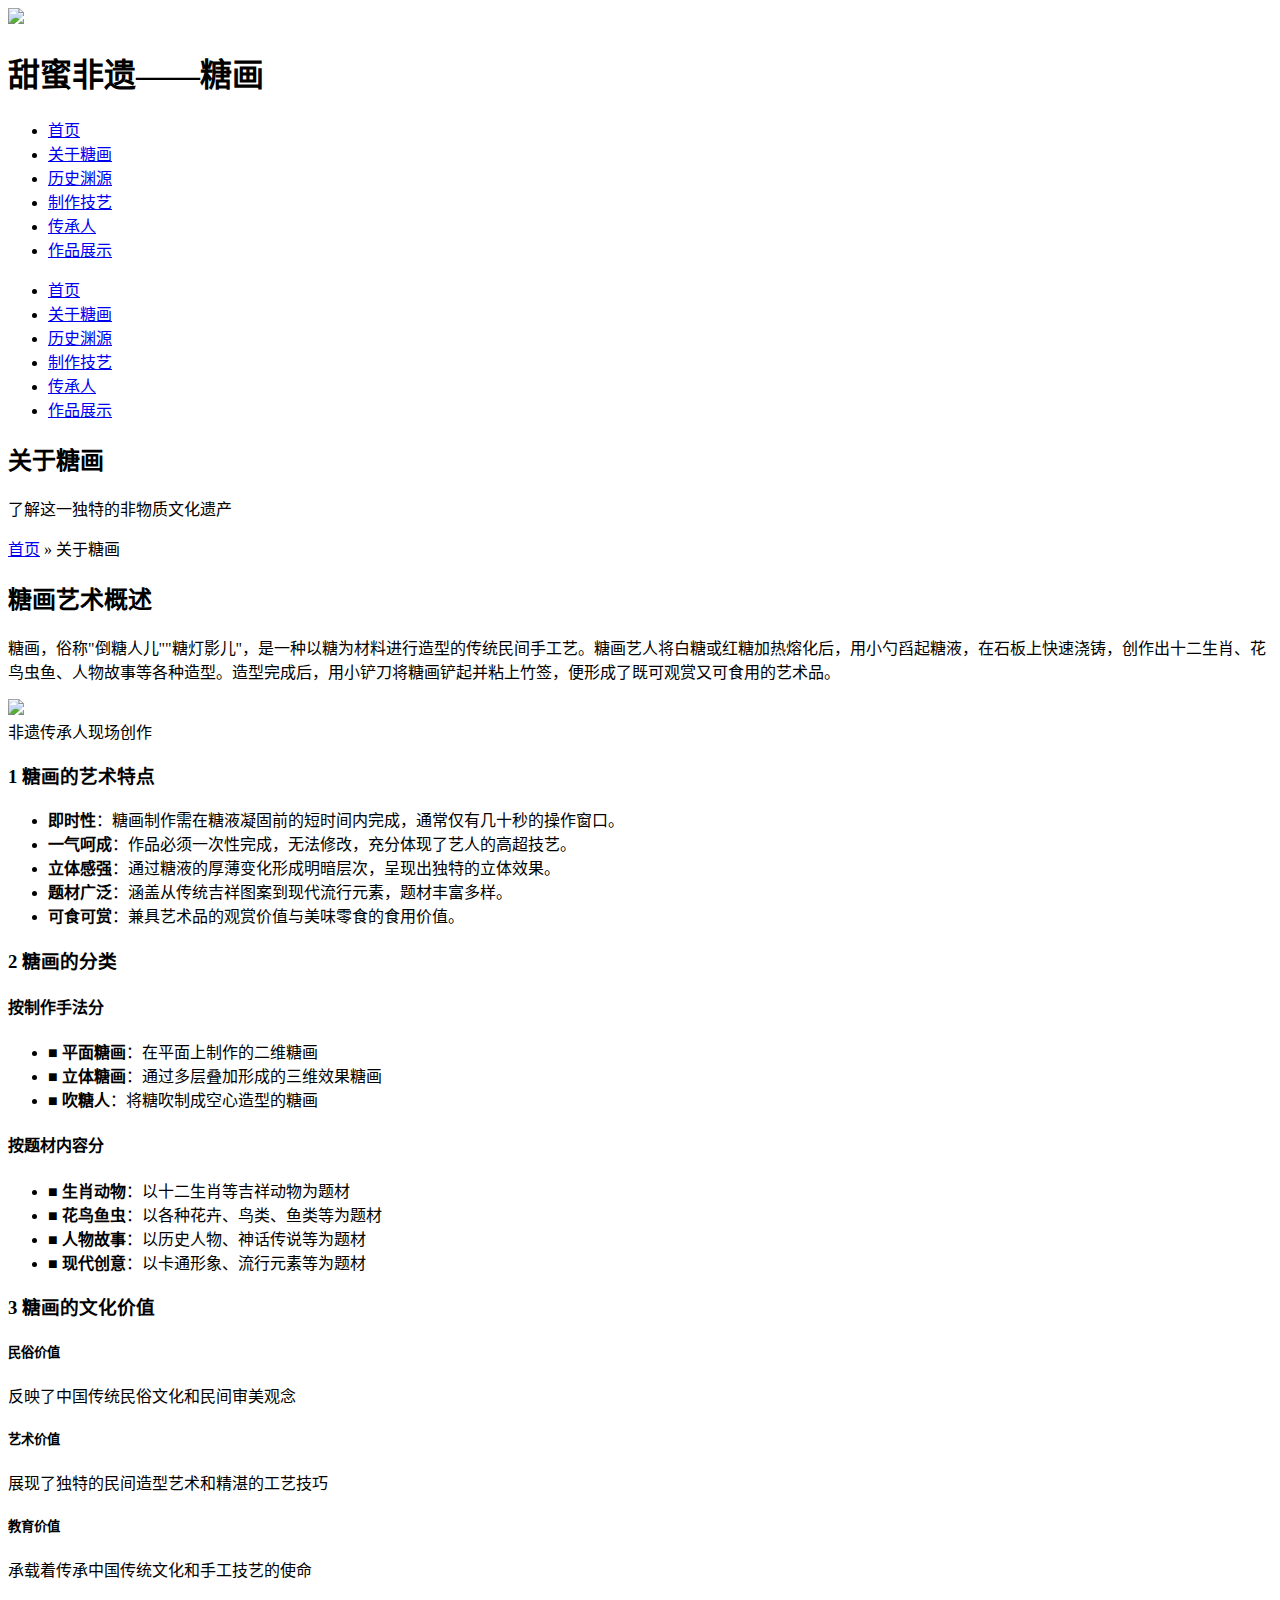
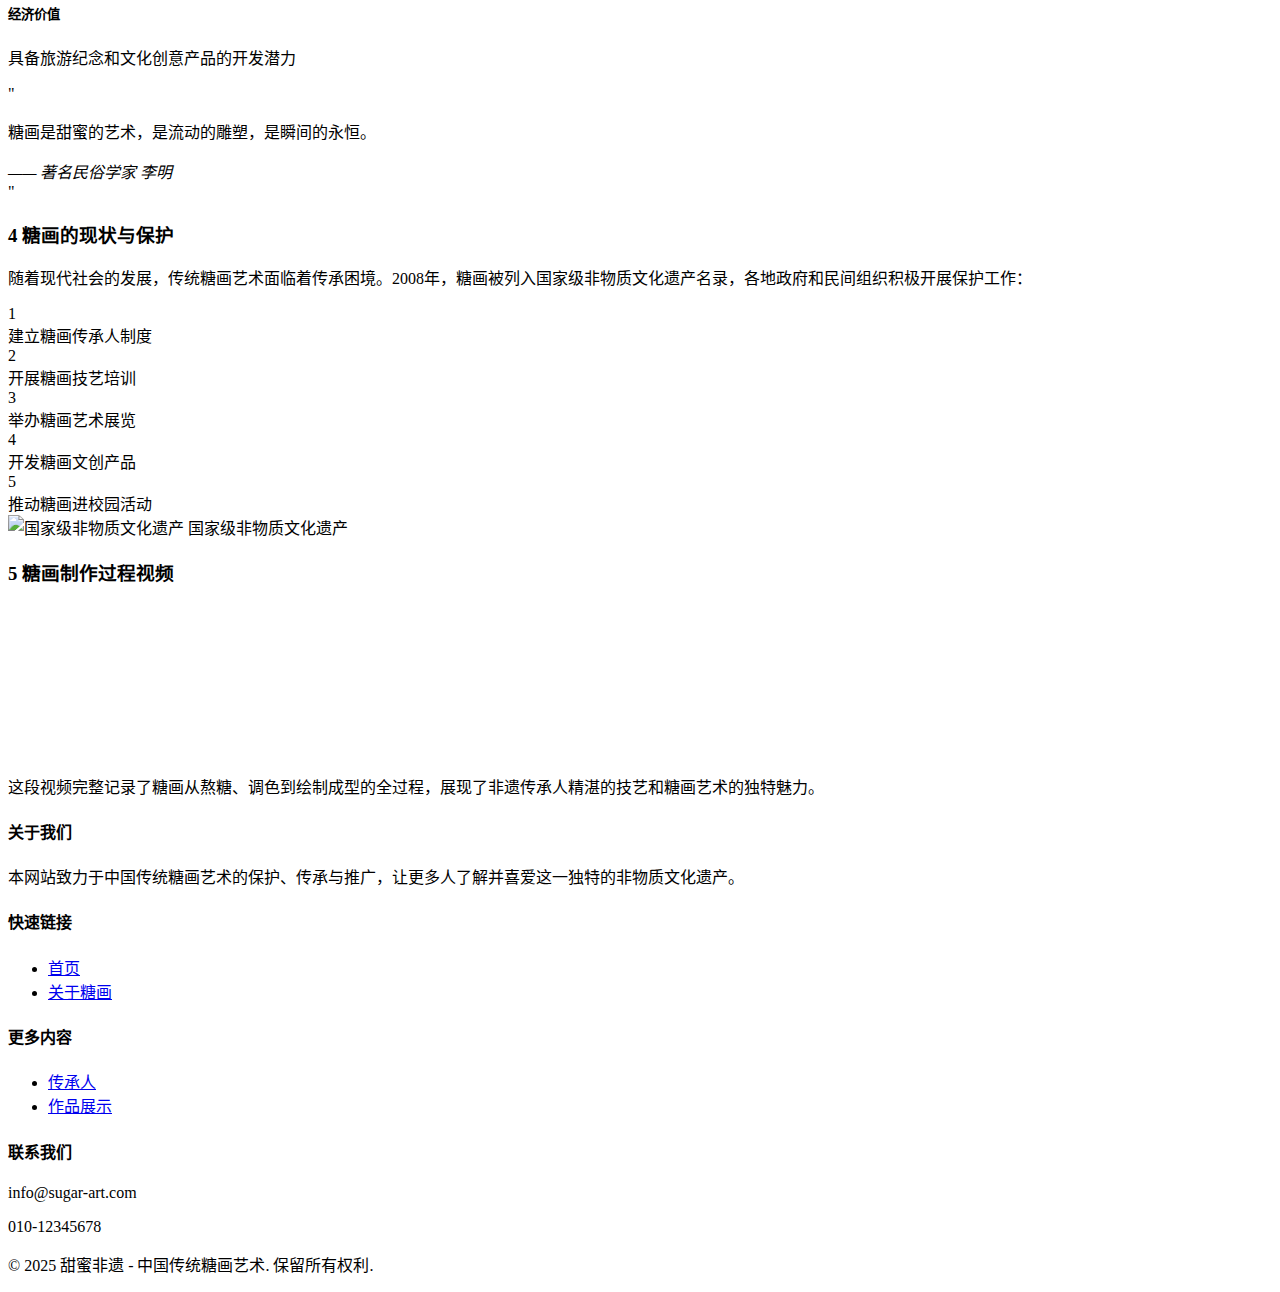
==== about.html @ 28de1452 "Add files via upload" ====
<!DOCTYPE html>
<html lang="zh-CN">
<head>
    <meta charset="UTF-8">
    <meta name="viewport" content="width=device-width, initial-scale=1.0">
    <title>关于糖画 - 甜蜜非遗——糖画</title>
    <link rel="stylesheet" href="styles main.css">
    <link rel="stylesheet" href="styles responsive.css">
</head>

<body>
    <header>
        <div class="container">
            <div class="logo">
                <img src="images/logo.jpg">
                <h1>甜蜜非遗——糖画</h1>
            </div>
            <nav>
                <ul>
                    <li><a href="index.html">首页</a></li>
                    <li class="active"><a href="about.html">关于糖画</a></li>
                    <li><a href="history.html">历史渊源</a></li>
                    <li><a href="techniques.html">制作技艺</a></li>
                    <li><a href="artists.html">传承人</a></li>
                    <li><a href="gallery.html">作品展示</a></li>
                </ul>
            </nav>
            <div class="mobile-menu-btn">
                <i class="fas fa-bars"></i>
            </div>
        </div>
    </header>

    <div class="mobile-menu">
        <ul>
            <li><a href="index.html">首页</a></li>
            <li class="active"><a href="about.html">关于糖画</a></li>
            <li><a href="history.html">历史渊源</a></li>
            <li><a href="techniques.html">制作技艺</a></li>
            <li><a href="artists.html">传承人</a></li>
            <li><a href="gallery.html">作品展示</a></li>
        </ul>
    </div>

    <section class="page-header about-header">
        <div class="container">
            <h2>关于糖画</h2>
            <p>了解这一独特的非物质文化遗产</p>
        </div>
    </section>

    <section class="breadcrumb">
        <div class="container">
            <a href="index.html">首页</a> &raquo; <span>关于糖画</span>
        </div>
    </section>

    <section class="main-content">
        <div class="container">
            <div class="content-full">
                <article> 
	<div class="sugar-art-intro">
	    <div class="traditional-header">
	        <h2 class="chinese-title">
	            <span class="title-icon"><i class="fas fa-brush"></i></span>
	            糖画艺术概述
	            <span class="title-decoration"></span>
	        </h2>
	        <div class="header-pattern"></div>
	    </div>
	    
	    <div class="art-content">
	        <div class="content-with-image">
	            <div class="text-content">
	                <p class="opening-paragraph">
	                    <span class="drop-cap">糖</span>画，俗称"倒糖人儿""糖灯影儿"，是一种以糖为材料进行造型的传统民间手工艺。糖画艺人将白糖或红糖加热熔化后，用小勺舀起糖液，在石板上快速浇铸，创作出十二生肖、花鸟虫鱼、人物故事等各种造型。造型完成后，用小铲刀将糖画铲起并粘上竹签，便形成了既可观赏又可食用的艺术品。
	                </p>
	            </div>
	            <div class="image-content">
	                <img src="images/sugar-artist.jpg" width=300px class="floating-image">
	                <div class="image-caption">非遗传承人现场创作</div>
	            </div>
	        </div>
	        
	        <div class="feature-section">
	            <div class="section-header">
	                <h3 class="section-title">
	                    <span class="number-circle">1</span>
	                    糖画的艺术特点
	                </h3>
	                <div class="section-divider"></div>
	            </div>
	            
	            <ul class="art-features">
	                <li class="feature-item">
	                    <div class="feature-icon"><i class="fas fa-hourglass-half"></i></div>
	                    <div class="feature-text">
	                        <strong>即时性</strong>：糖画制作需在糖液凝固前的短时间内完成，通常仅有几十秒的操作窗口。
	                    </div>
	                </li>
	                <li class="feature-item">
	                    <div class="feature-icon"><i class="fas fa-paint-brush"></i></div>
	                    <div class="feature-text">
	                        <strong>一气呵成</strong>：作品必须一次性完成，无法修改，充分体现了艺人的高超技艺。
	                    </div>
	                </li>
	                <li class="feature-item">
	                    <div class="feature-icon"><i class="fas fa-cube"></i></div>
	                    <div class="feature-text">
	                        <strong>立体感强</strong>：通过糖液的厚薄变化形成明暗层次，呈现出独特的立体效果。
	                    </div>
	                </li>
	                <li class="feature-item">
	                    <div class="feature-icon"><i class="fas fa-palette"></i></div>
	                    <div class="feature-text">
	                        <strong>题材广泛</strong>：涵盖从传统吉祥图案到现代流行元素，题材丰富多样。
	                    </div>
	                </li>
	                <li class="feature-item">
	                    <div class="feature-icon"><i class="fas fa-eye"></i><i class="fas fa-utensils"></i></div>
	                    <div class="feature-text">
	                        <strong>可食可赏</strong>：兼具艺术品的观赏价值与美味零食的食用价值。
	                    </div>
	                </li>
	            </ul>
	        </div>
	        
	        <div class="classification-section">
	            <div class="section-header">
	                <h3 class="section-title">
	                    <span class="number-circle">2</span>
	                    糖画的分类
	                </h3>
	                <div class="section-divider"></div>
	            </div>
	            
	            <div class="two-columns traditional-columns">
	                <div class="column with-border">
	                    <div class="column-header">
	                        <h4><i class="fas fa-hand-paper"></i> 按制作手法分</h4>
	                    </div>
	                    <ul class="styled-list">
	                        <li><span class="list-marker">■</span> <strong>平面糖画</strong>：在平面上制作的二维糖画</li>
	                        <li><span class="list-marker">■</span> <strong>立体糖画</strong>：通过多层叠加形成的三维效果糖画</li>
	                        <li><span class="list-marker">■</span> <strong>吹糖人</strong>：将糖吹制成空心造型的糖画</li>
	                    </ul>
	                </div>
	                <div class="column with-border">
	                    <div class="column-header">
	                        <h4><i class="fas fa-image"></i> 按题材内容分</h4>
	                    </div>
	                    <ul class="styled-list">
	                        <li><span class="list-marker">■</span> <strong>生肖动物</strong>：以十二生肖等吉祥动物为题材</li>
	                        <li><span class="list-marker">■</span> <strong>花鸟鱼虫</strong>：以各种花卉、鸟类、鱼类等为题材</li>
	                        <li><span class="list-marker">■</span> <strong>人物故事</strong>：以历史人物、神话传说等为题材</li>
	                        <li><span class="list-marker">■</span> <strong>现代创意</strong>：以卡通形象、流行元素等为题材</li>
	                    </ul>
	                </div>
	            </div>
	        </div>
	        
	        <div class="value-section">
	            <div class="section-header">
	                <h3 class="section-title">
	                    <span class="number-circle">3</span>
	                    糖画的文化价值
	                </h3>
	                <div class="section-divider"></div>
	            </div>
	            
	            <div class="value-cards">
	                <div class="value-card">
	                    <div class="card-header">
	                        <i class="fas fa-folkdance"></i>
	                        <h5>民俗价值</h5>
	                    </div>
	                    <p>反映了中国传统民俗文化和民间审美观念</p>
	                </div>
	                <div class="value-card">
	                    <div class="card-header">
	                        <i class="fas fa-award"></i>
	                        <h5>艺术价值</h5>
	                    </div>
	                    <p>展现了独特的民间造型艺术和精湛的工艺技巧</p>
	                </div>
	                <div class="value-card">
	                    <div class="card-header">
	                        <i class="fas fa-graduation-cap"></i>
	                        <h5>教育价值</h5>
	                    </div>
	                    <p>承载着传承中国传统文化和手工技艺的使命</p>
	                </div>
	                <div class="value-card">
	                    <div class="card-header">
	                        <i class="fas fa-coins"></i>
	                        <h5>经济价值</h5>
	                    </div>
	                    <p>具备旅游纪念和文化创意产品的开发潜力</p>
	                </div>
	            </div>
	        </div>
	        
	        <div class="traditional-quote">
	            <div class="quote-mark left">"</div>
	            <div class="quote-content">
	                <p>糖画是甜蜜的艺术，是流动的雕塑，是瞬间的永恒。</p>
	                <div class="quote-author">
	                    <cite>—— 著名民俗学家 李明</cite>
	                </div>
	            </div>
	            <div class="quote-mark right">"</div>
	        </div>
	        
	        <div class="protection-section">
	            <div class="section-header">
	                <h3 class="section-title">
	                    <span class="number-circle">4</span>
	                    糖画的现状与保护
	                </h3>
	                <div class="section-divider"></div>
	            </div>
	            
	            <div class="protection-content">
	                <p>随着现代社会的发展，传统糖画艺术面临着传承困境。2008年，糖画被列入国家级非物质文化遗产名录，各地政府和民间组织积极开展保护工作：</p>
	                
	                <div class="protection-steps">
	                    <div class="step">
	                        <div class="step-number">1</div>
	                        <div class="step-content">建立糖画传承人制度</div>
	                    </div>
	                    <div class="step">
	                        <div class="step-number">2</div>
	                        <div class="step-content">开展糖画技艺培训</div>
	                    </div>
	                    <div class="step">
	                        <div class="step-number">3</div>
	                        <div class="step-content">举办糖画艺术展览</div>
	                    </div>
	                    <div class="step">
	                        <div class="step-number">4</div>
	                        <div class="step-content">开发糖画文创产品</div>
	                    </div>
	                    <div class="step">
	                        <div class="step-number">5</div>
	                        <div class="step-content">推动糖画进校园活动</div>
	                    </div>
	                </div>
	                
	                <div class="heritage-badge">
	                    <img src="images/non-heritage-badge.JPG" alt="国家级非物质文化遗产" width="200px">
	                    <span>国家级非物质文化遗产</span>
	                </div>
	            </div>
	        </div>
			     
                            <div class="section-header">
                                <h3 class="section-title">
                               <span class="number-circle">5</span>
                                    糖画制作过程视频
                                </h3>
                                <div class="section-divider"></div>
                            </div>
                            
                              <div class="video-container">
                              <iframe src="https://www.bilibili.com/video/BV1k54y1L7o4?t=15.3" frameborder="0" allowfullscreen></iframe>
                              <p>这段视频完整记录了糖画从熬糖、调色到绘制成型的全过程，展现了非遗传承人精湛的技艺和糖画艺术的独特魅力。</p>
                             </div>       
               
 </article>
            </div>
        </div>
    </section>		
			
   <footer>
       <div class="container">
           <div class="footer-column">
               <h4>关于我们</h4>
               <p>本网站致力于中国传统糖画艺术的保护、传承与推广，让更多人了解并喜爱这一独特的非物质文化遗产。</p>
           </div>
           <div class="footer-column">
               <h4>快速链接</h4>
               <ul>
                   <li><a href="index.html">首页</a></li>
                   <li><a href="about.html">关于糖画</a></li>
               </ul>
           </div>
           <div class="footer-column">
               <h4>更多内容</h4>
               <ul>
                   <li><a href="artists.html">传承人</a></li>
                   <li><a href="gallery.html">作品展示</a></li>
               </ul>
           </div>
           <div class="footer-column">
               <h4>联系我们</h4>
               <p><i class="fas fa-envelope"></i> info@sugar-art.com</p>
               <p><i class="fas fa-phone"></i> 010-12345678</p>
           </div>
       </div>
       <div class="copyright">
           <p>&copy; 2025 甜蜜非遗 - 中国传统糖画艺术. 保留所有权利.</p>
       </div>
   </footer>
   
    <script src="js main.js"></script>
</body>
</html>
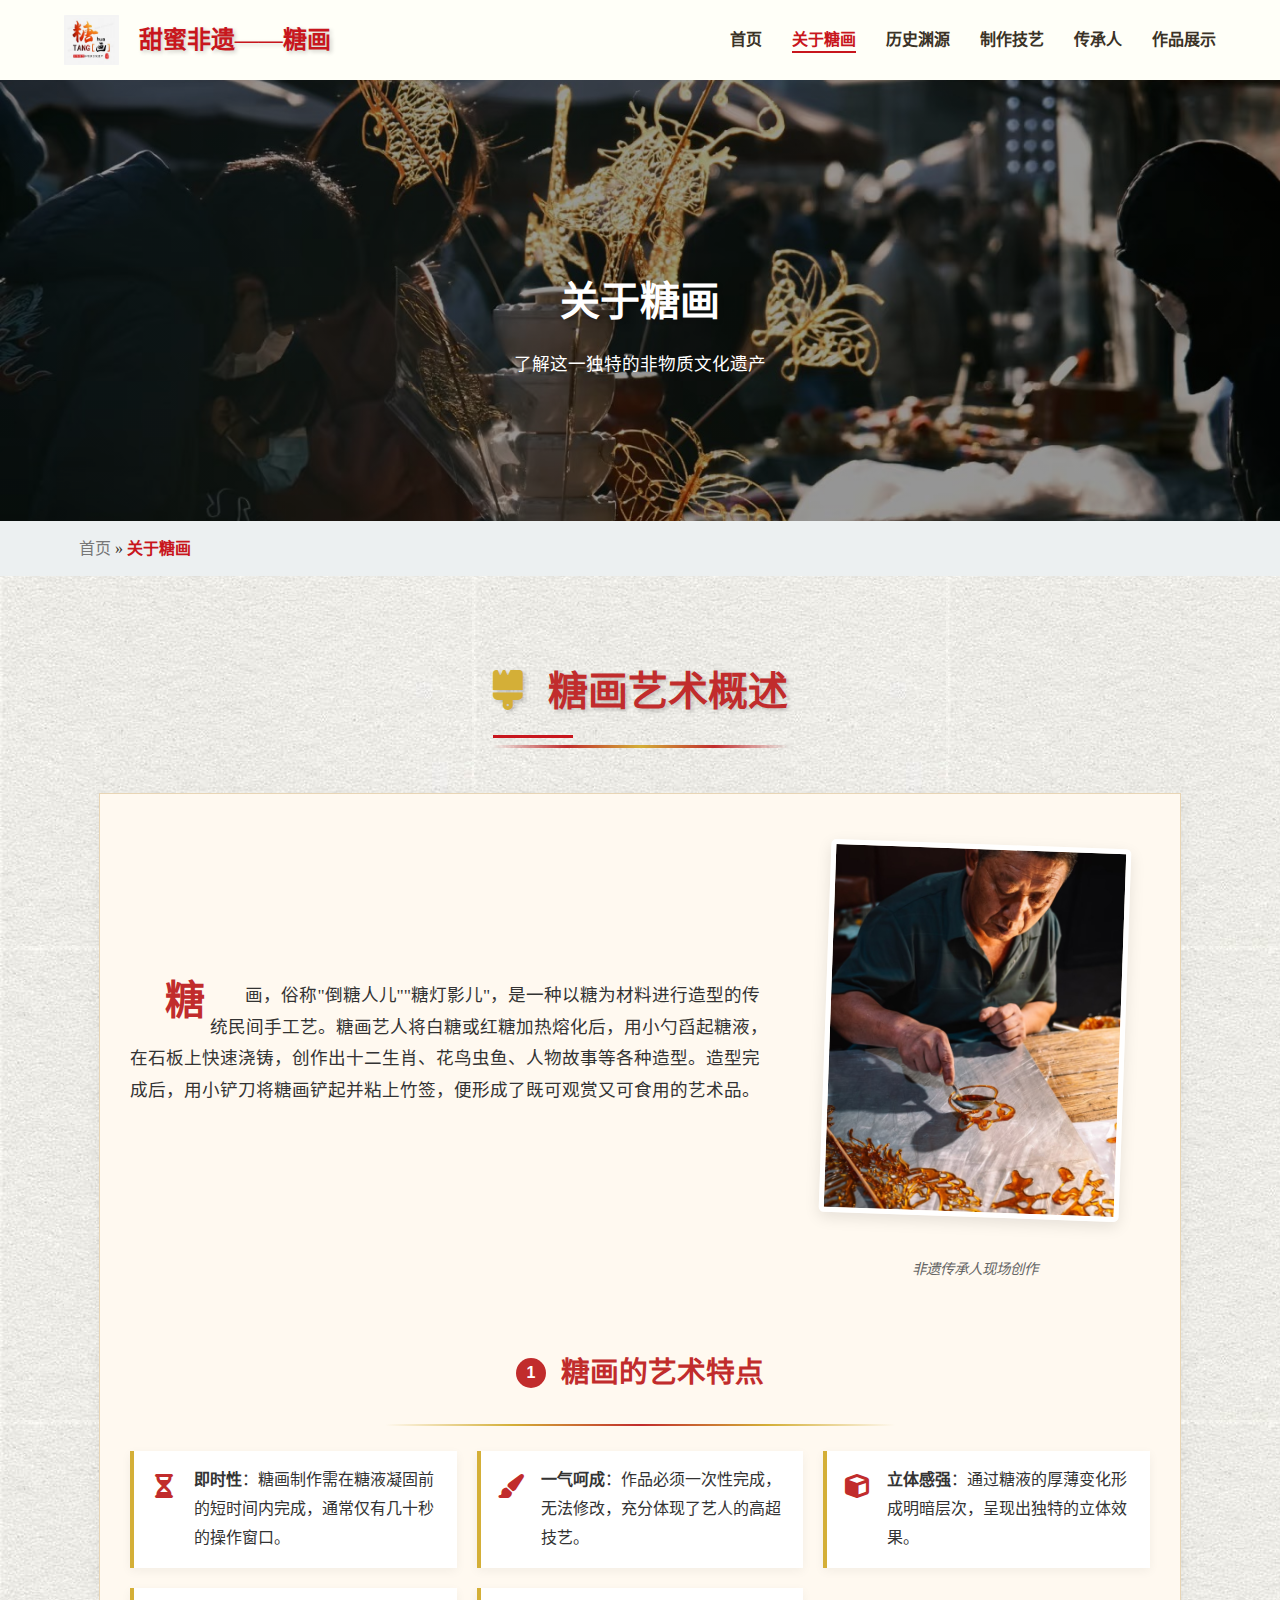
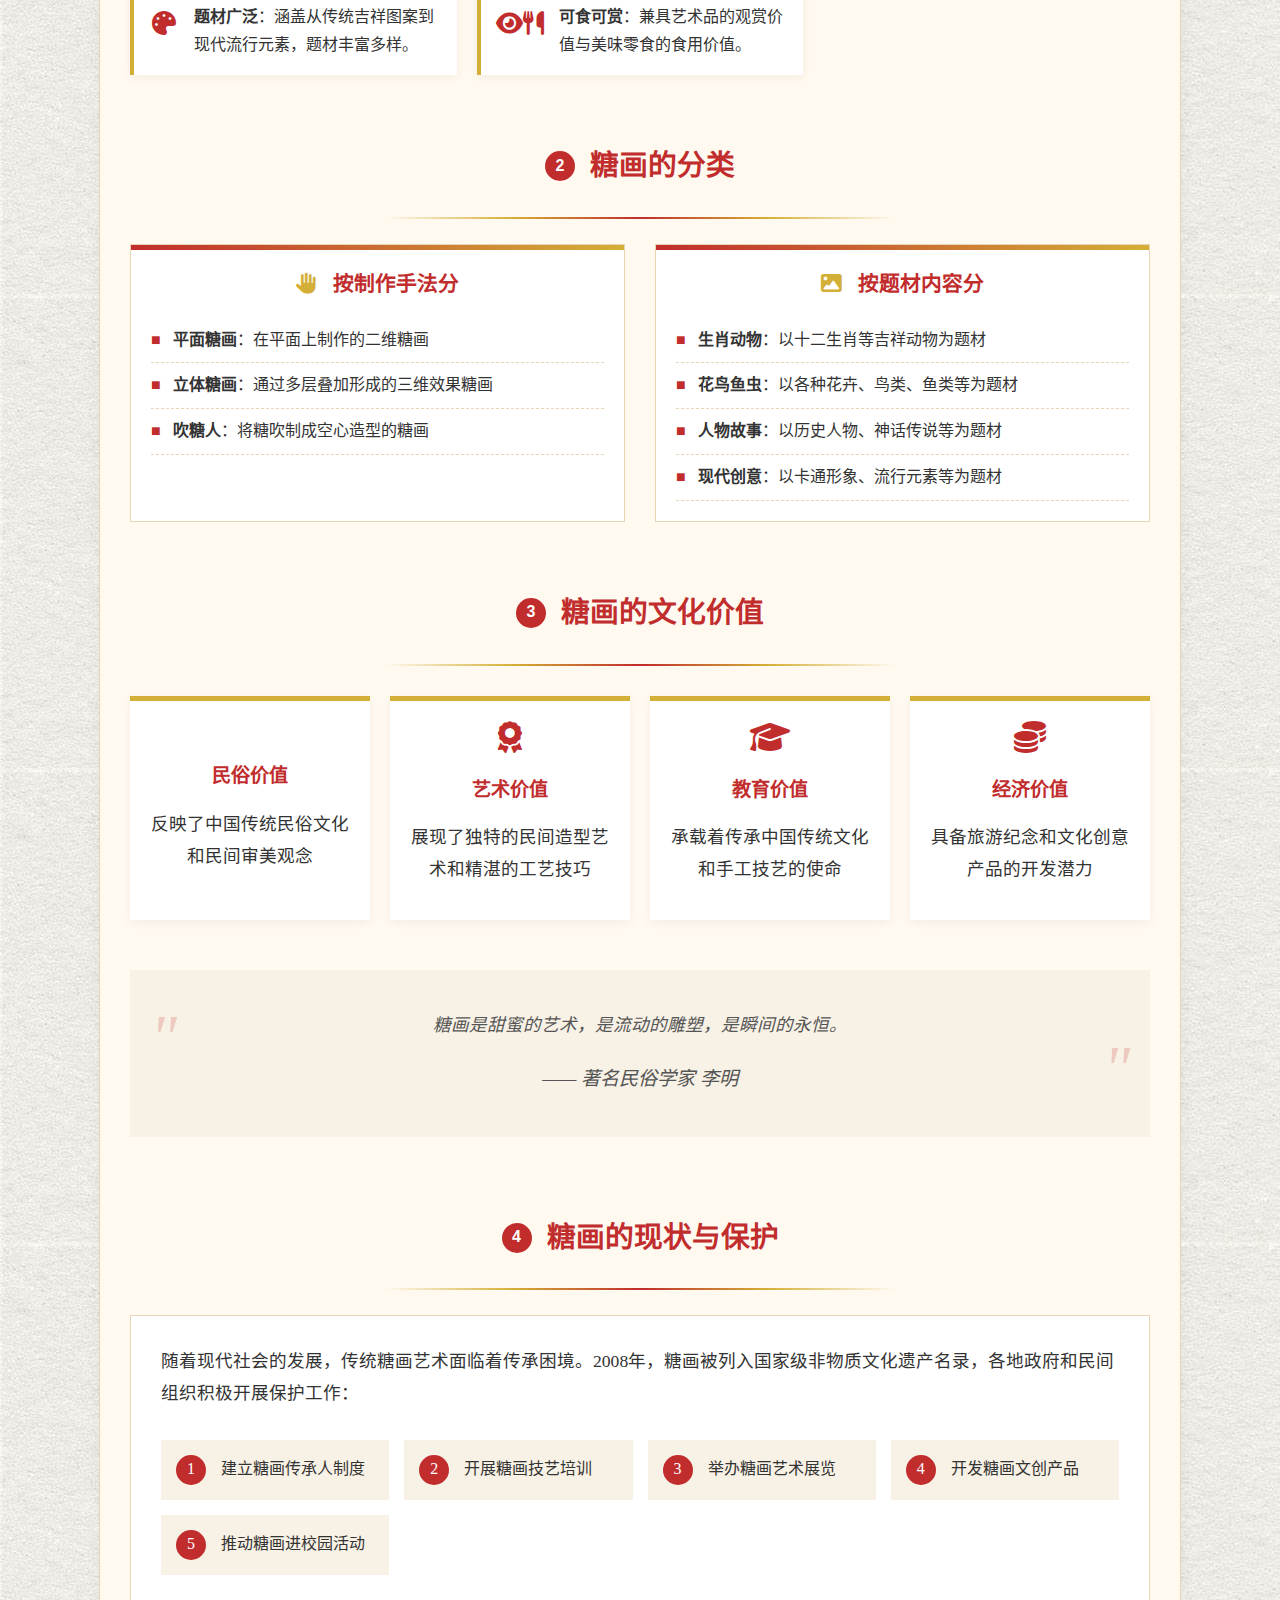
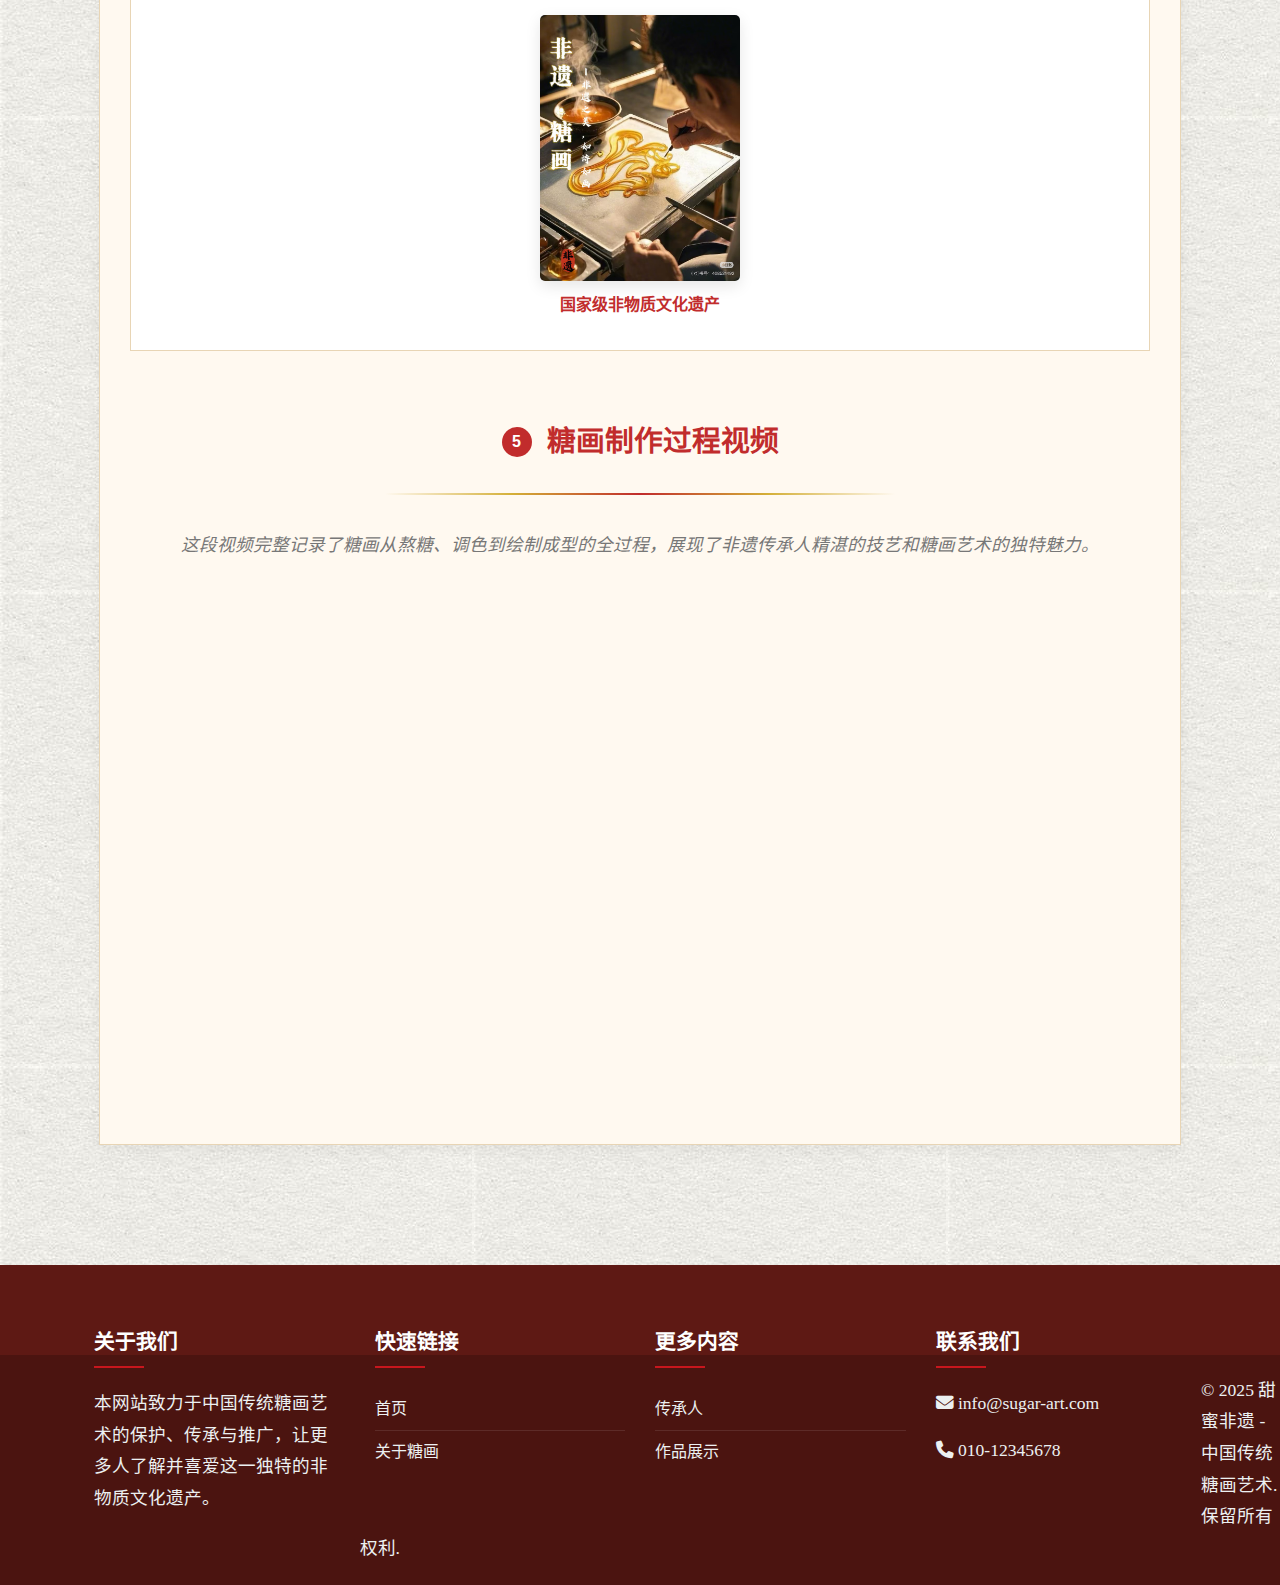
==== commit 64ac4e85: "Update about.html" ====
--- a/about.html
+++ b/about.html
@@ -1,63 +1,64 @@
-<!DOCTYPE html>
-<html lang="zh-CN">
-<head>
-    <meta charset="UTF-8">
-    <meta name="viewport" content="width=device-width, initial-scale=1.0">
-    <title>关于糖画 - 甜蜜非遗——糖画</title>
-    <link rel="stylesheet" href="styles main.css">
-    <link rel="stylesheet" href="styles responsive.css">
+<!DOCTYPE html>
+<html lang="zh-CN">
+<head>
+    <meta charset="UTF-8">
+    <meta name="viewport" content="width=device-width, initial-scale=1.0">
+    <title>关于糖画 - 甜蜜非遗——糖画</title>
+    <link rel="stylesheet" href="styles main.css">
+    <link rel="stylesheet" href="styles responsive.css">
+<link rel="stylesheet" href="https://cdnjs.cloudflare.com/ajax/libs/font-awesome/6.4.2/css/all.min.css">
 </head>
-
-<body>
-    <header>
-        <div class="container">
-            <div class="logo">
-                <img src="images/logo.jpg">
-                <h1>甜蜜非遗——糖画</h1>
-            </div>
-            <nav>
-                <ul>
-                    <li><a href="index.html">首页</a></li>
-                    <li class="active"><a href="about.html">关于糖画</a></li>
-                    <li><a href="history.html">历史渊源</a></li>
-                    <li><a href="techniques.html">制作技艺</a></li>
-                    <li><a href="artists.html">传承人</a></li>
-                    <li><a href="gallery.html">作品展示</a></li>
-                </ul>
-            </nav>
-            <div class="mobile-menu-btn">
-                <i class="fas fa-bars"></i>
-            </div>
-        </div>
-    </header>
-
-    <div class="mobile-menu">
-        <ul>
-            <li><a href="index.html">首页</a></li>
-            <li class="active"><a href="about.html">关于糖画</a></li>
-            <li><a href="history.html">历史渊源</a></li>
-            <li><a href="techniques.html">制作技艺</a></li>
-            <li><a href="artists.html">传承人</a></li>
-            <li><a href="gallery.html">作品展示</a></li>
-        </ul>
-    </div>
-
-    <section class="page-header about-header">
-        <div class="container">
-            <h2>关于糖画</h2>
-            <p>了解这一独特的非物质文化遗产</p>
-        </div>
-    </section>
-
-    <section class="breadcrumb">
-        <div class="container">
-            <a href="index.html">首页</a> &raquo; <span>关于糖画</span>
-        </div>
-    </section>
-
-    <section class="main-content">
-        <div class="container">
-            <div class="content-full">
+
+<body>
+    <header>
+        <div class="container">
+            <div class="logo">
+                <img src="images/logo.jpg">
+                <h1>甜蜜非遗——糖画</h1>
+            </div>
+            <nav>
+                <ul>
+                    <li><a href="index.html">首页</a></li>
+                    <li class="active"><a href="about.html">关于糖画</a></li>
+                    <li><a href="history.html">历史渊源</a></li>
+                    <li><a href="techniques.html">制作技艺</a></li>
+                    <li><a href="artists.html">传承人</a></li>
+                    <li><a href="gallery.html">作品展示</a></li>
+                </ul>
+            </nav>
+            <div class="mobile-menu-btn">
+                <i class="fas fa-bars"></i>
+            </div>
+        </div>
+    </header>
+
+    <div class="mobile-menu">
+        <ul>
+            <li><a href="index.html">首页</a></li>
+            <li class="active"><a href="about.html">关于糖画</a></li>
+            <li><a href="history.html">历史渊源</a></li>
+            <li><a href="techniques.html">制作技艺</a></li>
+            <li><a href="artists.html">传承人</a></li>
+            <li><a href="gallery.html">作品展示</a></li>
+        </ul>
+    </div>
+
+    <section class="page-header about-header">
+        <div class="container">
+            <h2>关于糖画</h2>
+            <p>了解这一独特的非物质文化遗产</p>
+        </div>
+    </section>
+
+    <section class="breadcrumb">
+        <div class="container">
+            <a href="index.html">首页</a> &raquo; <span>关于糖画</span>
+        </div>
+    </section>
+
+    <section class="main-content">
+        <div class="container">
+            <div class="content-full">
                 <article> 
 	<div class="sugar-art-intro">
 	    <div class="traditional-header">
@@ -264,13 +265,13 @@
                               <div class="video-container">
                               <iframe src="https://www.bilibili.com/video/BV1k54y1L7o4?t=15.3" frameborder="0" allowfullscreen></iframe>
                               <p>这段视频完整记录了糖画从熬糖、调色到绘制成型的全过程，展现了非遗传承人精湛的技艺和糖画艺术的独特魅力。</p>
-                             </div>       
-               
- </article>
-            </div>
-        </div>
+                             </div>       
+               
+ </article>
+            </div>
+        </div>
     </section>		
-			
+			
    <footer>
        <div class="container">
            <div class="footer-column">
@@ -301,7 +302,7 @@
            <p>&copy; 2025 甜蜜非遗 - 中国传统糖画艺术. 保留所有权利.</p>
        </div>
    </footer>
-   
-    <script src="js main.js"></script>
-</body>
-</html>+   
+    <script src="js main.js"></script>
+</body>
+</html>
--- a/styles main.css
+++ b/styles main.css
@@ -0,0 +1,2221 @@
+/* 全局样式 */
+:root {
+	--bg-color:#fffff8;
+    --primary-color: #c8161d;
+    --secondary-color: #f39c12;
+    --dark-color: #5e1914;
+    --light-color: #ecf0f1;
+    --text-color: #3a3226;
+    --text-light: #777;
+    --white: #fff;
+    --black: #000;
+    --shadow: 0 5px 15px rgba(0, 0, 0, 0.1);
+    --transition: all 0.3s ease;
+}
+
+	.slider {
+	            position: relative;
+	            width: 100%;
+	            height: 80vh;
+	            overflow: hidden;
+	        }
+	
+	.slider-container {
+	            display: flex;
+	            width: 100%; 
+	            height: 100%;
+	            transition: transform 1s ease;
+	        }
+	
+	.slider-item {
+			   flex:0 0 100%;
+	            height: 100%;
+	            background-size: cover;
+	            background-position: center;
+	        }
+	
+	.slider-nav {
+	            position: absolute;
+	            bottom: 20px;
+	            left: 50%;
+	            transform: translateX(-50%);
+	            display: flex;
+	        }
+	
+	.slider-nav button {
+	            width: 10px;
+	            height: 10px;
+	            border: none;
+	            border-radius: 50%;
+	            background-color: rgba(255, 255, 255, 0.5);
+	            margin: 0 5px;
+	            cursor: pointer;
+	        }
+	
+	.slider-nav button.active {
+	            background-color: #fff;
+	        }
+	
+	.hero-content {
+	            position: absolute;
+	            top: 50%;
+	            left: 50%;
+	            transform: translate(-50%, -50%);
+	            text-align: center;
+	            color: white;
+	            z-index: 1; /* 确保文字在图片之上 */
+	        }
+
+
+* {
+    margin: 0;
+    padding: 0;
+    box-sizing: border-box;
+}
+
+body {
+	background-color: var(--bg-color);
+	background-image: url('images/texture.jpg');
+    font-family: 'SimSun', serif; /* 使用宋体 */
+    line-height: 1.6;
+    color: var(--text-color);
+}
+h1, h2 {
+    font-family: 'ZCOOL KuaiLe', cursive; /* 书法字体 */
+    text-shadow: 2px 2px 4px rgba(0,0,0,0.2);
+}
+
+h3, h4 {
+    font-family: 'KaiTi', serif; /* 使用楷体 */
+}
+
+p {
+    line-height: 1.8;
+    text-justify: inter-character;
+    font-size: 1.1rem;
+}
+
+a {
+    text-decoration: none;
+    color: var(--text-color);
+    transition: var(--transition);
+}
+
+a:hover {
+    color: var(--primary-color);
+}
+
+img {
+    max-width: 100%;
+    height: auto;
+}
+
+ul {
+    list-style: none;
+}
+
+.container {
+    width: 90%;
+    max-width: 1200px;
+    margin: 0 auto;
+    padding: 0 15px;
+}
+
+
+
+.btn {
+	display: inline-block;
+    background: var(--primary-color);
+    color: white;
+    padding: 12px 24px;
+	margin-top: 10px;
+    border: 2px solid var(--dark-color);
+    border-radius: 0;
+    font-family: 'Ma Shan Zheng', cursive;
+    position: relative;
+    transform: rotate(-1deg);
+    box-shadow: 5px 5px 0 var(--dark-color);
+    transition: all 0.3s;
+}
+
+.btn:hover {
+	background-color: #c0392b;
+    color: var(--white);
+    transform: rotate(1deg) translateY(-3px);
+    box-shadow: 8px 8px 0 var(--dark-color);
+}
+
+.btn-small {
+    padding: 8px 15px;
+    font-size: 0.9rem;
+}
+
+.btn.outline {
+    background-color: transparent;
+    border: 2px solid var(--primary-color);
+    color: var(--primary-color);
+}
+
+.btn.outline:hover {
+    background-color: var(--primary-color);
+    color: var(--white);
+}
+
+/* 头部样式 */
+header {
+    background-color: var(--bg-color);
+    box-shadow: var(--primary-color);
+    position: fixed;
+    width: 100%;
+    top: 0;
+    z-index: 1000;
+}
+
+header .container {
+    display: flex;
+    justify-content: space-between;
+    align-items: center;
+    padding: 15px 0;
+}
+
+.logo {
+    display: flex;
+    align-items: center;
+}
+
+.logo img {
+    height: 50px;
+    margin-right: 20px;
+}
+
+.logo h1 {
+    font-size: 1.5rem;
+    color: var(--primary-color);
+}
+
+nav {
+    position: relative;
+}
+
+nav ul {
+    display: flex;
+}
+
+nav ul li {
+    margin-left: 30px;
+}
+nav ul li a {
+    font-weight: bold;
+    position: relative;
+}
+
+nav ul li a::after {
+    content: '';
+    position: absolute;
+    bottom: -5px;
+    left: 0;
+    width: 0;
+    height: 2px;
+    background-color: var(--primary-color);
+    transition: var(--transition);
+}
+
+nav ul li a:hover::after {
+    width: 100%;
+}
+
+nav ul li.active a {
+    color: var(--primary-color);
+}
+
+nav ul li.active a::after {
+    width: 100%;
+}
+
+.mobile-menu-btn {
+    display: none;
+    font-size: 1.5rem;
+    cursor: pointer;
+}
+
+.mobile-menu {
+    position: fixed;
+    top: 70px;
+    left: 0;
+    width: 100%;
+    background-color: var(--white);
+    box-shadow: var(--shadow);
+    padding: 20px;
+    transform: translateY(-150%);
+    transition: var(--transition);
+    z-index: 999;
+}
+
+.mobile-menu.active {
+    transform: translateY(0);
+}
+
+.mobile-menu ul li {
+    margin-bottom: 15px;
+}
+
+.mobile-menu ul li a {
+    font-weight: bold;
+    display: block;
+    padding: 10px;
+}
+
+.mobile-menu ul li.active a {
+    color: var(--primary-color);
+}
+
+/* 英雄区域 */
+.hero {
+    background: linear-gradient(rgba(0, 0, 0, 0.4), rgba(0, 0, 0, 0.4)), url('images/hero-bg.JPG') no-repeat center center/cover;
+    height: 80vh;
+    display: flex;
+    align-items: center;
+    text-align: center;
+    color: var(--white);
+    margin-top: 70px;
+}
+
+.hero-content {
+    width: 100%;
+    padding: 0 20px;
+}
+
+.hero h2 {
+    font-size: 3rem;
+    margin-bottom: 20px;
+    text-shadow: 2px 2px 5px rgba(0, 0, 0, 0.5);
+}
+
+.hero p {
+    font-size: 1.2rem;
+    margin-bottom: 30px;
+    max-width: 700px;
+    margin-left: auto;
+    margin-right: auto;
+}
+/* 特色区域 */
+.features {
+    padding: 60px 0;
+
+}
+
+.features .container {
+    display: flex;
+    justify-content: space-between;
+    flex-wrap: wrap;
+}
+
+.feature-box {
+    flex: 1;
+    min-width: 300px;
+    text-align: center;
+    padding: 30px 20px;
+    margin: 15px;
+    background-color: var(--white);
+    border-radius: 10px;
+    box-shadow: var(--shadow);
+    transition: var(--transition);
+}
+
+.feature-box:hover {
+    transform: translateY(-10px);
+}
+
+.feature-box i {
+    font-size: 3rem;
+    color: var(--primary-color);
+    margin-bottom: 20px;
+}
+
+.feature-box h3 {
+    font-size: 1.5rem;
+    margin-bottom: 15px;
+}
+
+/* 主要内容区域 */
+.main-content {
+    padding: 60px 0;
+}
+
+.content-left {
+    float: left;
+    width: 70%;
+    padding-right: 30px;
+}
+
+.sidebar {
+    float: right;
+    width: 30%;
+	margin-top: 70px;
+}
+
+.content-full {
+    width: 100%;
+}
+
+article {
+    margin-bottom: 40px;
+}
+
+article h2 {
+    font-size: 2rem;
+    margin-bottom: 20px;
+    color: var(--dark-color);
+    position: relative;
+    padding-bottom: 10px;
+}
+
+article h2::after {
+    content: '';
+    position: absolute;
+    bottom: 0;
+    left: 0;
+    width: 80px;
+    height: 3px;
+    background-color: var(--primary-color);
+}
+
+article h3 {
+    font-size: 1.5rem;
+    margin: 25px 0 15px;
+    color: var(--dark-color);
+}
+
+article p {
+    margin-bottom: 15px;
+}
+
+article img {
+    margin: 20px 0;
+    border-radius: 5px;
+    box-shadow: var(--shadow);
+}
+
+  .sugar-art-intro {
+        color: #333;
+        line-height: 1.8;
+        max-width: 1200px;
+        margin: 0 auto;
+        padding: 20px;
+    }
+    
+    /* 标题样式 */
+    .traditional-header {
+        text-align: center;
+        margin-bottom: 40px;
+        position: relative;
+    }
+    
+    .chinese-title {
+        color: #c12c2c;
+        font-size: 2.5rem;
+        margin-bottom: 15px;
+        display: inline-block;
+        position: relative;
+    }
+    
+    .title-icon {
+        color: #d4af37;
+        margin-right: 15px;
+    }
+    
+    .title-decoration {
+        position: absolute;
+        bottom: -10px;
+        left: 0;
+        width: 100%;
+        height: 3px;
+        background: linear-gradient(90deg, transparent, #c12c2c, #d4af37, #c12c2c, transparent);
+    }
+
+    
+    /* 内容样式 */
+    .art-content {
+        background-color: #fff9f0;
+        padding: 30px;
+        border: 1px solid #e8d5b5;
+        box-shadow: 0 5px 15px rgba(0,0,0,0.05);
+    }
+    
+    .content-with-image {
+        display: flex;
+        flex-wrap: wrap;
+        align-items: center;
+        margin-bottom: 40px;
+    }
+    
+    .text-content {
+        flex: 1;
+        min-width: 300px;
+        padding-right: 30px;
+    }
+    
+    .image-content {
+        flex: 0 0 350px;
+        text-align: center;
+    }
+    
+    .floating-image {
+        max-width: 100%;
+        border: 5px solid white;
+        box-shadow: 0 5px 15px rgba(0,0,0,0.1);
+        transform: rotate(2deg);
+        transition: transform 0.3s;
+    }
+    
+    .floating-image:hover {
+        transform: rotate(0) scale(1.02);
+    }
+    
+    .image-caption {
+        font-style: italic;
+        color: #666;
+        margin-top: 10px;
+        font-size: 0.9rem;
+    }
+    
+    .opening-paragraph {
+        font-size: 1.1rem;
+        text-indent: 2em;
+        margin-bottom: 20px;
+    }
+    
+    .drop-cap {
+        font-size: 2.5rem;
+        font-weight: bold;
+        color: #c12c2c;
+        float: left;
+        line-height: 0.8;
+        margin-right: 5px;
+        margin-top: 5px;
+    }
+    
+    /* 特色部分样式 */
+    .section-header {
+        margin: 40px 0 25px;
+        text-align: center;
+    }
+    
+    .section-title {
+        color: #c12c2c;
+        font-size: 1.8rem;
+        display: inline-flex;
+        align-items: center;
+    }
+    
+    .number-circle {
+        display: inline-flex;
+        align-items: center;
+        justify-content: center;
+        width: 30px;
+        height: 30px;
+        background-color: #c12c2c;
+        color: white;
+        border-radius: 50%;
+        margin-right: 15px;
+        font-size: 1rem;
+        font-family: Arial, sans-serif;
+    }
+    
+    .section-divider {
+        height: 2px;
+        background: linear-gradient(90deg, transparent, #d4af37, #c12c2c, #d4af37, transparent);
+        width: 50%;
+        margin: 10px auto;
+    }
+ 	
+    /* 艺术特点列表 */
+    .art-features {
+        list-style: none;
+        padding: 0;
+        display: grid;
+        grid-template-columns: repeat(auto-fit, minmax(300px, 1fr));
+        gap: 20px;
+    }
+    
+    .feature-item {
+        display: flex;
+        background-color: white;
+        padding: 15px;
+        border-left: 4px solid #d4af37;
+        box-shadow: 0 3px 10px rgba(0,0,0,0.05);
+    }
+    
+    .feature-icon {
+        color: #c12c2c;
+        font-size: 1.5rem;
+        margin-right: 15px;
+        min-width: 30px;
+        text-align: center;
+    }
+    
+    .feature-text {
+        flex: 1;
+    }
+    
+    /* 双栏分类 */
+    .traditional-columns {
+        display: flex;
+        flex-wrap: wrap;
+        gap: 30px;
+        margin: 30px 0;
+    }
+    
+    .column {
+        flex: 1;
+        min-width: 300px;
+    }
+    
+    .with-border {
+        border: 1px solid #e8d5b5;
+        padding: 20px;
+        background-color: white;
+        position: relative;
+    }
+    
+    .with-border:before {
+        content: "";
+        position: absolute;
+        top: 0;
+        left: 0;
+        right: 0;
+        height: 5px;
+        background: linear-gradient(90deg, #c12c2c, #d4af37);
+    }
+    
+    .column-header {
+        margin-bottom: 15px;
+        text-align: center;
+    }
+    
+    .column-header h4 {
+        font-size: 1.3rem;
+        color: #c12c2c;
+        margin: 0;
+    }
+    
+    .column-header i {
+        margin-right: 10px;
+        color: #d4af37;
+    }
+    
+    .styled-list {
+        list-style: none;
+        padding: 0;
+    }
+    
+    .styled-list li {
+        padding: 8px 0;
+        border-bottom: 1px dashed #e8d5b5;
+    }
+    
+    .list-marker {
+        color: #c12c2c;
+        margin-right: 8px;
+    }
+    
+    /* 文化价值卡片 */
+    .value-cards {
+        display: grid;
+        grid-template-columns: repeat(auto-fit, minmax(200px, 1fr));
+        gap: 20px;
+        margin: 30px 0;
+    }
+    
+    .value-card {
+        background-color: white;
+        padding: 20px;
+        text-align: center;
+        border-top: 5px solid #d4af37;
+        box-shadow: 0 3px 10px rgba(0,0,0,0.05);
+        transition: transform 0.3s;
+    }
+    
+    .value-card:hover {
+        transform: translateY(-5px);
+    }
+    
+    .card-header {
+        margin-bottom: 15px;
+    }
+    
+    .card-header i {
+        font-size: 2rem;
+        color: #c12c2c;
+        margin-bottom: 10px;
+    }
+    
+    .card-header h5 {
+        font-size: 1.2rem;
+        color: #c12c2c;
+        margin: 10px 0 0;
+    }
+    
+    /* 传统引用 */
+    .traditional-quote {
+        background-color: #f8f1e5;
+        padding: 40px;
+        margin: 50px 0;
+        position: relative;
+        text-align: center;
+        font-style: italic;
+        font-size: 1.2rem;
+        color: #555;
+    }
+    
+    .quote-mark {
+        position: absolute;
+        font-size: 4rem;
+        color: rgba(193, 44, 44, 0.2);
+        font-family: serif;
+    }
+    
+    .quote-mark.left {
+        top: 10px;
+        left: 20px;
+    }
+    
+    .quote-mark.right {
+        bottom: 10px;
+        right: 20px;
+    }
+    
+    .quote-content {
+        position: relative;
+        z-index: 1;
+        max-width: 800px;
+        margin: 0 auto;
+    }
+    
+    .quote-author {
+        margin-top: 20px;
+        font-style: normal;
+        display: flex;
+        align-items: center;
+        justify-content: center;
+    }
+    
+    .seal {
+        width: 30px;
+        height: 30px;
+        background-color: #c12c2c;
+        color: white;
+        border-radius: 50%;
+        display: inline-flex;
+        align-items: center;
+        justify-content: center;
+        margin-right: 10px;
+        font-size: 0.8rem;
+        font-family: "STXingkai", cursive;
+    }
+    
+    /* 保护措施部分 */
+    .protection-content {
+        background-color: white;
+        padding: 30px;
+        border: 1px solid #e8d5b5;
+    }
+    
+    .protection-steps {
+        display: grid;
+        grid-template-columns: repeat(auto-fit, minmax(180px, 1fr));
+        gap: 15px;
+        margin: 30px 0;
+    }
+    
+    .step {
+        display: flex;
+        align-items: center;
+        background-color: #f8f1e5;
+        padding: 15px;
+    }
+    
+    .step-number {
+        background-color: #c12c2c;
+        color: white;
+        width: 30px;
+        height: 30px;
+        border-radius: 50%;
+        display: flex;
+        align-items: center;
+        justify-content: center;
+        margin-right: 15px;
+        flex-shrink: 0;
+    }
+    
+    .step-content {
+        flex: 1;
+    }
+    
+    .heritage-badge {
+        text-align: center;
+        margin-top: 40px;
+    }
+    
+    .heritage-badge img {
+        display: block;
+        margin: 0 auto 10px;
+    }
+    
+    .heritage-badge span {
+        display: block;
+        color: #c12c2c;
+        font-weight: bold;
+    }
+
+.float-left {
+    float: left;
+    margin-right: 20px;
+    margin-bottom: 20px;
+}
+
+.float-right {
+    float: right;
+    margin-left: 20px;
+    margin-bottom: 20px;
+}
+
+.read-more {
+    display: inline-block;
+    color: var(--primary-color);
+    font-weight: bold;
+    margin-top: 10px;
+}
+/* 侧边栏 */
+.sidebar-widget {
+	width: 400px;
+    background-color: #fff;
+    padding: 20px;
+    border-radius: 5px;
+    margin-bottom: 20px;
+    box-shadow: var(--shadow);
+	margin-left: 90px;
+}
+
+.sidebar-widget h3 {
+    font-size: 1.3rem;
+    margin-bottom: 15px;
+    color: var(--dark-color);
+    border-bottom: 2px solid var(--primary-color);
+    padding-bottom: 10px;
+}
+
+.sidebar-widget ul li {
+    padding: 10px 0;
+    border-bottom: 1px solid #ddd;
+}
+
+.sidebar-widget ul li:last-child {
+    border-bottom: none;
+}
+
+.sidebar-widget img {
+    margin-bottom: 15px;
+    border-radius: 5px;
+}
+
+/* 画廊预览 */
+
+.gallery-item .frame {
+    border: 5px solid var(--secondary-color);
+    padding: 10px;
+    background-color: var(--white);
+    box-shadow: 0 0 10px rgba(0, 0, 0, 0.3);
+}
+
+.gallery-preview {
+    padding: 60px 0;
+    background-color: #fff9f0;
+    text-align: center;
+}
+
+.gallery-preview h2 {
+    font-size: 2rem;
+    margin-bottom: 30px;
+    color: var(--dark-color);
+	text-align: left;
+	display: 1px; 
+	padding-bottom: 8px;
+	border-bottom: 3px solid var(--primary-color);
+}
+
+.gallery-grid {
+    display: grid;
+    grid-template-columns: repeat(auto-fit, minmax(250px, 1fr));
+    gap: 20px;
+    margin-bottom: 30px;
+}
+
+.gallery-item {
+    position: relative;
+    overflow: hidden;
+    border-radius: 5px;
+    box-shadow: var(--shadow);
+    transition: var(--transition);
+}
+
+.gallery-item:hover {
+    transform: translateY(-5px);
+    box-shadow: 0 10px 20px rgba(0, 0, 0, 0.2);
+}
+
+.gallery-item img {
+    width: 100%;
+    height: 200px;
+    object-fit: cover;
+    transition: var(--transition);
+}
+
+.gallery-item:hover img {
+    transform: scale(1.1);
+}
+
+.gallery-item p {
+    position: absolute;
+    bottom: 0;
+    left: 0;
+    width: 100%;
+    background-color: rgba(0, 0, 0, 0.7);
+    color: var(--white);
+    padding: 10px;
+    margin: 0;
+    transform: translateY(100%);
+    transition: var(--transition);
+}
+
+.gallery-item:hover p {
+    transform: translateY(0);
+}
+
+/* 页脚 */
+footer {
+    background-color: var(--dark-color);
+    color: var(--light-color);
+    padding: 60px 0 0;
+}
+
+.footer-column {
+    float: left;
+    width: 25%;
+    padding: 0 15px;
+    margin-bottom: 30px;
+}
+
+.footer-column h4 {
+    font-size: 1.3rem;
+    margin-bottom: 20px;
+    color: var(--white);
+    position: relative;
+    padding-bottom: 10px;
+}
+
+.footer-column h4::after {
+    content: '';
+    position: absolute;
+    bottom: 0;
+    left: 0;
+    width: 50px;
+    height: 2px;
+    background-color: var(--primary-color);
+}
+
+.footer-column p {
+    margin-bottom: 15px;
+}
+.footer-column ul li {
+    padding: 8px 0;
+    border-bottom: 1px solid rgba(255, 255, 255, 0.1);
+}
+
+.footer-column ul li:last-child {
+    border-bottom: none;
+}
+
+.footer-column ul li a {
+    color: var(--light-color);
+    transition: var(--transition);
+}
+
+.footer-column ul li a:hover {
+    color: var(--primary-color);
+    padding-left: 5px;
+}
+
+
+.copyright {
+    text-align: left;
+    padding: 20px 0;
+    background-color: rgba(0, 0, 0, 0.2);
+    margin-top: 30px;
+}
+
+/* 页面标题 */
+.page-header {
+    padding: 200px 0 140px;
+    text-align: center;
+    color: var(--white);
+    margin-top: 70px;
+}
+
+.page-header-all {
+ background: linear-gradient(rgba(0, 0, 0, 0.4), rgba(0, 0, 0, 0.4)), url('images/page-header-bg.JPG') no-repeat center center/cover;
+ }
+ 
+.about-header {
+    background: linear-gradient(rgba(0, 0, 0, 0.4), rgba(0, 0, 0, 0.4)), url('images/about-header.JPG') no-repeat center center/cover;
+}
+
+.history-header {
+    background: linear-gradient(rgba(0, 0, 0, 0.4), rgba(0, 0, 0, 0.4)), url('images/history-header.JPG') no-repeat center center/cover;
+}
+
+.technique-header {
+    background: linear-gradient(rgba(0, 0, 0, 0.4), rgba(0, 0, 0, 0.4)), url('images/technique-header.JPG') no-repeat center center/cover;
+}
+
+.artists-header {
+    background: linear-gradient(rgba(0, 0, 0, 0.4), rgba(0, 0, 0, 0.4)), url('images/artists-header.JPG') no-repeat center center/cover;
+}
+
+.gallery-header {
+    background: linear-gradient(rgba(0, 0, 0, 0.4), rgba(0, 0, 0, 0.4)), url('images/gallery-header.JPG') no-repeat center center/cover;
+}
+
+.page-header h2 {
+    font-size: 2.5rem;
+    margin-bottom: 15px;
+}
+
+/* 面包屑导航 */
+.breadcrumb {
+    padding: 15px 0;
+    background-color: var(--light-color);
+}
+
+.breadcrumb a {
+    color: var(--text-light);
+}
+
+.breadcrumb span {
+    color: var(--primary-color);
+    font-weight: bold;
+}
+
+/* 两列布局 */
+.two-columns {
+    display: flex;
+    justify-content: space-between;
+    margin: 20px 0;
+}
+
+.column {
+    width: 48%;
+}
+
+/* 引用样式 */
+.quote {
+    background-color:#fff;
+    padding: 20px;
+    border-left: 5px solid var(--primary-color);
+    margin: 20px 0;
+    font-style: italic;
+}
+
+.quote cite {
+    display: block;
+    margin-top: 10px;
+    font-weight: bold;
+    font-style: normal;
+    text-align: right;
+}
+
+/* 视频容器 */
+.video-container {
+    position: relative;
+    padding-bottom: 56.25%; /* 16:9 */
+    height: 0;
+    overflow: hidden;
+    margin: 20px 0;
+}
+
+.video-container iframe {
+    position: absolute;
+    margin-top: 10px;
+    left: 0;
+    width: 100%;
+    height: 100%;
+    border: none;
+}
+
+.video-container p {
+    text-align: center;
+    margin-top:10px;
+	font-style: italic;
+	color: var(--text-light);
+}
+/* 时间线 */
+.timeline {
+    position: relative;
+    max-width: 800px;
+    margin: 30px auto;
+    padding-left: 50px;
+}
+
+.timeline::before {
+    content: '';
+    position: absolute;
+    top: 0;
+    left: 20px;
+    height: 100%;
+    width: 2px;
+    background-color: var(--primary-color);
+}
+
+.timeline-item {
+    position: relative;
+    margin-bottom: 30px;
+}
+
+.timeline-year {
+    position: absolute;
+    left: -55px;
+    top: -4px;
+    width: 55px;
+    height: 55px;
+    background-color: var(--primary-color);
+    color: var(--white);
+    border-radius: 50%;
+    display: flex;
+    align-items: center;
+    justify-content: center;
+	text-align: center;
+    font-weight: bold;
+    box-shadow: var(--shadow);
+}
+
+.timeline-content {
+    background-color:#fff;
+    padding: 20px;
+    border-radius: 5px;
+    box-shadow: var(--shadow);
+}
+
+.timeline-content h4 {
+    margin-bottom: 10px;
+    color: var(--dark-color);
+}
+
+/* 表格样式 */
+table {
+    width: 100%;
+    border-collapse: collapse;
+    margin: 20px 0;
+}
+
+th, td {
+    padding: 12px 15px;
+    text-align: left;
+    border-bottom: 1px solid #ddd;
+}
+
+th {
+    background-color: var(--primary-color);
+    color: var(--white);
+}
+
+tr:nth-child(even) {
+    background-color: #f2f2f2;
+}
+
+tr:hover {
+    background-color: #f5f5f5;
+}
+
+/* 画廊筛选 */
+.gallery-filter {
+    margin: 20px 0;
+    text-align: center;
+}
+
+.filter-btn {
+    background-color: transparent;
+    border: 2px solid var(--primary-color);
+    color: var(--primary-color);
+    padding: 8px 15px;
+    margin: 0 5px;
+    border-radius: 5px;
+    cursor: pointer;
+    transition: var(--transition);
+    font-weight: bold;
+}
+
+.filter-btn.active, .filter-btn:hover {
+    background-color: var(--primary-color);
+    color: var(--white);
+}
+
+/* 画廊容器 */
+.gallery-container {
+    display: grid;
+    grid-template-columns: repeat(auto-fill, minmax(250px, 1fr));
+    gap: 20px;
+    margin: 30px 0;
+}
+
+.gallery-item {
+    position: relative;
+    overflow: hidden;
+    border-radius: 5px;
+    box-shadow: var(--shadow);
+    transition: var(--transition);
+    cursor: pointer;
+}
+
+.gallery-item img {
+    width: 100%;
+    height: 200px;
+    object-fit: cover;
+    transition: var(--transition);
+}
+
+.gallery-overlay {
+    position: absolute;
+    bottom: 0;
+    left: 0;
+    width: 100%;
+    padding: 15px;
+    background-color: rgba(0, 0, 0, 0.7);
+    color: var(--white);
+    transform: translateY(100%);
+    transition: var(--transition);
+}
+
+.gallery-item:hover .gallery-overlay {
+    transform: translateY(0);
+}
+
+.gallery-overlay h3 {
+    margin-bottom: 5px;
+}
+/* 艺术家资料 */
+.artist-profile {
+    display: flex;
+    margin: 30px 0;
+    align-items: center;
+    background-color: #fff;
+    padding: 20px;
+    border-radius: 5px;
+    box-shadow: var(--shadow);
+}
+
+.artist-profile img {
+    width: 150px;
+    height: 150px;
+    object-fit: cover;
+    border-radius: 50%;
+    margin-right: 30px;
+    border: 5px solid var(--white);
+    box-shadow: var(--shadow);
+}
+
+.artist-info h4 {
+    font-size: 1.5rem;
+    margin-bottom: 10px;
+    color: var(--dark-color);
+}
+
+.artist-info .title {
+    font-weight: bold;
+    color: var(--primary-color);
+    margin-bottom: 15px;
+}
+
+.artist-info p {
+    margin-bottom: 10px;
+}
+
+.artist-info p strong {
+    color: var(--dark-color);
+}
+
+/* 艺术家网格 */
+.artist-grid {
+    display: grid;
+    grid-template-columns: repeat(auto-fill, minmax(200px, 1fr));
+    gap: 35px;
+    margin: 30px 0;
+}
+
+.artist-card {
+    background-color: #fff;
+    padding: 20px;
+    border-radius: 5px;
+    text-align: center;
+    box-shadow: var(--shadow);
+    transition: var(--transition);
+}
+
+.artist-card:hover {
+    transform: translateY(-5px);
+    box-shadow: 0 10px 20px rgba(0, 0, 0, 0.2);
+}
+
+.artist-card img {
+    width: 100%;
+    height: 150px;
+    object-fit: cover;
+    border-radius: 50%;
+    margin-bottom: 15px;
+    border: 5px solid var(--white);
+}
+
+/* 访谈样式 */
+.interview {
+    margin: 30px 0;
+}
+
+.interview-question {
+    background-color: #fff;
+    padding: 20px;
+    margin-bottom: 15px;
+    border-radius: 5px;
+    box-shadow: var(--shadow);
+}
+
+.interview-question h4 {
+    color: var(--dark-color);
+    margin-bottom: 10px;
+}
+
+/* 工作坊类型 */
+.workshop-types {
+    margin: 30px 0;
+}
+
+.type-grid {
+    display: grid;
+    grid-template-columns: repeat(auto-fill, minmax(300px, 1fr));
+    gap: 20px;
+    margin: 20px 0;
+}
+
+.type-card {
+    background-color:#fff;
+    padding: 25px;
+    border-radius: 5px;
+    box-shadow: var(--shadow);
+    text-align: center;
+    transition: var(--transition);
+}
+
+.type-card:hover {
+    transform: translateY(-5px);
+    box-shadow: 0 10px 20px rgba(0, 0, 0, 0.2);
+}
+
+.type-card i {
+    font-size: 2.5rem;
+    color: var(--primary-color);
+    margin-bottom: 15px;
+}
+
+.type-card h4 {
+    font-size: 1.3rem;
+    margin-bottom: 15px;
+    color: var(--dark-color);
+}
+
+.type-card ul {
+    text-align: left;
+    margin-top: 15px;
+}
+
+.type-card ul li {
+    padding: 8px 0;
+    border-bottom: 1px solid rgba(0, 0, 0, 0.1);
+}
+
+.type-card ul li:last-child {
+    border-bottom: none;
+}
+/* 标签页 */
+.content-tabs {
+    display: flex;
+    border-bottom: 2px solid var(--light-color);
+    margin-bottom: 20px;
+}
+
+.tab-btn {
+    background-color: transparent;
+    border: none;
+    padding: 10px 20px;
+    cursor: pointer;
+    font-weight: bold;
+    color: var(--text-light);
+    position: relative;
+    transition: var(--transition);
+}
+
+.tab-btn.active {
+    color: var(--primary-color);
+}
+
+.tab-btn::after {
+    content: '';
+    position: absolute;
+    bottom: -2px;
+    left: 0;
+    width: 0;
+    height: 2px;
+    background-color: var(--primary-color);
+    transition: var(--transition);
+}
+
+.tab-btn.active::after {
+    width: 100%;
+}
+
+.tab-content {
+    display: none;
+}
+
+.tab-content.active {
+    display: block;
+}
+
+/* 时间表表格 */
+.schedule-table {
+    overflow-x: auto;
+    margin: 30px 0;
+}
+
+.schedule-table table {
+    min-width: 800px;
+}
+
+.schedule-table th {
+    white-space: nowrap;
+}
+
+/* 学员评价 */
+.testimonial-grid {
+    display: grid;
+    grid-template-columns: repeat(auto-fill, minmax(300px, 1fr));
+    gap: 20px;
+    margin: 30px 0;
+}
+
+.testimonial-card {
+    background-color:#fff;
+    padding: 20px;
+    border-radius: 5px;
+    box-shadow: var(--shadow);
+}
+
+.testimonial-text {
+    font-style: italic;
+    margin-bottom: 15px;
+    position: relative;
+    padding-left: 20px;
+}
+
+.testimonial-text::before {
+    content: '"';
+    position: absolute;
+    left: 0;
+    top: 0;
+    font-size: 2rem;
+    color: var(--primary-color);
+    line-height: 1;
+}
+
+.testimonial-author {
+    display: flex;
+    align-items: center;
+}
+
+.testimonial-author img {
+    width: 50px;
+    height: 50px;
+    border-radius: 50%;
+    margin-right: 15px;
+    object-fit: cover;
+}
+
+/* 活动卡片 */
+.event-list {
+    margin: 30px 0;
+}
+
+.event-card {
+    display: flex;
+    background-color:#fff;
+    margin-bottom: 20px;
+    border-radius: 5px;
+    overflow: hidden;
+    box-shadow: var(--shadow);
+    transition: var(--transition);
+}
+
+.event-card:hover {
+    transform: translateY(-5px);
+    box-shadow: 0 10px 20px rgba(0, 0, 0, 0.2);
+}
+
+.event-image {
+    position: relative;
+    width: 250px;
+    flex-shrink: 0;
+}
+
+.event-image img {
+    width: 100%;
+    height: 100%;
+    object-fit: cover;
+}
+.event-date {
+    position: absolute;
+    top: 20px;
+    left: 20px;
+    background-color: var(--primary-color);
+    color: var(--white);
+    padding: 10px;
+    text-align: center;
+    border-radius: 5px;
+}
+
+.event-date .day {
+    font-size: 1.5rem;
+    font-weight: bold;
+    display: block;
+    line-height: 1;
+}
+
+.event-date .month {
+    font-size: 0.9rem;
+    display: block;
+}
+
+.event-details {
+    padding: 20px;
+    flex-grow: 1;
+}
+
+.event-details h3 {
+    font-size: 1.3rem;
+    margin-bottom: 10px;
+    color: var(--dark-color);
+}
+
+.event-meta {
+    display: flex;
+    margin-bottom: 15px;
+    color: var(--text-light);
+}
+
+.event-meta span {
+    margin-right: 20px;
+}
+
+.event-meta i {
+    margin-right: 5px;
+    color: var(--primary-color);
+}
+
+/* 视频网格 */
+.video-grid {
+    display: grid;
+    grid-template-columns: repeat(auto-fill, minmax(250px, 1fr));
+    gap: 20px;
+    margin: 30px 0;
+}
+
+.video-item {
+    background-color: #fff;
+    border-radius: 5px;
+    overflow: hidden;
+    box-shadow: var(--shadow);
+    transition: var(--transition);
+}
+
+.video-item:hover {
+    transform: translateY(-5px);
+    box-shadow: 0 10px 20px rgba(0, 0, 0, 0.2);
+}
+
+.video-thumbnail {
+    position: relative;
+}
+
+.video-thumbnail img {
+    width: 100%;
+    height: 150px;
+    object-fit: cover;
+}
+
+.play-icon {
+    position: absolute;
+    top: 50%;
+    left: 50%;
+    transform: translate(-50%, -50%);
+    width: 50px;
+    height: 50px;
+    background-color: rgba(255, 255, 255, 0.8);
+    border-radius: 50%;
+    display: flex;
+    align-items: center;
+    justify-content: center;
+    color: var(--primary-color);
+    font-size: 1.5rem;
+}
+
+.video-item h4 {
+    padding: 15px;
+    font-size: 1.1rem;
+    color: var(--dark-color);
+}
+
+.video-item p {
+    padding: 0 15px 15px;
+    color: var(--text-light);
+}
+
+.duration {
+    display: block;
+    padding: 0 15px 15px;
+    color: var(--text-light);
+    font-size: 0.9rem;
+}
+
+.duration i {
+    margin-right: 5px;
+    color: var(--primary-color);
+}
+
+/* 书籍网格 */
+.book-grid {
+    display: grid;
+    grid-template-columns: repeat(auto-fill, minmax(200px, 1fr));
+    gap: 20px;
+    margin: 30px 0;
+}
+.book-item {
+    background-color:#fff;
+    padding: 15px;
+    border-radius: 5px;
+    box-shadow: var(--shadow);
+    text-align: center;
+    transition: var(--transition);
+	
+}
+
+.book-item:hover {
+    transform: translateY(-5px);
+    box-shadow: 0 10px 20px rgba(0, 0, 0, 0.2);
+}
+
+.book-item img {
+    width: 100%;
+    height: 200px;
+    object-fit: cover;
+    margin-bottom: 15px;
+    box-shadow: 0 5px 15px rgba(0, 0, 0, 0.1);
+}
+
+.book-item h4 {
+    font-size: 1.1rem;
+    margin-bottom: 10px;
+    color: var(--dark-color);
+}
+
+/* 课程卡片 */
+.course-grid {
+    display: grid;
+    grid-template-columns: repeat(auto-fill, minmax(300px, 1fr));
+    gap: 20px;
+    margin: 30px 0;
+}
+
+.course-card {
+    display: flex;
+    background-color:#fff;
+    border-radius: 5px;
+    overflow: hidden;
+    box-shadow: var(--shadow);
+    transition: var(--transition);
+}
+
+.course-card:hover {
+    transform: translateY(-5px);
+    box-shadow: 0 10px 20px rgba(0, 0, 0, 0.2);
+}
+
+.course-card img {
+    width: 120px;
+    height: 100%;
+    object-fit: cover;
+    flex-shrink: 0;
+}
+
+.course-info {
+    padding: 15px;
+    flex-grow: 1;
+}
+
+.course-info h4 {
+    font-size: 1.2rem;
+    margin-bottom: 10px;
+    color: var(--dark-color);
+}
+
+.instructor {
+    font-size: 0.9rem;
+    color: var(--text-light);
+    margin-bottom: 10px;
+}
+
+.description {
+    font-size: 0.9rem;
+    margin-bottom: 15px;
+}
+
+.course-meta {
+    display: flex;
+    margin-bottom: 15px;
+    font-size: 0.9rem;
+    color: var(--text-light);
+}
+
+.course-meta span {
+    margin-right: 15px;
+}
+
+.course-meta i {
+    margin-right: 5px;
+    color: var(--primary-color);
+}
+
+/* 研究项目 */
+.research-list {
+    margin: 30px 0;
+}
+
+.research-item {
+    background-color:#fff;
+    padding: 20px;
+    margin-bottom: 20px;
+    border-radius: 5px;
+    box-shadow: var(--shadow);
+}
+
+.research-item h4 {
+    font-size: 1.2rem;
+    margin-bottom: 5px;
+    color: var(--dark-color);
+}
+
+.author {
+    font-size: 0.9rem;
+    color: var(--text-light);
+    margin-bottom: 10px;
+}
+
+.abstract {
+    font-size: 0.9rem;
+    margin-bottom: 15px;
+}
+/* 产品网格 */
+.product-grid {
+    display: grid;
+    grid-template-columns: repeat(auto-fill, minmax(250px, 1fr));
+    gap: 20px;
+    margin: 30px 0;
+}
+
+.product-card {
+    background-color: var(--white);
+    border-radius: 5px;
+    overflow: hidden;
+    box-shadow: var(--shadow);
+    transition: var(--transition);
+}
+
+.product-card:hover {
+    transform: translateY(-5px);
+    box-shadow: 0 10px 20px rgba(0, 0, 0, 0.2);
+}
+
+.product-image {
+    position: relative;
+    height: 200px;
+    overflow: hidden;
+}
+
+.product-image img {
+    width: 100%;
+    height: 100%;
+    object-fit: cover;
+    transition: var(--transition);
+}
+
+.product-card:hover .product-image img {
+    transform: scale(1.1);
+}
+
+.product-badge {
+    position: absolute;
+    top: 10px;
+    right: 10px;
+    background-color: var(--primary-color);
+    color: var(--white);
+    padding: 5px 10px;
+    border-radius: 3px;
+    font-size: 0.8rem;
+    font-weight: bold;
+}
+
+.product-info {
+    padding: 15px;
+}
+
+.product-info h3 {
+    font-size: 1.1rem;
+    margin-bottom: 10px;
+    color: var(--dark-color);
+}
+
+.product-desc {
+    font-size: 0.9rem;
+    color: var(--text-light);
+    margin-bottom: 15px;
+}
+
+.product-price {
+    margin-bottom: 15px;
+}
+
+.current-price {
+    font-size: 1.2rem;
+    font-weight: bold;
+    color: var(--primary-color);
+}
+
+.original-price {
+    font-size: 0.9rem;
+    color: var(--text-light);
+    text-decoration: line-through;
+    margin-left: 10px;
+}
+
+.product-actions {
+    display: flex;
+    justify-content: space-between;
+}
+
+.add-to-cart {
+    background-color: var(--primary-color);
+    color: var(--white);
+    border: none;
+    padding: 8px 15px;
+    border-radius: 5px;
+    cursor: pointer;
+    transition: var(--transition);
+    font-weight: bold;
+}
+
+.add-to-cart:hover {
+    background-color: #c0392b;
+}
+/*特色系列 */
+.collection-grid {
+    display: grid;
+    grid-template-columns: repeat(auto-fill, minmax(300px, 1fr));
+    gap: 20px;
+    margin: 30px 0;
+}
+
+.collection-item {
+    position: relative;
+    height: 200px;
+    border-radius: 5px;
+    overflow: hidden;
+}
+
+.collection-item img {
+    width: 100%;
+    height: 100%;
+    object-fit: cover;
+    transition: var(--transition);
+}
+
+.collection-item:hover img {
+    transform: scale(1.1);
+}
+
+.collection-overlay {
+    position: absolute;
+    top: 0;
+    left: 0;
+    width: 100%;
+    height: 100%;
+    background-color: rgba(0, 0, 0, 0.5);
+    display: flex;
+    flex-direction: column;
+    align-items: center;
+    justify-content: center;
+    color: var(--white);
+    opacity: 0;
+    transition: var(--transition);
+}
+
+.collection-item:hover .collection-overlay {
+    opacity: 1;
+}
+
+.collection-overlay h4 {
+    font-size: 1.3rem;
+    margin-bottom: 15px;
+}
+
+/* 购物信息 */
+.shopping-info {
+    display: grid;
+	grid-template-columns: repeat(3, 1fr);
+    /* grid-template-columns: repeat(auto-fill, minmax(200px, 1fr)); */
+    gap: 20px;
+    margin: 30px 0;
+	place-items: center;
+}
+
+.info-card {
+    background-color: #fff;
+    padding: 20px;
+    border-radius: 5px;
+    text-align: center;
+    box-shadow: var(--shadow);
+	position:relative;
+
+}
+
+.info-card i {
+    font-size: 2rem;
+    color: var(--primary-color);
+    margin-bottom: 15px;
+}
+
+.info-card h4 {
+    font-size: 1.1rem;
+    margin-bottom: 10px;
+    color: var(--dark-color);
+}
+
+/* 联系方法 */
+.contact-methods {
+    display: grid;
+    grid-template-columns: repeat(auto-fill, minmax(300px, 1fr));
+    gap: 20px;
+    margin: 30px 0;
+}
+
+.method-card {
+    background-color:#fff;
+    padding: 30px;
+    border-radius: 5px;
+    text-align: center;
+    box-shadow: var(--shadow);
+    transition: var(--transition);
+}
+
+.method-card:hover {
+    transform: translateY(-5px);
+    box-shadow: 0 10px 20px rgba(0, 0, 0, 0.2);
+}
+
+.method-card i {
+    font-size: 2.5rem;
+    color: var(--primary-color);
+    margin-bottom: 20px;
+}
+
+.method-card h3 {
+    font-size: 1.3rem;
+    margin-bottom: 15px;
+    color: var(--dark-color);
+}
+
+.method-card p {
+    margin-bottom: 20px;
+}
+/* 联系表单 */
+.contact-form {
+    margin: 30px 0;
+}
+
+.form-group {
+    margin-bottom: 20px;
+}
+
+.form-group label {
+    display: block;
+    margin-bottom: 8px;
+    font-weight: bold;
+}
+
+.form-group input,
+.form-group select,
+.form-group textarea {
+    width: 100%;
+    padding: 12px;
+    border: 1px solid #ddd;
+    border-radius: 5px;
+    font-family: inherit;
+    transition: var(--transition);
+}
+
+.form-group input:focus,
+.form-group select:focus,
+.form-group textarea:focus {
+    border-color: var(--primary-color);
+    outline: none;
+    box-shadow: 0 0 0 3px rgba(231, 76, 60, 0.2);
+}
+
+.form-group textarea {
+    resize: vertical;
+    min-height: 100px;
+}
+
+/* 常见问题 */
+.faq-item {
+    margin-bottom: 15px;
+    border: 1px solid #ddd;
+    border-radius: 5px;
+    overflow: hidden;
+}
+
+.faq-question {
+    width: 100%;
+    padding: 15px 20px;
+    background-color: var(--light-color);
+    border: none;
+    text-align: left;
+    font-weight: bold;
+    display: flex;
+    justify-content: space-between;
+    align-items: center;
+    cursor: pointer;
+    transition: var(--transition);
+}
+
+.faq-question:hover {
+    background-color: #e0e0e0;
+}
+
+.faq-question i {
+    transition: var(--transition);
+}
+
+.faq-answer {
+    padding: 0 20px;
+    max-height: 0;
+    overflow: hidden;
+    transition: var(--transition);
+}
+
+.faq-answer.active {
+    padding: 20px;
+    max-height: 500px;
+}
+
+/* 合作伙伴 */
+.partner-logos {
+    display: flex;
+    flex-wrap: wrap;
+    justify-content: center;
+    gap: 30px;
+    margin: 30px 0;
+}
+
+.partner-logos img {
+    height: 60px;
+    width: auto;
+    object-fit: contain;
+    filter: grayscale(100%);
+    opacity: 0.7;
+    transition: var(--transition);
+}
+
+.partner-logos img:hover {
+    filter: grayscale(0);
+    opacity: 1;
+}
+
+.partner-cta {
+    text-align: center;
+    margin: 40px 0;
+}
+
+.partner-cta p {
+    margin-bottom: 20px;
+}
+
+/* 清除浮动 */
+.clearfix::after {
+    content: '';
+    display: table;
+    clear: both;
+}
+/* 响应式设计 */
+@media (max-width: 992px) {
+    .content-left {
+        width: 100%;
+        padding-right: 0;
+    }
+    
+    .sidebar {
+        width: 100%;
+        margin-top: 40px;
+    }
+    
+    .footer-column {
+        width: 50%;
+    }
+}
+
+@media (max-width: 768px) {
+    nav ul {
+        display: none;
+    }
+    
+    .mobile-menu-btn {
+        display: block;
+    }
+    
+    .hero h2 {
+        font-size: 2.5rem;
+    }
+    
+    .feature-box {
+        min-width: 100%;
+        margin: 15px 0;
+    }
+    
+    .decoration-element {
+        position: absolute;
+        bottom: 10px;
+        right: 10px;
+        opacity: 0.6;
+    }
+    
+    .decoration-element img {
+        width: 50px;
+        height: 50px;
+    }
+    .two-columns {
+        flex-direction: column;
+    }
+    
+    .column {
+        width: 100%;
+        margin-bottom: 20px;
+    }
+    
+    .artist-profile {
+        flex-direction: column;
+        text-align: center;
+    }
+    
+    .artist-profile img {
+        margin-right: 0;
+        margin-bottom: 20px;
+    }
+    
+    .footer-column {
+        width: 100%;
+    }
+    
+    .event-card {
+        flex-direction: column;
+    }
+    
+    .event-image {
+        width: 100%;
+        height: 200px;
+    }
+    
+    .course-card {
+        flex-direction: column;
+    }
+    
+    .course-card img {
+        width: 100%;
+        height: 150px;
+    }
+}
+ @media (max-width: 768px) {
+        .content-with-image {
+            flex-direction: column;
+        }
+        
+        .text-content {
+            padding-right: 0;
+            margin-bottom: 20px;
+        }
+        
+        .chinese-title {
+            font-size: 2rem;
+        }
+        
+        .art-features, .value-cards {
+            grid-template-columns: 1fr;
+        }
+        
+        .traditional-quote {
+            padding: 30px 20px;
+        }
+    }
+@media (max-width: 576px) {
+    .hero h2 {
+        font-size: 2rem;
+    }
+    
+    .hero p {
+        font-size: 1rem;
+    }
+    
+    .page-header h2 {
+        font-size: 2rem;
+    }
+    
+    .filter-btn {
+        margin: 5px;
+        padding: 5px 10px;
+        font-size: 0.9rem;
+    }
+    
+    .contact-methods {
+        grid-template-columns: 1fr;
+    }
+    
+    .product-actions {
+        flex-direction: column;
+    }
+    
+    .product-actions .btn-small {
+        margin-bottom: 10px;
+        width: 100%;
+    }
+    
+    .partner-logos {
+        gap: 15px;
+    }
+    
+    .partner-logos img {
+        height: 40px;
+    }
+}
--- a/styles responsive.css
+++ b/styles responsive.css
@@ -0,0 +1,168 @@
+/* 响应式设计补充样式 */
+@media (max-width: 1200px) {
+    .container {
+        width: 95%;
+    }
+    
+    .gallery-grid {
+        grid-template-columns: repeat(auto-fill, minmax(220px, 1fr));
+    }
+}
+
+@media (max-width: 992px) {
+    .content-left {
+        width: 100%;
+        padding-right: 0;
+    }
+    
+    .sidebar {
+        width: 100%;
+        margin-top: 40px;
+    }
+    
+    .footer-column {
+        width: 50%;
+    }
+    
+    .artist-profile {
+        flex-direction: column;
+        text-align: center;
+    }
+    
+    .artist-profile img {
+        margin-right: 0;
+        margin-bottom: 20px;
+    }
+}
+
+@media (max-width: 768px) {
+    nav ul {
+        display: none;
+    }
+    
+    .mobile-menu-btn {
+        display: block;
+    }
+    
+    .hero {
+        height: 60vh;
+    }
+    
+    .hero h2 {
+        font-size: 2.5rem;
+    }
+    
+    .feature-box {
+        min-width: 100%;
+        margin: 15px 0;
+    }
+    
+    .two-columns {
+        flex-direction: column;
+    }
+    
+    .column {
+        width: 100%;
+        margin-bottom: 20px;
+    }
+    
+    .event-card {
+        flex-direction: column;
+    }
+    
+    .event-image {
+        width: 100%;
+        height: 200px;
+    }
+    
+    .course-card {
+        flex-direction: column;
+    }
+    
+    .course-card img {
+        width: 100%;
+        height: 150px;
+    }
+    
+    .footer-column {
+        width: 100%;
+    }
+}
+
+@media (max-width: 576px) {
+    .hero {
+        height: 50vh;
+        margin-top: 60px;
+    }
+    
+    .hero h2 {
+        font-size: 2rem;
+    }
+    
+    .hero p {
+        font-size: 1rem;
+    }
+    
+    .page-header h2 {
+        font-size: 2rem;
+    }
+    
+    .filter-btn {
+        margin: 5px;
+        padding: 5px 10px;
+        font-size: 0.9rem;
+    }
+    
+    .contact-methods {
+        grid-template-columns: 1fr;
+    }
+    
+    .product-actions {
+        flex-direction: column;
+    }
+    
+    .product-actions .btn-small {
+        margin-bottom: 10px;
+        width: 100%;
+    }
+    
+    .partner-logos {
+        gap: 15px;
+    }
+    
+    .partner-logos img {
+        height: 40px;
+    }
+    
+    .logo h1 {
+        font-size: 1.2rem;
+    }
+    
+    .mobile-menu {
+        top: 60px;
+    }
+}
+
+@media (max-width: 400px) {
+    .hero h2 {
+        font-size: 1.8rem;
+    }
+    
+    .btn {
+        padding: 8px 15px;
+        font-size: 0.9rem;
+    }
+    
+    .gallery-grid {
+        grid-template-columns: 1fr;
+    }
+    
+    .event-meta {
+        flex-direction: column;
+    }
+    
+    .event-meta span {
+        margin-right: 0;
+        margin-bottom: 5px;
+    }
+}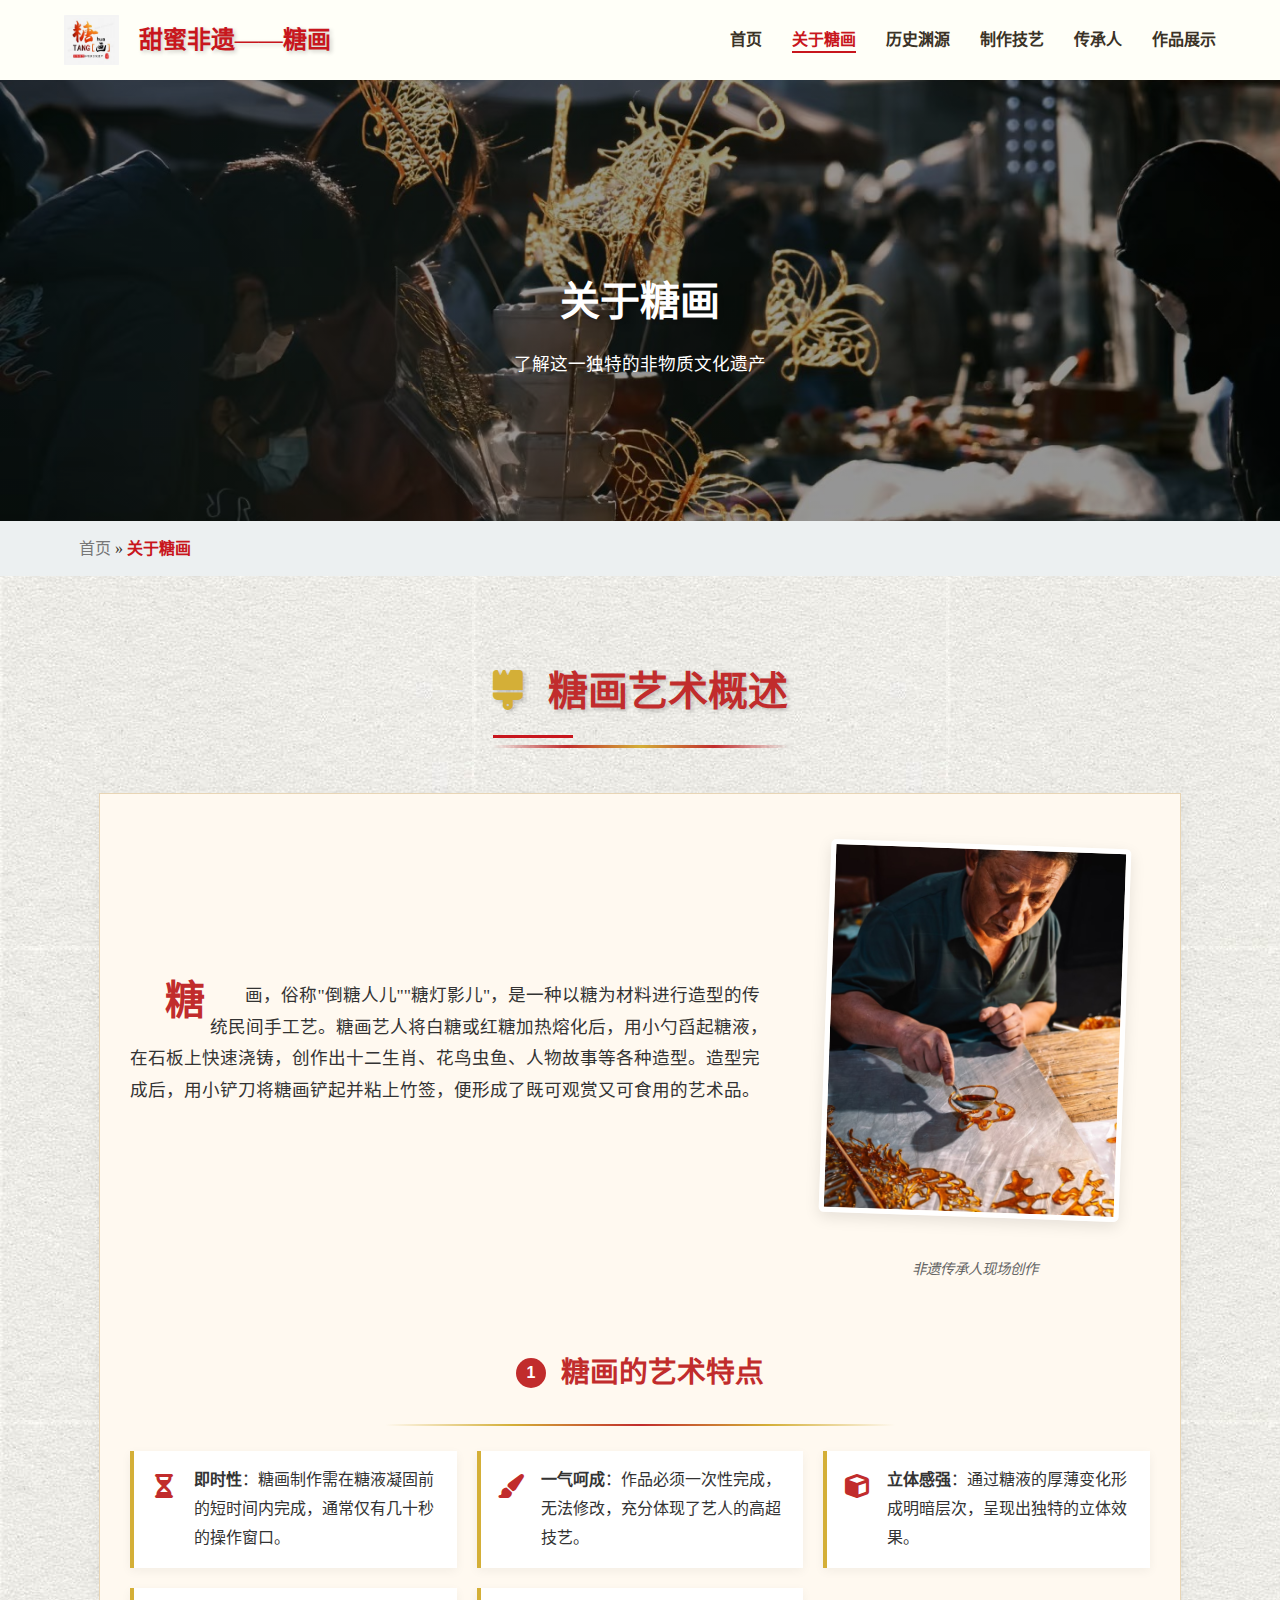
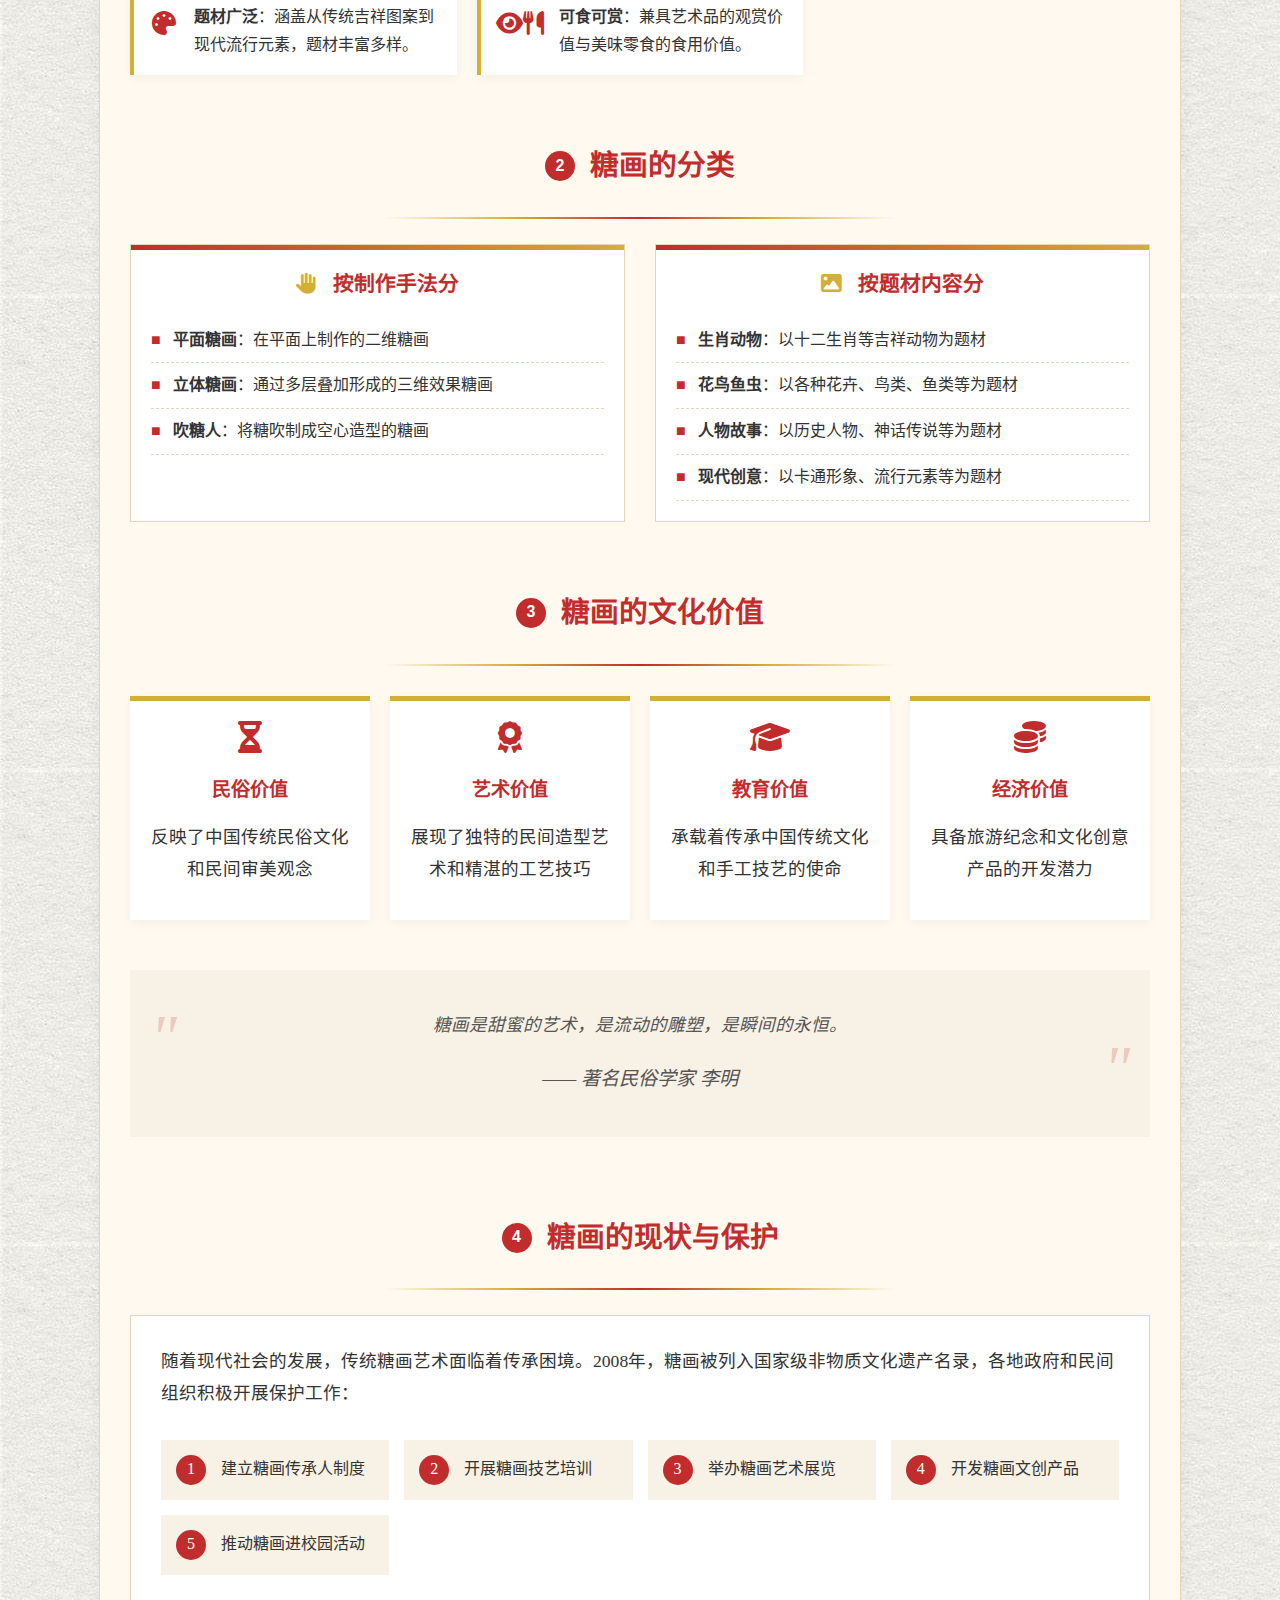
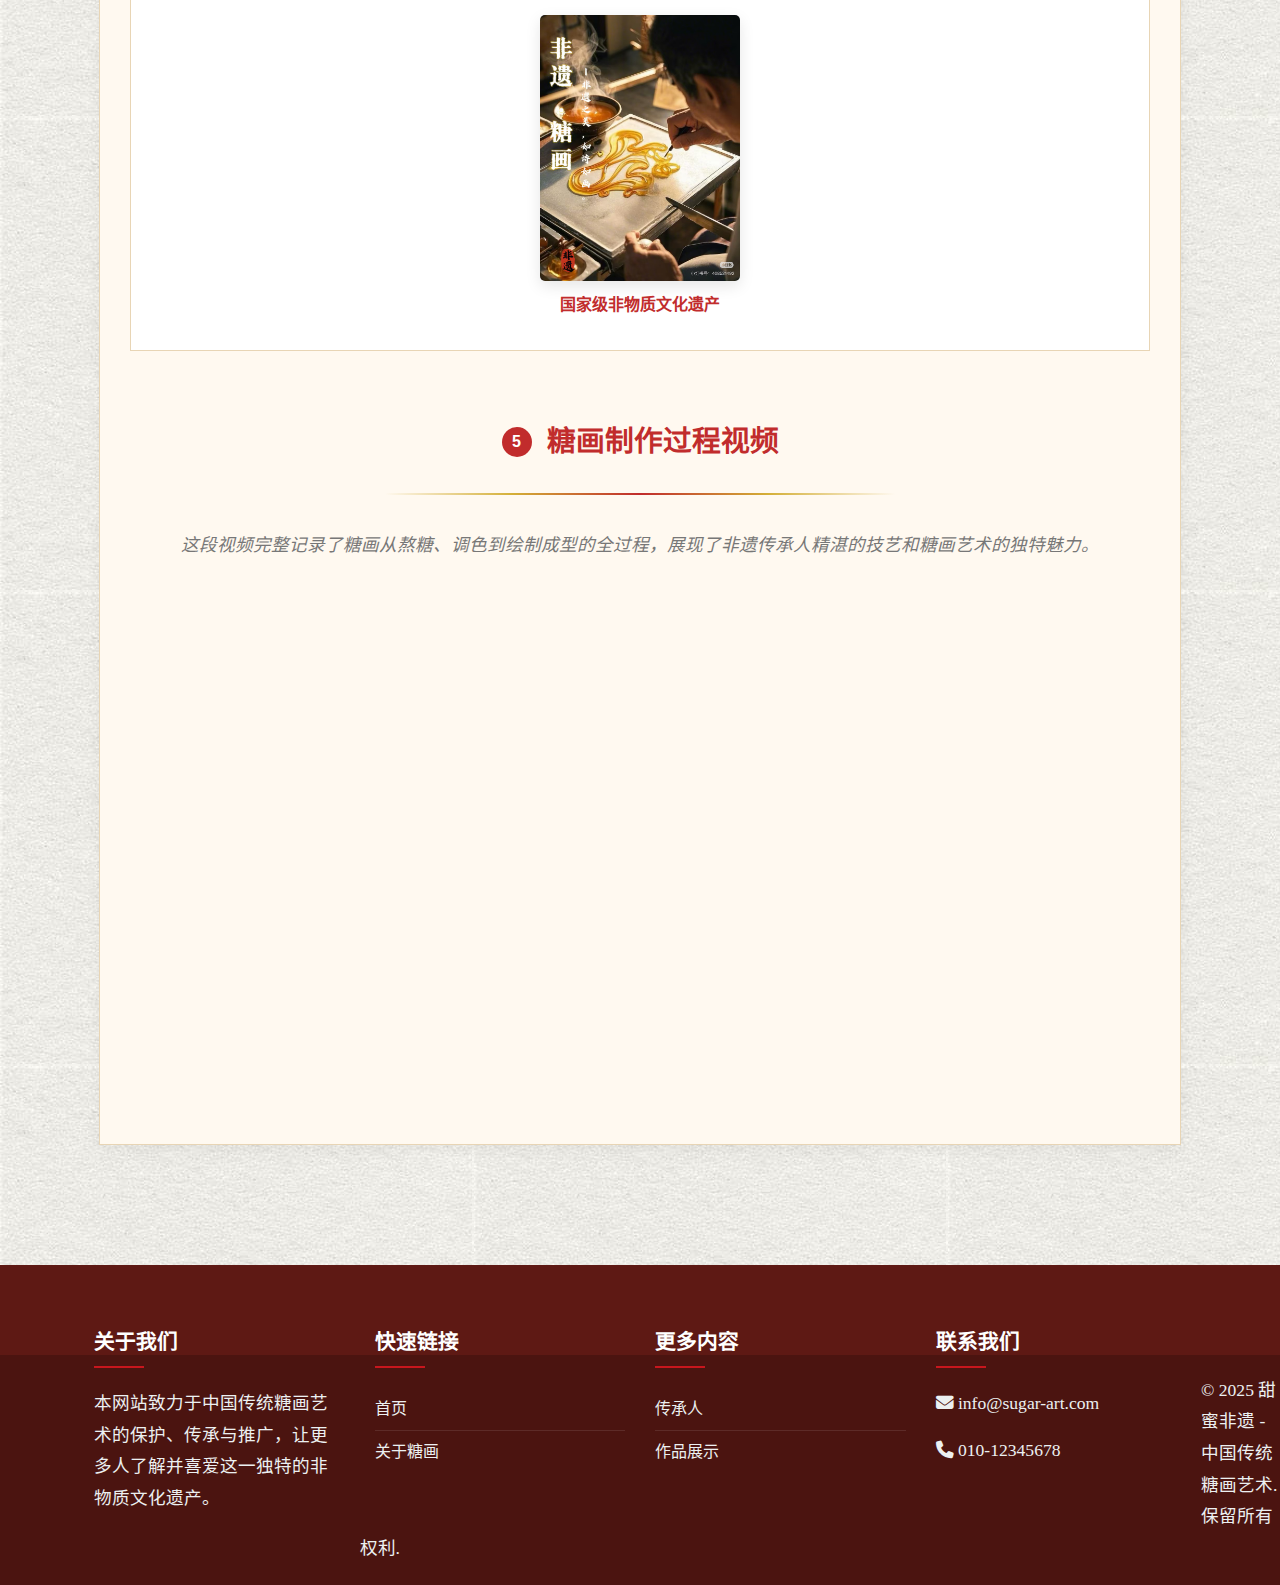
==== commit 26e4e16c: "Update about.html" ====
--- a/about.html
+++ b/about.html
@@ -172,7 +172,7 @@
 	            <div class="value-cards">
 	                <div class="value-card">
 	                    <div class="card-header">
-	                        <i class="fas fa-folkdance"></i>
+	                        <i class="fas fa-hourglass-half"></i>
 	                        <h5>民俗价值</h5>
 	                    </div>
 	                    <p>反映了中国传统民俗文化和民间审美观念</p>
--- a/styles main.css
+++ b/styles main.css
@@ -1,17 +1,17 @@
-/* 全局样式 */
+/* 全局样式 */
 :root {
-	--bg-color:#fffff8;
-    --primary-color: #c8161d;
-    --secondary-color: #f39c12;
-    --dark-color: #5e1914;
-    --light-color: #ecf0f1;
-    --text-color: #3a3226;
-    --text-light: #777;
-    --white: #fff;
-    --black: #000;
-    --shadow: 0 5px 15px rgba(0, 0, 0, 0.1);
-    --transition: all 0.3s ease;
-}
+	--bg-color:#fffff8;
+    --primary-color: #c8161d;
+    --secondary-color: #f39c12;
+    --dark-color: #5e1914;
+    --light-color: #ecf0f1;
+    --text-color: #3a3226;
+    --text-light: #777;
+    --white: #fff;
+    --black: #000;
+    --shadow: 0 5px 15px rgba(0, 0, 0, 0.1);
+    --transition: all 0.3s ease;
+}
 
 	.slider {
 	            position: relative;
@@ -66,2043 +66,2043 @@
 	            z-index: 1; /* 确保文字在图片之上 */
 	        }
 
-
-* {
-    margin: 0;
-    padding: 0;
-    box-sizing: border-box;
-}
-
+
+* {
+    margin: 0;
+    padding: 0;
+    box-sizing: border-box;
+}
+
 body {
 	background-color: var(--bg-color);
-	background-image: url('images/texture.jpg');
-    font-family: 'SimSun', serif; /* 使用宋体 */
-    line-height: 1.6;
-    color: var(--text-color);
-}
+	background-image: url('images/texture.jpg');
+    font-family: 'SimSun', serif; /* 使用宋体 */
+    line-height: 1.6;
+    color: var(--text-color);
+}
 h1, h2 {
     font-family: 'ZCOOL KuaiLe', cursive; /* 书法字体 */
     text-shadow: 2px 2px 4px rgba(0,0,0,0.2);
 }
 
-h3, h4 {
-    font-family: 'KaiTi', serif; /* 使用楷体 */
-}
-
-p {
-    line-height: 1.8;
-    text-justify: inter-character;
-    font-size: 1.1rem;
-}
-
-a {
-    text-decoration: none;
-    color: var(--text-color);
-    transition: var(--transition);
-}
-
-a:hover {
-    color: var(--primary-color);
-}
-
-img {
-    max-width: 100%;
-    height: auto;
-}
-
-ul {
-    list-style: none;
-}
-
-.container {
-    width: 90%;
-    max-width: 1200px;
-    margin: 0 auto;
-    padding: 0 15px;
-}
-
-
+h3, h4 {
+    font-family: 'KaiTi', serif; /* 使用楷体 */
+}
+
+p {
+    line-height: 1.8;
+    text-justify: inter-character;
+    font-size: 1.1rem;
+}
+
+a {
+    text-decoration: none;
+    color: var(--text-color);
+    transition: var(--transition);
+}
+
+a:hover {
+    color: var(--primary-color);
+}
+
+img {
+    max-width: 100%;
+    height: auto;
+}
+
+ul {
+    list-style: none;
+}
+
+.container {
+    width: 90%;
+    max-width: 1200px;
+    margin: 0 auto;
+    padding: 0 15px;
+}
+
+
 
 .btn {
-	display: inline-block;
-    background: var(--primary-color);
-    color: white;
+	display: inline-block;
+    background: var(--primary-color);
+    color: white;
     padding: 12px 24px;
-	margin-top: 10px;
-    border: 2px solid var(--dark-color);
-    border-radius: 0;
-    font-family: 'Ma Shan Zheng', cursive;
-    position: relative;
-    transform: rotate(-1deg);
-    box-shadow: 5px 5px 0 var(--dark-color);
-    transition: all 0.3s;
-}
-
+	margin-top: 10px;
+    border: 2px solid var(--dark-color);
+    border-radius: 0;
+    font-family: 'Ma Shan Zheng', cursive;
+    position: relative;
+    transform: rotate(-1deg);
+    box-shadow: 5px 5px 0 var(--dark-color);
+    transition: all 0.3s;
+}
+
 .btn:hover {
 	background-color: #c0392b;
-    color: var(--white);
-    transform: rotate(1deg) translateY(-3px);
-    box-shadow: 8px 8px 0 var(--dark-color);
-}
-
-.btn-small {
-    padding: 8px 15px;
-    font-size: 0.9rem;
-}
-
-.btn.outline {
-    background-color: transparent;
-    border: 2px solid var(--primary-color);
-    color: var(--primary-color);
-}
-
-.btn.outline:hover {
-    background-color: var(--primary-color);
-    color: var(--white);
-}
-
-/* 头部样式 */
-header {
-    background-color: var(--bg-color);
-    box-shadow: var(--primary-color);
-    position: fixed;
-    width: 100%;
-    top: 0;
-    z-index: 1000;
-}
-
-header .container {
-    display: flex;
-    justify-content: space-between;
-    align-items: center;
-    padding: 15px 0;
-}
-
-.logo {
-    display: flex;
-    align-items: center;
-}
-
-.logo img {
-    height: 50px;
-    margin-right: 20px;
-}
-
-.logo h1 {
-    font-size: 1.5rem;
-    color: var(--primary-color);
-}
-
-nav {
-    position: relative;
-}
-
-nav ul {
-    display: flex;
-}
-
-nav ul li {
-    margin-left: 30px;
-}
-nav ul li a {
-    font-weight: bold;
-    position: relative;
-}
-
-nav ul li a::after {
-    content: '';
-    position: absolute;
-    bottom: -5px;
-    left: 0;
-    width: 0;
-    height: 2px;
-    background-color: var(--primary-color);
-    transition: var(--transition);
-}
-
-nav ul li a:hover::after {
-    width: 100%;
-}
-
-nav ul li.active a {
-    color: var(--primary-color);
-}
-
-nav ul li.active a::after {
-    width: 100%;
-}
-
-.mobile-menu-btn {
-    display: none;
-    font-size: 1.5rem;
-    cursor: pointer;
-}
-
-.mobile-menu {
-    position: fixed;
-    top: 70px;
-    left: 0;
-    width: 100%;
-    background-color: var(--white);
-    box-shadow: var(--shadow);
-    padding: 20px;
-    transform: translateY(-150%);
-    transition: var(--transition);
-    z-index: 999;
-}
-
-.mobile-menu.active {
-    transform: translateY(0);
-}
-
-.mobile-menu ul li {
-    margin-bottom: 15px;
-}
-
-.mobile-menu ul li a {
-    font-weight: bold;
-    display: block;
-    padding: 10px;
-}
-
-.mobile-menu ul li.active a {
-    color: var(--primary-color);
-}
-
-/* 英雄区域 */
-.hero {
-    background: linear-gradient(rgba(0, 0, 0, 0.4), rgba(0, 0, 0, 0.4)), url('images/hero-bg.JPG') no-repeat center center/cover;
-    height: 80vh;
-    display: flex;
-    align-items: center;
-    text-align: center;
-    color: var(--white);
-    margin-top: 70px;
-}
-
-.hero-content {
-    width: 100%;
-    padding: 0 20px;
-}
-
-.hero h2 {
-    font-size: 3rem;
-    margin-bottom: 20px;
-    text-shadow: 2px 2px 5px rgba(0, 0, 0, 0.5);
-}
-
-.hero p {
-    font-size: 1.2rem;
-    margin-bottom: 30px;
-    max-width: 700px;
-    margin-left: auto;
-    margin-right: auto;
-}
-/* 特色区域 */
-.features {
-    padding: 60px 0;
-
-}
-
-.features .container {
-    display: flex;
-    justify-content: space-between;
-    flex-wrap: wrap;
-}
-
-.feature-box {
-    flex: 1;
-    min-width: 300px;
-    text-align: center;
-    padding: 30px 20px;
-    margin: 15px;
-    background-color: var(--white);
-    border-radius: 10px;
-    box-shadow: var(--shadow);
-    transition: var(--transition);
-}
-
-.feature-box:hover {
-    transform: translateY(-10px);
-}
-
-.feature-box i {
-    font-size: 3rem;
-    color: var(--primary-color);
-    margin-bottom: 20px;
-}
-
-.feature-box h3 {
-    font-size: 1.5rem;
-    margin-bottom: 15px;
-}
-
-/* 主要内容区域 */
-.main-content {
-    padding: 60px 0;
-}
-
-.content-left {
-    float: left;
-    width: 70%;
-    padding-right: 30px;
-}
-
-.sidebar {
-    float: right;
+    color: var(--white);
+    transform: rotate(1deg) translateY(-3px);
+    box-shadow: 8px 8px 0 var(--dark-color);
+}
+
+.btn-small {
+    padding: 8px 15px;
+    font-size: 0.9rem;
+}
+
+.btn.outline {
+    background-color: transparent;
+    border: 2px solid var(--primary-color);
+    color: var(--primary-color);
+}
+
+.btn.outline:hover {
+    background-color: var(--primary-color);
+    color: var(--white);
+}
+
+/* 头部样式 */
+header {
+    background-color: var(--bg-color);
+    box-shadow: var(--primary-color);
+    position: fixed;
+    width: 100%;
+    top: 0;
+    z-index: 1000;
+}
+
+header .container {
+    display: flex;
+    justify-content: space-between;
+    align-items: center;
+    padding: 15px 0;
+}
+
+.logo {
+    display: flex;
+    align-items: center;
+}
+
+.logo img {
+    height: 50px;
+    margin-right: 20px;
+}
+
+.logo h1 {
+    font-size: 1.5rem;
+    color: var(--primary-color);
+}
+
+nav {
+    position: relative;
+}
+
+nav ul {
+    display: flex;
+}
+
+nav ul li {
+    margin-left: 30px;
+}
+nav ul li a {
+    font-weight: bold;
+    position: relative;
+}
+
+nav ul li a::after {
+    content: '';
+    position: absolute;
+    bottom: -5px;
+    left: 0;
+    width: 0;
+    height: 2px;
+    background-color: var(--primary-color);
+    transition: var(--transition);
+}
+
+nav ul li a:hover::after {
+    width: 100%;
+}
+
+nav ul li.active a {
+    color: var(--primary-color);
+}
+
+nav ul li.active a::after {
+    width: 100%;
+}
+
+.mobile-menu-btn {
+    display: none;
+    font-size: 1.5rem;
+    cursor: pointer;
+}
+
+.mobile-menu {
+    position: fixed;
+    top: 70px;
+    left: 0;
+    width: 100%;
+    background-color: var(--white);
+    box-shadow: var(--shadow);
+    padding: 20px;
+    transform: translateY(-150%);
+    transition: var(--transition);
+    z-index: 999;
+}
+
+.mobile-menu.active {
+    transform: translateY(0);
+}
+
+.mobile-menu ul li {
+    margin-bottom: 15px;
+}
+
+.mobile-menu ul li a {
+    font-weight: bold;
+    display: block;
+    padding: 10px;
+}
+
+.mobile-menu ul li.active a {
+    color: var(--primary-color);
+}
+
+/* 英雄区域 */
+.hero {
+    background: linear-gradient(rgba(0, 0, 0, 0.4), rgba(0, 0, 0, 0.4)), url('images/hero-bg.JPG') no-repeat center center/cover;
+    height: 80vh;
+    display: flex;
+    align-items: center;
+    text-align: center;
+    color: var(--white);
+    margin-top: 70px;
+}
+
+.hero-content {
+    width: 100%;
+    padding: 0 20px;
+}
+
+.hero h2 {
+    font-size: 3rem;
+    margin-bottom: 20px;
+    text-shadow: 2px 2px 5px rgba(0, 0, 0, 0.5);
+}
+
+.hero p {
+    font-size: 1.2rem;
+    margin-bottom: 30px;
+    max-width: 700px;
+    margin-left: auto;
+    margin-right: auto;
+}
+/* 特色区域 */
+.features {
+    padding: 60px 0;
+
+}
+
+.features .container {
+    display: flex;
+    justify-content: space-between;
+    flex-wrap: wrap;
+}
+
+.feature-box {
+    flex: 1;
+    min-width: 300px;
+    text-align: center;
+    padding: 30px 20px;
+    margin: 15px;
+    background-color: var(--white);
+    border-radius: 10px;
+    box-shadow: var(--shadow);
+    transition: var(--transition);
+}
+
+.feature-box:hover {
+    transform: translateY(-10px);
+}
+
+.feature-box i {
+    font-size: 3rem;
+    color: var(--primary-color);
+    margin-bottom: 20px;
+}
+
+.feature-box h3 {
+    font-size: 1.5rem;
+    margin-bottom: 15px;
+}
+
+/* 主要内容区域 */
+.main-content {
+    padding: 60px 0;
+}
+
+.content-left {
+    float: left;
+    width: 70%;
+    padding-right: 30px;
+}
+
+.sidebar {
+    float: right;
     width: 30%;
-	margin-top: 70px;
-}
-
-.content-full {
-    width: 100%;
-}
-
-article {
-    margin-bottom: 40px;
-}
-
-article h2 {
-    font-size: 2rem;
-    margin-bottom: 20px;
-    color: var(--dark-color);
-    position: relative;
-    padding-bottom: 10px;
-}
-
-article h2::after {
-    content: '';
-    position: absolute;
-    bottom: 0;
-    left: 0;
-    width: 80px;
-    height: 3px;
-    background-color: var(--primary-color);
-}
-
-article h3 {
-    font-size: 1.5rem;
-    margin: 25px 0 15px;
-    color: var(--dark-color);
-}
-
-article p {
-    margin-bottom: 15px;
-}
-
-article img {
-    margin: 20px 0;
-    border-radius: 5px;
-    box-shadow: var(--shadow);
-}
-
-  .sugar-art-intro {
-        color: #333;
-        line-height: 1.8;
-        max-width: 1200px;
-        margin: 0 auto;
-        padding: 20px;
-    }
-    
-    /* 标题样式 */
-    .traditional-header {
-        text-align: center;
-        margin-bottom: 40px;
-        position: relative;
-    }
-    
-    .chinese-title {
-        color: #c12c2c;
-        font-size: 2.5rem;
-        margin-bottom: 15px;
-        display: inline-block;
-        position: relative;
-    }
-    
-    .title-icon {
-        color: #d4af37;
-        margin-right: 15px;
-    }
-    
-    .title-decoration {
-        position: absolute;
-        bottom: -10px;
-        left: 0;
-        width: 100%;
-        height: 3px;
-        background: linear-gradient(90deg, transparent, #c12c2c, #d4af37, #c12c2c, transparent);
-    }
-
-    
-    /* 内容样式 */
-    .art-content {
-        background-color: #fff9f0;
-        padding: 30px;
-        border: 1px solid #e8d5b5;
-        box-shadow: 0 5px 15px rgba(0,0,0,0.05);
-    }
-    
-    .content-with-image {
-        display: flex;
-        flex-wrap: wrap;
-        align-items: center;
-        margin-bottom: 40px;
-    }
-    
-    .text-content {
-        flex: 1;
-        min-width: 300px;
-        padding-right: 30px;
-    }
-    
-    .image-content {
-        flex: 0 0 350px;
-        text-align: center;
-    }
-    
-    .floating-image {
-        max-width: 100%;
-        border: 5px solid white;
-        box-shadow: 0 5px 15px rgba(0,0,0,0.1);
-        transform: rotate(2deg);
-        transition: transform 0.3s;
-    }
-    
-    .floating-image:hover {
-        transform: rotate(0) scale(1.02);
-    }
-    
-    .image-caption {
-        font-style: italic;
-        color: #666;
-        margin-top: 10px;
-        font-size: 0.9rem;
-    }
-    
-    .opening-paragraph {
-        font-size: 1.1rem;
-        text-indent: 2em;
-        margin-bottom: 20px;
-    }
-    
-    .drop-cap {
-        font-size: 2.5rem;
-        font-weight: bold;
-        color: #c12c2c;
-        float: left;
-        line-height: 0.8;
-        margin-right: 5px;
-        margin-top: 5px;
-    }
-    
-    /* 特色部分样式 */
-    .section-header {
-        margin: 40px 0 25px;
-        text-align: center;
-    }
-    
-    .section-title {
-        color: #c12c2c;
-        font-size: 1.8rem;
-        display: inline-flex;
-        align-items: center;
-    }
-    
-    .number-circle {
-        display: inline-flex;
-        align-items: center;
-        justify-content: center;
-        width: 30px;
-        height: 30px;
-        background-color: #c12c2c;
-        color: white;
-        border-radius: 50%;
-        margin-right: 15px;
-        font-size: 1rem;
-        font-family: Arial, sans-serif;
-    }
-    
-    .section-divider {
-        height: 2px;
-        background: linear-gradient(90deg, transparent, #d4af37, #c12c2c, #d4af37, transparent);
-        width: 50%;
-        margin: 10px auto;
-    }
- 	
-    /* 艺术特点列表 */
-    .art-features {
-        list-style: none;
-        padding: 0;
-        display: grid;
-        grid-template-columns: repeat(auto-fit, minmax(300px, 1fr));
-        gap: 20px;
-    }
-    
-    .feature-item {
-        display: flex;
-        background-color: white;
-        padding: 15px;
-        border-left: 4px solid #d4af37;
-        box-shadow: 0 3px 10px rgba(0,0,0,0.05);
-    }
-    
-    .feature-icon {
-        color: #c12c2c;
-        font-size: 1.5rem;
-        margin-right: 15px;
-        min-width: 30px;
-        text-align: center;
-    }
-    
-    .feature-text {
-        flex: 1;
-    }
-    
-    /* 双栏分类 */
-    .traditional-columns {
-        display: flex;
-        flex-wrap: wrap;
-        gap: 30px;
-        margin: 30px 0;
-    }
-    
-    .column {
-        flex: 1;
-        min-width: 300px;
-    }
-    
-    .with-border {
-        border: 1px solid #e8d5b5;
-        padding: 20px;
-        background-color: white;
-        position: relative;
-    }
-    
-    .with-border:before {
-        content: "";
-        position: absolute;
-        top: 0;
-        left: 0;
-        right: 0;
-        height: 5px;
-        background: linear-gradient(90deg, #c12c2c, #d4af37);
-    }
-    
-    .column-header {
-        margin-bottom: 15px;
-        text-align: center;
-    }
-    
-    .column-header h4 {
-        font-size: 1.3rem;
-        color: #c12c2c;
-        margin: 0;
-    }
-    
-    .column-header i {
-        margin-right: 10px;
-        color: #d4af37;
-    }
-    
-    .styled-list {
-        list-style: none;
-        padding: 0;
-    }
-    
-    .styled-list li {
-        padding: 8px 0;
-        border-bottom: 1px dashed #e8d5b5;
-    }
-    
-    .list-marker {
-        color: #c12c2c;
-        margin-right: 8px;
-    }
-    
-    /* 文化价值卡片 */
-    .value-cards {
-        display: grid;
-        grid-template-columns: repeat(auto-fit, minmax(200px, 1fr));
-        gap: 20px;
-        margin: 30px 0;
-    }
-    
-    .value-card {
-        background-color: white;
-        padding: 20px;
-        text-align: center;
-        border-top: 5px solid #d4af37;
-        box-shadow: 0 3px 10px rgba(0,0,0,0.05);
-        transition: transform 0.3s;
-    }
-    
-    .value-card:hover {
-        transform: translateY(-5px);
-    }
-    
-    .card-header {
-        margin-bottom: 15px;
-    }
-    
-    .card-header i {
-        font-size: 2rem;
-        color: #c12c2c;
-        margin-bottom: 10px;
-    }
-    
-    .card-header h5 {
-        font-size: 1.2rem;
-        color: #c12c2c;
-        margin: 10px 0 0;
-    }
-    
-    /* 传统引用 */
-    .traditional-quote {
-        background-color: #f8f1e5;
-        padding: 40px;
-        margin: 50px 0;
-        position: relative;
-        text-align: center;
-        font-style: italic;
-        font-size: 1.2rem;
-        color: #555;
-    }
-    
-    .quote-mark {
-        position: absolute;
-        font-size: 4rem;
-        color: rgba(193, 44, 44, 0.2);
-        font-family: serif;
-    }
-    
-    .quote-mark.left {
-        top: 10px;
-        left: 20px;
-    }
-    
-    .quote-mark.right {
-        bottom: 10px;
-        right: 20px;
-    }
-    
-    .quote-content {
-        position: relative;
-        z-index: 1;
-        max-width: 800px;
-        margin: 0 auto;
-    }
-    
-    .quote-author {
-        margin-top: 20px;
-        font-style: normal;
-        display: flex;
-        align-items: center;
-        justify-content: center;
-    }
-    
-    .seal {
-        width: 30px;
-        height: 30px;
-        background-color: #c12c2c;
-        color: white;
-        border-radius: 50%;
-        display: inline-flex;
-        align-items: center;
-        justify-content: center;
-        margin-right: 10px;
-        font-size: 0.8rem;
-        font-family: "STXingkai", cursive;
-    }
-    
-    /* 保护措施部分 */
-    .protection-content {
-        background-color: white;
-        padding: 30px;
-        border: 1px solid #e8d5b5;
-    }
-    
-    .protection-steps {
-        display: grid;
-        grid-template-columns: repeat(auto-fit, minmax(180px, 1fr));
-        gap: 15px;
-        margin: 30px 0;
-    }
-    
-    .step {
-        display: flex;
-        align-items: center;
-        background-color: #f8f1e5;
-        padding: 15px;
-    }
-    
-    .step-number {
-        background-color: #c12c2c;
-        color: white;
-        width: 30px;
-        height: 30px;
-        border-radius: 50%;
-        display: flex;
-        align-items: center;
-        justify-content: center;
-        margin-right: 15px;
-        flex-shrink: 0;
-    }
-    
-    .step-content {
-        flex: 1;
-    }
-    
-    .heritage-badge {
-        text-align: center;
-        margin-top: 40px;
-    }
-    
-    .heritage-badge img {
-        display: block;
-        margin: 0 auto 10px;
-    }
-    
-    .heritage-badge span {
-        display: block;
-        color: #c12c2c;
-        font-weight: bold;
-    }
-
-.float-left {
-    float: left;
-    margin-right: 20px;
-    margin-bottom: 20px;
-}
-
-.float-right {
-    float: right;
-    margin-left: 20px;
-    margin-bottom: 20px;
-}
-
-.read-more {
-    display: inline-block;
-    color: var(--primary-color);
-    font-weight: bold;
-    margin-top: 10px;
-}
-/* 侧边栏 */
+	margin-top: 70px;
+}
+
+.content-full {
+    width: 100%;
+}
+
+article {
+    margin-bottom: 40px;
+}
+
+article h2 {
+    font-size: 2rem;
+    margin-bottom: 20px;
+    color: var(--dark-color);
+    position: relative;
+    padding-bottom: 10px;
+}
+
+article h2::after {
+    content: '';
+    position: absolute;
+    bottom: 0;
+    left: 0;
+    width: 80px;
+    height: 3px;
+    background-color: var(--primary-color);
+}
+
+article h3 {
+    font-size: 1.5rem;
+    margin: 25px 0 15px;
+    color: var(--dark-color);
+}
+
+article p {
+    margin-bottom: 15px;
+}
+
+article img {
+    margin: 20px 0;
+    border-radius: 5px;
+    box-shadow: var(--shadow);
+}
+
+  .sugar-art-intro {
+        color: #333;
+        line-height: 1.8;
+        max-width: 1200px;
+        margin: 0 auto;
+        padding: 20px;
+    }
+    
+    /* 标题样式 */
+    .traditional-header {
+        text-align: center;
+        margin-bottom: 40px;
+        position: relative;
+    }
+    
+    .chinese-title {
+        color: #c12c2c;
+        font-size: 2.5rem;
+        margin-bottom: 15px;
+        display: inline-block;
+        position: relative;
+    }
+    
+    .title-icon {
+        color: #d4af37;
+        margin-right: 15px;
+    }
+    
+    .title-decoration {
+        position: absolute;
+        bottom: -10px;
+        left: 0;
+        width: 100%;
+        height: 3px;
+        background: linear-gradient(90deg, transparent, #c12c2c, #d4af37, #c12c2c, transparent);
+    }
+
+    
+    /* 内容样式 */
+    .art-content {
+        background-color: #fff9f0;
+        padding: 30px;
+        border: 1px solid #e8d5b5;
+        box-shadow: 0 5px 15px rgba(0,0,0,0.05);
+    }
+    
+    .content-with-image {
+        display: flex;
+        flex-wrap: wrap;
+        align-items: center;
+        margin-bottom: 40px;
+    }
+    
+    .text-content {
+        flex: 1;
+        min-width: 300px;
+        padding-right: 30px;
+    }
+    
+    .image-content {
+        flex: 0 0 350px;
+        text-align: center;
+    }
+    
+    .floating-image {
+        max-width: 100%;
+        border: 5px solid white;
+        box-shadow: 0 5px 15px rgba(0,0,0,0.1);
+        transform: rotate(2deg);
+        transition: transform 0.3s;
+    }
+    
+    .floating-image:hover {
+        transform: rotate(0) scale(1.02);
+    }
+    
+    .image-caption {
+        font-style: italic;
+        color: #666;
+        margin-top: 10px;
+        font-size: 0.9rem;
+    }
+    
+    .opening-paragraph {
+        font-size: 1.1rem;
+        text-indent: 2em;
+        margin-bottom: 20px;
+    }
+    
+    .drop-cap {
+        font-size: 2.5rem;
+        font-weight: bold;
+        color: #c12c2c;
+        float: left;
+        line-height: 0.8;
+        margin-right: 5px;
+        margin-top: 5px;
+    }
+    
+    /* 特色部分样式 */
+    .section-header {
+        margin: 40px 0 25px;
+        text-align: center;
+    }
+    
+    .section-title {
+        color: #c12c2c;
+        font-size: 1.8rem;
+        display: inline-flex;
+        align-items: center;
+    }
+    
+    .number-circle {
+        display: inline-flex;
+        align-items: center;
+        justify-content: center;
+        width: 30px;
+        height: 30px;
+        background-color: #c12c2c;
+        color: white;
+        border-radius: 50%;
+        margin-right: 15px;
+        font-size: 1rem;
+        font-family: Arial, sans-serif;
+    }
+    
+    .section-divider {
+        height: 2px;
+        background: linear-gradient(90deg, transparent, #d4af37, #c12c2c, #d4af37, transparent);
+        width: 50%;
+        margin: 10px auto;
+    }
+ 	
+    /* 艺术特点列表 */
+    .art-features {
+        list-style: none;
+        padding: 0;
+        display: grid;
+        grid-template-columns: repeat(auto-fit, minmax(300px, 1fr));
+        gap: 20px;
+    }
+    
+    .feature-item {
+        display: flex;
+        background-color: white;
+        padding: 15px;
+        border-left: 4px solid #d4af37;
+        box-shadow: 0 3px 10px rgba(0,0,0,0.05);
+    }
+    
+    .feature-icon {
+        color: #c12c2c;
+        font-size: 1.5rem;
+        margin-right: 15px;
+        min-width: 30px;
+        text-align: center;
+    }
+    
+    .feature-text {
+        flex: 1;
+    }
+    
+    /* 双栏分类 */
+    .traditional-columns {
+        display: flex;
+        flex-wrap: wrap;
+        gap: 30px;
+        margin: 30px 0;
+    }
+    
+    .column {
+        flex: 1;
+        min-width: 300px;
+    }
+    
+    .with-border {
+        border: 1px solid #e8d5b5;
+        padding: 20px;
+        background-color: white;
+        position: relative;
+    }
+    
+    .with-border:before {
+        content: "";
+        position: absolute;
+        top: 0;
+        left: 0;
+        right: 0;
+        height: 5px;
+        background: linear-gradient(90deg, #c12c2c, #d4af37);
+    }
+    
+    .column-header {
+        margin-bottom: 15px;
+        text-align: center;
+    }
+    
+    .column-header h4 {
+        font-size: 1.3rem;
+        color: #c12c2c;
+        margin: 0;
+    }
+    
+    .column-header i {
+        margin-right: 10px;
+        color: #d4af37;
+    }
+    
+    .styled-list {
+        list-style: none;
+        padding: 0;
+    }
+    
+    .styled-list li {
+        padding: 8px 0;
+        border-bottom: 1px dashed #e8d5b5;
+    }
+    
+    .list-marker {
+        color: #c12c2c;
+        margin-right: 8px;
+    }
+    
+    /* 文化价值卡片 */
+    .value-cards {
+        display: grid;
+        grid-template-columns: repeat(auto-fit, minmax(200px, 1fr));
+        gap: 20px;
+        margin: 30px 0;
+    }
+    
+    .value-card {
+        background-color: white;
+        padding: 20px;
+        text-align: center;
+        border-top: 5px solid #d4af37;
+        box-shadow: 0 3px 10px rgba(0,0,0,0.05);
+        transition: transform 0.3s;
+    }
+    
+    .value-card:hover {
+        transform: translateY(-5px);
+    }
+    
+    .card-header {
+        margin-bottom: 15px;
+    }
+    
+    .card-header i {
+        font-size: 2rem;
+        color: #c12c2c;
+        margin-bottom: 10px;
+    }
+    
+    .card-header h5 {
+        font-size: 1.2rem;
+        color: #c12c2c;
+        margin: 10px 0 0;
+    }
+    
+    /* 传统引用 */
+    .traditional-quote {
+        background-color: #f8f1e5;
+        padding: 40px;
+        margin: 50px 0;
+        position: relative;
+        text-align: center;
+        font-style: italic;
+        font-size: 1.2rem;
+        color: #555;
+    }
+    
+    .quote-mark {
+        position: absolute;
+        font-size: 4rem;
+        color: rgba(193, 44, 44, 0.2);
+        font-family: serif;
+    }
+    
+    .quote-mark.left {
+        top: 10px;
+        left: 20px;
+    }
+    
+    .quote-mark.right {
+        bottom: 10px;
+        right: 20px;
+    }
+    
+    .quote-content {
+        position: relative;
+        z-index: 1;
+        max-width: 800px;
+        margin: 0 auto;
+    }
+    
+    .quote-author {
+        margin-top: 20px;
+        font-style: normal;
+        display: flex;
+        align-items: center;
+        justify-content: center;
+    }
+    
+    .seal {
+        width: 30px;
+        height: 30px;
+        background-color: #c12c2c;
+        color: white;
+        border-radius: 50%;
+        display: inline-flex;
+        align-items: center;
+        justify-content: center;
+        margin-right: 10px;
+        font-size: 0.8rem;
+        font-family: "STXingkai", cursive;
+    }
+    
+    /* 保护措施部分 */
+    .protection-content {
+        background-color: white;
+        padding: 30px;
+        border: 1px solid #e8d5b5;
+    }
+    
+    .protection-steps {
+        display: grid;
+        grid-template-columns: repeat(auto-fit, minmax(180px, 1fr));
+        gap: 15px;
+        margin: 30px 0;
+    }
+    
+    .step {
+        display: flex;
+        align-items: center;
+        background-color: #f8f1e5;
+        padding: 15px;
+    }
+    
+    .step-number {
+        background-color: #c12c2c;
+        color: white;
+        width: 30px;
+        height: 30px;
+        border-radius: 50%;
+        display: flex;
+        align-items: center;
+        justify-content: center;
+        margin-right: 15px;
+        flex-shrink: 0;
+    }
+    
+    .step-content {
+        flex: 1;
+    }
+    
+    .heritage-badge {
+        text-align: center;
+        margin-top: 40px;
+    }
+    
+    .heritage-badge img {
+        display: block;
+        margin: 0 auto 10px;
+    }
+    
+    .heritage-badge span {
+        display: block;
+        color: #c12c2c;
+        font-weight: bold;
+    }
+
+.float-left {
+    float: left;
+    margin-right: 20px;
+    margin-bottom: 20px;
+}
+
+.float-right {
+    float: right;
+    margin-left: 20px;
+    margin-bottom: 20px;
+}
+
+.read-more {
+    display: inline-block;
+    color: var(--primary-color);
+    font-weight: bold;
+    margin-top: 10px;
+}
+/* 侧边栏 */
 .sidebar-widget {
-	width: 400px;
-    background-color: #fff;
-    padding: 20px;
-    border-radius: 5px;
-    margin-bottom: 20px;
+	width: 400px;
+    background-color: #fff;
+    padding: 20px;
+    border-radius: 5px;
+    margin-bottom: 20px;
     box-shadow: var(--shadow);
-	margin-left: 90px;
-}
-
-.sidebar-widget h3 {
-    font-size: 1.3rem;
-    margin-bottom: 15px;
-    color: var(--dark-color);
-    border-bottom: 2px solid var(--primary-color);
-    padding-bottom: 10px;
-}
-
-.sidebar-widget ul li {
-    padding: 10px 0;
-    border-bottom: 1px solid #ddd;
-}
-
-.sidebar-widget ul li:last-child {
-    border-bottom: none;
-}
-
-.sidebar-widget img {
-    margin-bottom: 15px;
-    border-radius: 5px;
-}
-
+	margin-left: 90px;
+}
+
+.sidebar-widget h3 {
+    font-size: 1.3rem;
+    margin-bottom: 15px;
+    color: var(--dark-color);
+    border-bottom: 2px solid var(--primary-color);
+    padding-bottom: 10px;
+}
+
+.sidebar-widget ul li {
+    padding: 10px 0;
+    border-bottom: 1px solid #ddd;
+}
+
+.sidebar-widget ul li:last-child {
+    border-bottom: none;
+}
+
+.sidebar-widget img {
+    margin-bottom: 15px;
+    border-radius: 5px;
+}
+
 /* 画廊预览 */
 
-.gallery-item .frame {
-    border: 5px solid var(--secondary-color);
-    padding: 10px;
-    background-color: var(--white);
-    box-shadow: 0 0 10px rgba(0, 0, 0, 0.3);
-}
-
-.gallery-preview {
-    padding: 60px 0;
-    background-color: #fff9f0;
-    text-align: center;
-}
-
-.gallery-preview h2 {
-    font-size: 2rem;
-    margin-bottom: 30px;
+.gallery-item .frame {
+    border: 5px solid var(--secondary-color);
+    padding: 10px;
+    background-color: var(--white);
+    box-shadow: 0 0 10px rgba(0, 0, 0, 0.3);
+}
+
+.gallery-preview {
+    padding: 60px 0;
+    background-color: #fff9f0;
+    text-align: center;
+}
+
+.gallery-preview h2 {
+    font-size: 2rem;
+    margin-bottom: 30px;
     color: var(--dark-color);
 	text-align: left;
 	display: 1px; 
 	padding-bottom: 8px;
-	border-bottom: 3px solid var(--primary-color);
-}
-
-.gallery-grid {
-    display: grid;
-    grid-template-columns: repeat(auto-fit, minmax(250px, 1fr));
-    gap: 20px;
-    margin-bottom: 30px;
-}
-
-.gallery-item {
-    position: relative;
-    overflow: hidden;
-    border-radius: 5px;
-    box-shadow: var(--shadow);
-    transition: var(--transition);
-}
-
-.gallery-item:hover {
-    transform: translateY(-5px);
-    box-shadow: 0 10px 20px rgba(0, 0, 0, 0.2);
-}
-
-.gallery-item img {
-    width: 100%;
-    height: 200px;
-    object-fit: cover;
-    transition: var(--transition);
-}
-
-.gallery-item:hover img {
-    transform: scale(1.1);
-}
-
-.gallery-item p {
-    position: absolute;
-    bottom: 0;
-    left: 0;
-    width: 100%;
-    background-color: rgba(0, 0, 0, 0.7);
-    color: var(--white);
-    padding: 10px;
-    margin: 0;
-    transform: translateY(100%);
-    transition: var(--transition);
-}
-
-.gallery-item:hover p {
-    transform: translateY(0);
-}
-
-/* 页脚 */
-footer {
-    background-color: var(--dark-color);
-    color: var(--light-color);
-    padding: 60px 0 0;
-}
-
-.footer-column {
-    float: left;
-    width: 25%;
-    padding: 0 15px;
-    margin-bottom: 30px;
-}
-
-.footer-column h4 {
-    font-size: 1.3rem;
-    margin-bottom: 20px;
-    color: var(--white);
-    position: relative;
-    padding-bottom: 10px;
-}
-
-.footer-column h4::after {
-    content: '';
-    position: absolute;
-    bottom: 0;
-    left: 0;
-    width: 50px;
-    height: 2px;
-    background-color: var(--primary-color);
-}
-
-.footer-column p {
-    margin-bottom: 15px;
-}
-.footer-column ul li {
-    padding: 8px 0;
-    border-bottom: 1px solid rgba(255, 255, 255, 0.1);
-}
-
-.footer-column ul li:last-child {
-    border-bottom: none;
-}
-
-.footer-column ul li a {
-    color: var(--light-color);
-    transition: var(--transition);
-}
-
-.footer-column ul li a:hover {
-    color: var(--primary-color);
-    padding-left: 5px;
-}
-
-
-.copyright {
-    text-align: left;
-    padding: 20px 0;
-    background-color: rgba(0, 0, 0, 0.2);
-    margin-top: 30px;
-}
-
-/* 页面标题 */
-.page-header {
-    padding: 200px 0 140px;
-    text-align: center;
-    color: var(--white);
-    margin-top: 70px;
+	border-bottom: 3px solid var(--primary-color);
+}
+
+.gallery-grid {
+    display: grid;
+    grid-template-columns: repeat(auto-fit, minmax(250px, 1fr));
+    gap: 20px;
+    margin-bottom: 30px;
+}
+
+.gallery-item {
+    position: relative;
+    overflow: hidden;
+    border-radius: 5px;
+    box-shadow: var(--shadow);
+    transition: var(--transition);
+}
+
+.gallery-item:hover {
+    transform: translateY(-5px);
+    box-shadow: 0 10px 20px rgba(0, 0, 0, 0.2);
+}
+
+.gallery-item img {
+    width: 100%;
+    height: 200px;
+    object-fit: cover;
+    transition: var(--transition);
+}
+
+.gallery-item:hover img {
+    transform: scale(1.1);
+}
+
+.gallery-item p {
+    position: absolute;
+    bottom: 0;
+    left: 0;
+    width: 100%;
+    background-color: rgba(0, 0, 0, 0.7);
+    color: var(--white);
+    padding: 10px;
+    margin: 0;
+    transform: translateY(100%);
+    transition: var(--transition);
+}
+
+.gallery-item:hover p {
+    transform: translateY(0);
+}
+
+/* 页脚 */
+footer {
+    background-color: var(--dark-color);
+    color: var(--light-color);
+    padding: 60px 0 0;
+}
+
+.footer-column {
+    float: left;
+    width: 25%;
+    padding: 0 15px;
+    margin-bottom: 30px;
+}
+
+.footer-column h4 {
+    font-size: 1.3rem;
+    margin-bottom: 20px;
+    color: var(--white);
+    position: relative;
+    padding-bottom: 10px;
+}
+
+.footer-column h4::after {
+    content: '';
+    position: absolute;
+    bottom: 0;
+    left: 0;
+    width: 50px;
+    height: 2px;
+    background-color: var(--primary-color);
+}
+
+.footer-column p {
+    margin-bottom: 15px;
+}
+.footer-column ul li {
+    padding: 8px 0;
+    border-bottom: 1px solid rgba(255, 255, 255, 0.1);
+}
+
+.footer-column ul li:last-child {
+    border-bottom: none;
+}
+
+.footer-column ul li a {
+    color: var(--light-color);
+    transition: var(--transition);
+}
+
+.footer-column ul li a:hover {
+    color: var(--primary-color);
+    padding-left: 5px;
+}
+
+
+.copyright {
+    text-align: left;
+    padding: 20px 0;
+    background-color: rgba(0, 0, 0, 0.2);
+    margin-top: 30px;
+}
+
+/* 页面标题 */
+.page-header {
+    padding: 200px 0 140px;
+    text-align: center;
+    color: var(--white);
+    margin-top: 70px;
 }
 
 .page-header-all {
  background: linear-gradient(rgba(0, 0, 0, 0.4), rgba(0, 0, 0, 0.4)), url('images/page-header-bg.JPG') no-repeat center center/cover;
  }
- 
-.about-header {
-    background: linear-gradient(rgba(0, 0, 0, 0.4), rgba(0, 0, 0, 0.4)), url('images/about-header.JPG') no-repeat center center/cover;
-}
-
-.history-header {
-    background: linear-gradient(rgba(0, 0, 0, 0.4), rgba(0, 0, 0, 0.4)), url('images/history-header.JPG') no-repeat center center/cover;
-}
-
-.technique-header {
-    background: linear-gradient(rgba(0, 0, 0, 0.4), rgba(0, 0, 0, 0.4)), url('images/technique-header.JPG') no-repeat center center/cover;
-}
-
-.artists-header {
-    background: linear-gradient(rgba(0, 0, 0, 0.4), rgba(0, 0, 0, 0.4)), url('images/artists-header.JPG') no-repeat center center/cover;
-}
-
-.gallery-header {
-    background: linear-gradient(rgba(0, 0, 0, 0.4), rgba(0, 0, 0, 0.4)), url('images/gallery-header.JPG') no-repeat center center/cover;
-}
-
-.page-header h2 {
-    font-size: 2.5rem;
-    margin-bottom: 15px;
-}
-
-/* 面包屑导航 */
-.breadcrumb {
-    padding: 15px 0;
-    background-color: var(--light-color);
-}
-
-.breadcrumb a {
-    color: var(--text-light);
-}
-
-.breadcrumb span {
-    color: var(--primary-color);
-    font-weight: bold;
-}
-
-/* 两列布局 */
-.two-columns {
-    display: flex;
-    justify-content: space-between;
-    margin: 20px 0;
-}
-
-.column {
-    width: 48%;
-}
-
-/* 引用样式 */
-.quote {
-    background-color:#fff;
-    padding: 20px;
-    border-left: 5px solid var(--primary-color);
-    margin: 20px 0;
-    font-style: italic;
-}
-
-.quote cite {
-    display: block;
-    margin-top: 10px;
-    font-weight: bold;
-    font-style: normal;
-    text-align: right;
-}
-
-/* 视频容器 */
-.video-container {
-    position: relative;
-    padding-bottom: 56.25%; /* 16:9 */
-    height: 0;
-    overflow: hidden;
-    margin: 20px 0;
-}
-
-.video-container iframe {
-    position: absolute;
-    margin-top: 10px;
-    left: 0;
-    width: 100%;
-    height: 100%;
-    border: none;
-}
-
-.video-container p {
-    text-align: center;
+ 
+.about-header {
+    background: linear-gradient(rgba(0, 0, 0, 0.4), rgba(0, 0, 0, 0.4)), url('images/about-header.JPG') no-repeat center center/cover;
+}
+
+.history-header {
+    background: linear-gradient(rgba(0, 0, 0, 0.4), rgba(0, 0, 0, 0.4)), url('images/history-header.JPG') no-repeat center center/cover;
+}
+
+.technique-header {
+    background: linear-gradient(rgba(0, 0, 0, 0.4), rgba(0, 0, 0, 0.4)), url('images/technique-header.JPG') no-repeat center center/cover;
+}
+
+.artists-header {
+    background: linear-gradient(rgba(0, 0, 0, 0.4), rgba(0, 0, 0, 0.4)), url('images/artists-header.JPG') no-repeat center center/cover;
+}
+
+.gallery-header {
+    background: linear-gradient(rgba(0, 0, 0, 0.4), rgba(0, 0, 0, 0.4)), url('images/gallery-header.JPG') no-repeat center center/cover;
+}
+
+.page-header h2 {
+    font-size: 2.5rem;
+    margin-bottom: 15px;
+}
+
+/* 面包屑导航 */
+.breadcrumb {
+    padding: 15px 0;
+    background-color: var(--light-color);
+}
+
+.breadcrumb a {
+    color: var(--text-light);
+}
+
+.breadcrumb span {
+    color: var(--primary-color);
+    font-weight: bold;
+}
+
+/* 两列布局 */
+.two-columns {
+    display: flex;
+    justify-content: space-between;
+    margin: 20px 0;
+}
+
+.column {
+    width: 48%;
+}
+
+/* 引用样式 */
+.quote {
+    background-color:#fff;
+    padding: 20px;
+    border-left: 5px solid var(--primary-color);
+    margin: 20px 0;
+    font-style: italic;
+}
+
+.quote cite {
+    display: block;
+    margin-top: 10px;
+    font-weight: bold;
+    font-style: normal;
+    text-align: right;
+}
+
+/* 视频容器 */
+.video-container {
+    position: relative;
+    padding-bottom: 56.25%; /* 16:9 */
+    height: 0;
+    overflow: hidden;
+    margin: 20px 0;
+}
+
+.video-container iframe {
+    position: absolute;
+    margin-top: 10px;
+    left: 0;
+    width: 100%;
+    height: 100%;
+    border: none;
+}
+
+.video-container p {
+    text-align: center;
     margin-top:10px;
 	font-style: italic;
 	color: var(--text-light);
 }
-/* 时间线 */
-.timeline {
-    position: relative;
-    max-width: 800px;
-    margin: 30px auto;
-    padding-left: 50px;
-}
-
-.timeline::before {
-    content: '';
-    position: absolute;
-    top: 0;
-    left: 20px;
-    height: 100%;
-    width: 2px;
-    background-color: var(--primary-color);
-}
-
-.timeline-item {
-    position: relative;
-    margin-bottom: 30px;
-}
-
-.timeline-year {
-    position: absolute;
-    left: -55px;
-    top: -4px;
-    width: 55px;
-    height: 55px;
-    background-color: var(--primary-color);
-    color: var(--white);
-    border-radius: 50%;
-    display: flex;
-    align-items: center;
+/* 时间线 */
+.timeline {
+    position: relative;
+    max-width: 800px;
+    margin: 30px auto;
+    padding-left: 50px;
+}
+
+.timeline::before {
+    content: '';
+    position: absolute;
+    top: 0;
+    left: 20px;
+    height: 100%;
+    width: 2px;
+    background-color: var(--primary-color);
+}
+
+.timeline-item {
+    position: relative;
+    margin-bottom: 30px;
+}
+
+.timeline-year {
+    position: absolute;
+    left: -55px;
+    top: -4px;
+    width: 55px;
+    height: 55px;
+    background-color: var(--primary-color);
+    color: var(--white);
+    border-radius: 50%;
+    display: flex;
+    align-items: center;
     justify-content: center;
-	text-align: center;
-    font-weight: bold;
-    box-shadow: var(--shadow);
-}
-
-.timeline-content {
-    background-color:#fff;
-    padding: 20px;
-    border-radius: 5px;
-    box-shadow: var(--shadow);
-}
-
-.timeline-content h4 {
-    margin-bottom: 10px;
-    color: var(--dark-color);
-}
-
-/* 表格样式 */
-table {
-    width: 100%;
-    border-collapse: collapse;
-    margin: 20px 0;
-}
-
-th, td {
-    padding: 12px 15px;
-    text-align: left;
-    border-bottom: 1px solid #ddd;
-}
-
-th {
-    background-color: var(--primary-color);
-    color: var(--white);
-}
-
-tr:nth-child(even) {
-    background-color: #f2f2f2;
-}
-
-tr:hover {
-    background-color: #f5f5f5;
-}
-
-/* 画廊筛选 */
-.gallery-filter {
-    margin: 20px 0;
-    text-align: center;
-}
-
-.filter-btn {
-    background-color: transparent;
-    border: 2px solid var(--primary-color);
-    color: var(--primary-color);
-    padding: 8px 15px;
-    margin: 0 5px;
-    border-radius: 5px;
-    cursor: pointer;
-    transition: var(--transition);
-    font-weight: bold;
-}
-
-.filter-btn.active, .filter-btn:hover {
-    background-color: var(--primary-color);
-    color: var(--white);
-}
-
-/* 画廊容器 */
-.gallery-container {
-    display: grid;
-    grid-template-columns: repeat(auto-fill, minmax(250px, 1fr));
-    gap: 20px;
-    margin: 30px 0;
-}
-
-.gallery-item {
-    position: relative;
-    overflow: hidden;
-    border-radius: 5px;
-    box-shadow: var(--shadow);
-    transition: var(--transition);
-    cursor: pointer;
-}
-
-.gallery-item img {
-    width: 100%;
-    height: 200px;
-    object-fit: cover;
-    transition: var(--transition);
-}
-
-.gallery-overlay {
-    position: absolute;
-    bottom: 0;
-    left: 0;
-    width: 100%;
-    padding: 15px;
-    background-color: rgba(0, 0, 0, 0.7);
-    color: var(--white);
-    transform: translateY(100%);
-    transition: var(--transition);
-}
-
-.gallery-item:hover .gallery-overlay {
-    transform: translateY(0);
-}
-
-.gallery-overlay h3 {
-    margin-bottom: 5px;
-}
-/* 艺术家资料 */
-.artist-profile {
-    display: flex;
-    margin: 30px 0;
-    align-items: center;
-    background-color: #fff;
-    padding: 20px;
-    border-radius: 5px;
-    box-shadow: var(--shadow);
-}
-
-.artist-profile img {
-    width: 150px;
-    height: 150px;
-    object-fit: cover;
-    border-radius: 50%;
-    margin-right: 30px;
-    border: 5px solid var(--white);
-    box-shadow: var(--shadow);
-}
-
-.artist-info h4 {
-    font-size: 1.5rem;
-    margin-bottom: 10px;
-    color: var(--dark-color);
-}
-
-.artist-info .title {
-    font-weight: bold;
-    color: var(--primary-color);
-    margin-bottom: 15px;
-}
-
-.artist-info p {
-    margin-bottom: 10px;
-}
-
-.artist-info p strong {
-    color: var(--dark-color);
-}
-
-/* 艺术家网格 */
-.artist-grid {
-    display: grid;
-    grid-template-columns: repeat(auto-fill, minmax(200px, 1fr));
-    gap: 35px;
-    margin: 30px 0;
-}
-
-.artist-card {
-    background-color: #fff;
-    padding: 20px;
-    border-radius: 5px;
-    text-align: center;
-    box-shadow: var(--shadow);
-    transition: var(--transition);
-}
-
-.artist-card:hover {
-    transform: translateY(-5px);
-    box-shadow: 0 10px 20px rgba(0, 0, 0, 0.2);
-}
-
-.artist-card img {
-    width: 100%;
-    height: 150px;
-    object-fit: cover;
-    border-radius: 50%;
-    margin-bottom: 15px;
-    border: 5px solid var(--white);
-}
-
-/* 访谈样式 */
-.interview {
-    margin: 30px 0;
-}
-
-.interview-question {
-    background-color: #fff;
-    padding: 20px;
-    margin-bottom: 15px;
-    border-radius: 5px;
-    box-shadow: var(--shadow);
-}
-
-.interview-question h4 {
-    color: var(--dark-color);
-    margin-bottom: 10px;
-}
-
-/* 工作坊类型 */
-.workshop-types {
-    margin: 30px 0;
-}
-
-.type-grid {
-    display: grid;
-    grid-template-columns: repeat(auto-fill, minmax(300px, 1fr));
-    gap: 20px;
-    margin: 20px 0;
-}
-
-.type-card {
-    background-color:#fff;
-    padding: 25px;
-    border-radius: 5px;
-    box-shadow: var(--shadow);
-    text-align: center;
-    transition: var(--transition);
-}
-
-.type-card:hover {
-    transform: translateY(-5px);
-    box-shadow: 0 10px 20px rgba(0, 0, 0, 0.2);
-}
-
-.type-card i {
-    font-size: 2.5rem;
-    color: var(--primary-color);
-    margin-bottom: 15px;
-}
-
-.type-card h4 {
-    font-size: 1.3rem;
-    margin-bottom: 15px;
-    color: var(--dark-color);
-}
-
-.type-card ul {
-    text-align: left;
-    margin-top: 15px;
-}
-
-.type-card ul li {
-    padding: 8px 0;
-    border-bottom: 1px solid rgba(0, 0, 0, 0.1);
-}
-
-.type-card ul li:last-child {
-    border-bottom: none;
-}
-/* 标签页 */
-.content-tabs {
-    display: flex;
-    border-bottom: 2px solid var(--light-color);
-    margin-bottom: 20px;
-}
-
-.tab-btn {
-    background-color: transparent;
-    border: none;
-    padding: 10px 20px;
-    cursor: pointer;
-    font-weight: bold;
-    color: var(--text-light);
-    position: relative;
-    transition: var(--transition);
-}
-
-.tab-btn.active {
-    color: var(--primary-color);
-}
-
-.tab-btn::after {
-    content: '';
-    position: absolute;
-    bottom: -2px;
-    left: 0;
-    width: 0;
-    height: 2px;
-    background-color: var(--primary-color);
-    transition: var(--transition);
-}
-
-.tab-btn.active::after {
-    width: 100%;
-}
-
-.tab-content {
-    display: none;
-}
-
-.tab-content.active {
-    display: block;
-}
-
-/* 时间表表格 */
-.schedule-table {
-    overflow-x: auto;
-    margin: 30px 0;
-}
-
-.schedule-table table {
-    min-width: 800px;
-}
-
-.schedule-table th {
-    white-space: nowrap;
-}
-
-/* 学员评价 */
-.testimonial-grid {
-    display: grid;
-    grid-template-columns: repeat(auto-fill, minmax(300px, 1fr));
-    gap: 20px;
-    margin: 30px 0;
-}
-
-.testimonial-card {
-    background-color:#fff;
-    padding: 20px;
-    border-radius: 5px;
-    box-shadow: var(--shadow);
-}
-
-.testimonial-text {
-    font-style: italic;
-    margin-bottom: 15px;
-    position: relative;
-    padding-left: 20px;
-}
-
-.testimonial-text::before {
-    content: '"';
-    position: absolute;
-    left: 0;
-    top: 0;
-    font-size: 2rem;
-    color: var(--primary-color);
-    line-height: 1;
-}
-
-.testimonial-author {
-    display: flex;
-    align-items: center;
-}
-
-.testimonial-author img {
-    width: 50px;
-    height: 50px;
-    border-radius: 50%;
-    margin-right: 15px;
-    object-fit: cover;
-}
-
-/* 活动卡片 */
-.event-list {
-    margin: 30px 0;
-}
-
-.event-card {
-    display: flex;
-    background-color:#fff;
-    margin-bottom: 20px;
-    border-radius: 5px;
-    overflow: hidden;
-    box-shadow: var(--shadow);
-    transition: var(--transition);
-}
-
-.event-card:hover {
-    transform: translateY(-5px);
-    box-shadow: 0 10px 20px rgba(0, 0, 0, 0.2);
-}
-
-.event-image {
-    position: relative;
-    width: 250px;
-    flex-shrink: 0;
-}
-
-.event-image img {
-    width: 100%;
-    height: 100%;
-    object-fit: cover;
-}
-.event-date {
-    position: absolute;
-    top: 20px;
-    left: 20px;
-    background-color: var(--primary-color);
-    color: var(--white);
-    padding: 10px;
-    text-align: center;
-    border-radius: 5px;
-}
-
-.event-date .day {
-    font-size: 1.5rem;
-    font-weight: bold;
-    display: block;
-    line-height: 1;
-}
-
-.event-date .month {
-    font-size: 0.9rem;
-    display: block;
-}
-
-.event-details {
-    padding: 20px;
-    flex-grow: 1;
-}
-
-.event-details h3 {
-    font-size: 1.3rem;
-    margin-bottom: 10px;
-    color: var(--dark-color);
-}
-
-.event-meta {
-    display: flex;
-    margin-bottom: 15px;
-    color: var(--text-light);
-}
-
-.event-meta span {
-    margin-right: 20px;
-}
-
-.event-meta i {
-    margin-right: 5px;
-    color: var(--primary-color);
-}
-
-/* 视频网格 */
-.video-grid {
-    display: grid;
-    grid-template-columns: repeat(auto-fill, minmax(250px, 1fr));
-    gap: 20px;
-    margin: 30px 0;
-}
-
-.video-item {
-    background-color: #fff;
-    border-radius: 5px;
-    overflow: hidden;
-    box-shadow: var(--shadow);
-    transition: var(--transition);
-}
-
-.video-item:hover {
-    transform: translateY(-5px);
-    box-shadow: 0 10px 20px rgba(0, 0, 0, 0.2);
-}
-
-.video-thumbnail {
-    position: relative;
-}
-
-.video-thumbnail img {
-    width: 100%;
-    height: 150px;
-    object-fit: cover;
-}
-
-.play-icon {
-    position: absolute;
-    top: 50%;
-    left: 50%;
-    transform: translate(-50%, -50%);
-    width: 50px;
-    height: 50px;
-    background-color: rgba(255, 255, 255, 0.8);
-    border-radius: 50%;
-    display: flex;
-    align-items: center;
-    justify-content: center;
-    color: var(--primary-color);
-    font-size: 1.5rem;
-}
-
-.video-item h4 {
-    padding: 15px;
-    font-size: 1.1rem;
-    color: var(--dark-color);
-}
-
-.video-item p {
-    padding: 0 15px 15px;
-    color: var(--text-light);
-}
-
-.duration {
-    display: block;
-    padding: 0 15px 15px;
-    color: var(--text-light);
-    font-size: 0.9rem;
-}
-
-.duration i {
-    margin-right: 5px;
-    color: var(--primary-color);
-}
-
-/* 书籍网格 */
-.book-grid {
-    display: grid;
-    grid-template-columns: repeat(auto-fill, minmax(200px, 1fr));
-    gap: 20px;
-    margin: 30px 0;
-}
-.book-item {
-    background-color:#fff;
-    padding: 15px;
-    border-radius: 5px;
-    box-shadow: var(--shadow);
-    text-align: center;
-    transition: var(--transition);
-	
-}
-
-.book-item:hover {
-    transform: translateY(-5px);
-    box-shadow: 0 10px 20px rgba(0, 0, 0, 0.2);
-}
-
-.book-item img {
-    width: 100%;
-    height: 200px;
-    object-fit: cover;
-    margin-bottom: 15px;
-    box-shadow: 0 5px 15px rgba(0, 0, 0, 0.1);
-}
-
-.book-item h4 {
-    font-size: 1.1rem;
-    margin-bottom: 10px;
-    color: var(--dark-color);
-}
-
-/* 课程卡片 */
-.course-grid {
-    display: grid;
-    grid-template-columns: repeat(auto-fill, minmax(300px, 1fr));
-    gap: 20px;
-    margin: 30px 0;
-}
-
-.course-card {
-    display: flex;
-    background-color:#fff;
-    border-radius: 5px;
-    overflow: hidden;
-    box-shadow: var(--shadow);
-    transition: var(--transition);
-}
-
-.course-card:hover {
-    transform: translateY(-5px);
-    box-shadow: 0 10px 20px rgba(0, 0, 0, 0.2);
-}
-
-.course-card img {
-    width: 120px;
-    height: 100%;
-    object-fit: cover;
-    flex-shrink: 0;
-}
-
-.course-info {
-    padding: 15px;
-    flex-grow: 1;
-}
-
-.course-info h4 {
-    font-size: 1.2rem;
-    margin-bottom: 10px;
-    color: var(--dark-color);
-}
-
-.instructor {
-    font-size: 0.9rem;
-    color: var(--text-light);
-    margin-bottom: 10px;
-}
-
-.description {
-    font-size: 0.9rem;
-    margin-bottom: 15px;
-}
-
-.course-meta {
-    display: flex;
-    margin-bottom: 15px;
-    font-size: 0.9rem;
-    color: var(--text-light);
-}
-
-.course-meta span {
-    margin-right: 15px;
-}
-
-.course-meta i {
-    margin-right: 5px;
-    color: var(--primary-color);
-}
-
-/* 研究项目 */
-.research-list {
-    margin: 30px 0;
-}
-
-.research-item {
-    background-color:#fff;
-    padding: 20px;
-    margin-bottom: 20px;
-    border-radius: 5px;
-    box-shadow: var(--shadow);
-}
-
-.research-item h4 {
-    font-size: 1.2rem;
-    margin-bottom: 5px;
-    color: var(--dark-color);
-}
-
-.author {
-    font-size: 0.9rem;
-    color: var(--text-light);
-    margin-bottom: 10px;
-}
-
-.abstract {
-    font-size: 0.9rem;
-    margin-bottom: 15px;
-}
-/* 产品网格 */
-.product-grid {
-    display: grid;
-    grid-template-columns: repeat(auto-fill, minmax(250px, 1fr));
-    gap: 20px;
-    margin: 30px 0;
-}
-
-.product-card {
-    background-color: var(--white);
-    border-radius: 5px;
-    overflow: hidden;
-    box-shadow: var(--shadow);
-    transition: var(--transition);
-}
-
-.product-card:hover {
-    transform: translateY(-5px);
-    box-shadow: 0 10px 20px rgba(0, 0, 0, 0.2);
-}
-
-.product-image {
-    position: relative;
-    height: 200px;
-    overflow: hidden;
-}
-
-.product-image img {
-    width: 100%;
-    height: 100%;
-    object-fit: cover;
-    transition: var(--transition);
-}
-
-.product-card:hover .product-image img {
-    transform: scale(1.1);
-}
-
-.product-badge {
-    position: absolute;
-    top: 10px;
-    right: 10px;
-    background-color: var(--primary-color);
-    color: var(--white);
-    padding: 5px 10px;
-    border-radius: 3px;
-    font-size: 0.8rem;
-    font-weight: bold;
-}
-
-.product-info {
-    padding: 15px;
-}
-
-.product-info h3 {
-    font-size: 1.1rem;
-    margin-bottom: 10px;
-    color: var(--dark-color);
-}
-
-.product-desc {
-    font-size: 0.9rem;
-    color: var(--text-light);
-    margin-bottom: 15px;
-}
-
-.product-price {
-    margin-bottom: 15px;
-}
-
-.current-price {
-    font-size: 1.2rem;
-    font-weight: bold;
-    color: var(--primary-color);
-}
-
-.original-price {
-    font-size: 0.9rem;
-    color: var(--text-light);
-    text-decoration: line-through;
-    margin-left: 10px;
-}
-
-.product-actions {
-    display: flex;
-    justify-content: space-between;
-}
-
-.add-to-cart {
-    background-color: var(--primary-color);
-    color: var(--white);
-    border: none;
-    padding: 8px 15px;
-    border-radius: 5px;
-    cursor: pointer;
-    transition: var(--transition);
-    font-weight: bold;
-}
-
-.add-to-cart:hover {
-    background-color: #c0392b;
-}
-/*特色系列 */
-.collection-grid {
-    display: grid;
-    grid-template-columns: repeat(auto-fill, minmax(300px, 1fr));
-    gap: 20px;
-    margin: 30px 0;
-}
-
-.collection-item {
-    position: relative;
-    height: 200px;
-    border-radius: 5px;
-    overflow: hidden;
-}
-
-.collection-item img {
-    width: 100%;
-    height: 100%;
-    object-fit: cover;
-    transition: var(--transition);
-}
-
-.collection-item:hover img {
-    transform: scale(1.1);
-}
-
-.collection-overlay {
-    position: absolute;
-    top: 0;
-    left: 0;
-    width: 100%;
-    height: 100%;
-    background-color: rgba(0, 0, 0, 0.5);
-    display: flex;
-    flex-direction: column;
-    align-items: center;
-    justify-content: center;
-    color: var(--white);
-    opacity: 0;
-    transition: var(--transition);
-}
-
-.collection-item:hover .collection-overlay {
-    opacity: 1;
-}
-
-.collection-overlay h4 {
-    font-size: 1.3rem;
-    margin-bottom: 15px;
-}
-
-/* 购物信息 */
-.shopping-info {
+	text-align: center;
+    font-weight: bold;
+    box-shadow: var(--shadow);
+}
+
+.timeline-content {
+    background-color:#fff;
+    padding: 20px;
+    border-radius: 5px;
+    box-shadow: var(--shadow);
+}
+
+.timeline-content h4 {
+    margin-bottom: 10px;
+    color: var(--dark-color);
+}
+
+/* 表格样式 */
+table {
+    width: 100%;
+    border-collapse: collapse;
+    margin: 20px 0;
+}
+
+th, td {
+    padding: 12px 15px;
+    text-align: left;
+    border-bottom: 1px solid #ddd;
+}
+
+th {
+    background-color: var(--primary-color);
+    color: var(--white);
+}
+
+tr:nth-child(even) {
+    background-color: #f2f2f2;
+}
+
+tr:hover {
+    background-color: #f5f5f5;
+}
+
+/* 画廊筛选 */
+.gallery-filter {
+    margin: 20px 0;
+    text-align: center;
+}
+
+.filter-btn {
+    background-color: transparent;
+    border: 2px solid var(--primary-color);
+    color: var(--primary-color);
+    padding: 8px 15px;
+    margin: 0 5px;
+    border-radius: 5px;
+    cursor: pointer;
+    transition: var(--transition);
+    font-weight: bold;
+}
+
+.filter-btn.active, .filter-btn:hover {
+    background-color: var(--primary-color);
+    color: var(--white);
+}
+
+/* 画廊容器 */
+.gallery-container {
     display: grid;
-	grid-template-columns: repeat(3, 1fr);
-    /* grid-template-columns: repeat(auto-fill, minmax(200px, 1fr)); */
-    gap: 20px;
+    grid-template-columns: repeat(auto-fill, minmax(250px, 1fr));
+    gap: 20px;
     margin: 30px 0;
-	place-items: center;
-}
-
-.info-card {
-    background-color: #fff;
-    padding: 20px;
-    border-radius: 5px;
-    text-align: center;
+}
+
+.gallery-item {
+    position: relative;
+    overflow: hidden;
+    border-radius: 5px;
+    box-shadow: var(--shadow);
+    transition: var(--transition);
+    cursor: pointer;
+}
+
+.gallery-item img {
+    width: 100%;
+    height: 200px;
+    object-fit: cover;
+    transition: var(--transition);
+}
+
+.gallery-overlay {
+    position: absolute;
+    bottom: 0;
+    left: 0;
+    width: 100%;
+    padding: 15px;
+    background-color: rgba(0, 0, 0, 0.7);
+    color: var(--white);
+    transform: translateY(100%);
+    transition: var(--transition);
+}
+
+.gallery-item:hover .gallery-overlay {
+    transform: translateY(0);
+}
+
+.gallery-overlay h3 {
+    margin-bottom: 5px;
+}
+/* 艺术家资料 */
+.artist-profile {
+    display: flex;
+    margin: 30px 0;
+    align-items: center;
+    background-color: #fff;
+    padding: 20px;
+    border-radius: 5px;
+    box-shadow: var(--shadow);
+}
+
+.artist-profile img {
+    width: 150px;
+    height: 150px;
+    object-fit: cover;
+    border-radius: 50%;
+    margin-right: 30px;
+    border: 5px solid var(--white);
+    box-shadow: var(--shadow);
+}
+
+.artist-info h4 {
+    font-size: 1.5rem;
+    margin-bottom: 10px;
+    color: var(--dark-color);
+}
+
+.artist-info .title {
+    font-weight: bold;
+    color: var(--primary-color);
+    margin-bottom: 15px;
+}
+
+.artist-info p {
+    margin-bottom: 10px;
+}
+
+.artist-info p strong {
+    color: var(--dark-color);
+}
+
+/* 艺术家网格 */
+.artist-grid {
+    display: grid;
+    grid-template-columns: repeat(auto-fill, minmax(200px, 1fr));
+    gap: 35px;
+    margin: 30px 0;
+}
+
+.artist-card {
+    background-color: #fff;
+    padding: 20px;
+    border-radius: 5px;
+    text-align: center;
+    box-shadow: var(--shadow);
+    transition: var(--transition);
+}
+
+.artist-card:hover {
+    transform: translateY(-5px);
+    box-shadow: 0 10px 20px rgba(0, 0, 0, 0.2);
+}
+
+.artist-card img {
+    width: 100%;
+    height: 150px;
+    object-fit: cover;
+    border-radius: 50%;
+    margin-bottom: 15px;
+    border: 5px solid var(--white);
+}
+
+/* 访谈样式 */
+.interview {
+    margin: 30px 0;
+}
+
+.interview-question {
+    background-color: #fff;
+    padding: 20px;
+    margin-bottom: 15px;
+    border-radius: 5px;
+    box-shadow: var(--shadow);
+}
+
+.interview-question h4 {
+    color: var(--dark-color);
+    margin-bottom: 10px;
+}
+
+/* 工作坊类型 */
+.workshop-types {
+    margin: 30px 0;
+}
+
+.type-grid {
+    display: grid;
+    grid-template-columns: repeat(auto-fill, minmax(300px, 1fr));
+    gap: 20px;
+    margin: 20px 0;
+}
+
+.type-card {
+    background-color:#fff;
+    padding: 25px;
+    border-radius: 5px;
+    box-shadow: var(--shadow);
+    text-align: center;
+    transition: var(--transition);
+}
+
+.type-card:hover {
+    transform: translateY(-5px);
+    box-shadow: 0 10px 20px rgba(0, 0, 0, 0.2);
+}
+
+.type-card i {
+    font-size: 2.5rem;
+    color: var(--primary-color);
+    margin-bottom: 15px;
+}
+
+.type-card h4 {
+    font-size: 1.3rem;
+    margin-bottom: 15px;
+    color: var(--dark-color);
+}
+
+.type-card ul {
+    text-align: left;
+    margin-top: 15px;
+}
+
+.type-card ul li {
+    padding: 8px 0;
+    border-bottom: 1px solid rgba(0, 0, 0, 0.1);
+}
+
+.type-card ul li:last-child {
+    border-bottom: none;
+}
+/* 标签页 */
+.content-tabs {
+    display: flex;
+    border-bottom: 2px solid var(--light-color);
+    margin-bottom: 20px;
+}
+
+.tab-btn {
+    background-color: transparent;
+    border: none;
+    padding: 10px 20px;
+    cursor: pointer;
+    font-weight: bold;
+    color: var(--text-light);
+    position: relative;
+    transition: var(--transition);
+}
+
+.tab-btn.active {
+    color: var(--primary-color);
+}
+
+.tab-btn::after {
+    content: '';
+    position: absolute;
+    bottom: -2px;
+    left: 0;
+    width: 0;
+    height: 2px;
+    background-color: var(--primary-color);
+    transition: var(--transition);
+}
+
+.tab-btn.active::after {
+    width: 100%;
+}
+
+.tab-content {
+    display: none;
+}
+
+.tab-content.active {
+    display: block;
+}
+
+/* 时间表表格 */
+.schedule-table {
+    overflow-x: auto;
+    margin: 30px 0;
+}
+
+.schedule-table table {
+    min-width: 800px;
+}
+
+.schedule-table th {
+    white-space: nowrap;
+}
+
+/* 学员评价 */
+.testimonial-grid {
+    display: grid;
+    grid-template-columns: repeat(auto-fill, minmax(300px, 1fr));
+    gap: 20px;
+    margin: 30px 0;
+}
+
+.testimonial-card {
+    background-color:#fff;
+    padding: 20px;
+    border-radius: 5px;
+    box-shadow: var(--shadow);
+}
+
+.testimonial-text {
+    font-style: italic;
+    margin-bottom: 15px;
+    position: relative;
+    padding-left: 20px;
+}
+
+.testimonial-text::before {
+    content: '"';
+    position: absolute;
+    left: 0;
+    top: 0;
+    font-size: 2rem;
+    color: var(--primary-color);
+    line-height: 1;
+}
+
+.testimonial-author {
+    display: flex;
+    align-items: center;
+}
+
+.testimonial-author img {
+    width: 50px;
+    height: 50px;
+    border-radius: 50%;
+    margin-right: 15px;
+    object-fit: cover;
+}
+
+/* 活动卡片 */
+.event-list {
+    margin: 30px 0;
+}
+
+.event-card {
+    display: flex;
+    background-color:#fff;
+    margin-bottom: 20px;
+    border-radius: 5px;
+    overflow: hidden;
+    box-shadow: var(--shadow);
+    transition: var(--transition);
+}
+
+.event-card:hover {
+    transform: translateY(-5px);
+    box-shadow: 0 10px 20px rgba(0, 0, 0, 0.2);
+}
+
+.event-image {
+    position: relative;
+    width: 250px;
+    flex-shrink: 0;
+}
+
+.event-image img {
+    width: 100%;
+    height: 100%;
+    object-fit: cover;
+}
+.event-date {
+    position: absolute;
+    top: 20px;
+    left: 20px;
+    background-color: var(--primary-color);
+    color: var(--white);
+    padding: 10px;
+    text-align: center;
+    border-radius: 5px;
+}
+
+.event-date .day {
+    font-size: 1.5rem;
+    font-weight: bold;
+    display: block;
+    line-height: 1;
+}
+
+.event-date .month {
+    font-size: 0.9rem;
+    display: block;
+}
+
+.event-details {
+    padding: 20px;
+    flex-grow: 1;
+}
+
+.event-details h3 {
+    font-size: 1.3rem;
+    margin-bottom: 10px;
+    color: var(--dark-color);
+}
+
+.event-meta {
+    display: flex;
+    margin-bottom: 15px;
+    color: var(--text-light);
+}
+
+.event-meta span {
+    margin-right: 20px;
+}
+
+.event-meta i {
+    margin-right: 5px;
+    color: var(--primary-color);
+}
+
+/* 视频网格 */
+.video-grid {
+    display: grid;
+    grid-template-columns: repeat(auto-fill, minmax(250px, 1fr));
+    gap: 20px;
+    margin: 30px 0;
+}
+
+.video-item {
+    background-color: #fff;
+    border-radius: 5px;
+    overflow: hidden;
+    box-shadow: var(--shadow);
+    transition: var(--transition);
+}
+
+.video-item:hover {
+    transform: translateY(-5px);
+    box-shadow: 0 10px 20px rgba(0, 0, 0, 0.2);
+}
+
+.video-thumbnail {
+    position: relative;
+}
+
+.video-thumbnail img {
+    width: 100%;
+    height: 150px;
+    object-fit: cover;
+}
+
+.play-icon {
+    position: absolute;
+    top: 50%;
+    left: 50%;
+    transform: translate(-50%, -50%);
+    width: 50px;
+    height: 50px;
+    background-color: rgba(255, 255, 255, 0.8);
+    border-radius: 50%;
+    display: flex;
+    align-items: center;
+    justify-content: center;
+    color:#333;
+    font-size: 1.5rem;
+}
+
+.video-item h4 {
+    padding: 15px;
+    font-size: 1.1rem;
+    color: var(--dark-color);
+}
+
+.video-item p {
+    padding: 0 15px 15px;
+    color: var(--text-light);
+}
+
+.duration {
+    display: block;
+    padding: 0 15px 15px;
+    color: var(--text-light);
+    font-size: 0.9rem;
+}
+
+.duration i {
+    margin-right: 5px;
+    color: var(--primary-color);
+}
+
+/* 书籍网格 */
+.book-grid {
+    display: grid;
+    grid-template-columns: repeat(auto-fill, minmax(200px, 1fr));
+    gap: 20px;
+    margin: 30px 0;
+}
+.book-item {
+    background-color:#fff;
+    padding: 15px;
+    border-radius: 5px;
+    box-shadow: var(--shadow);
+    text-align: center;
+    transition: var(--transition);
+	
+}
+
+.book-item:hover {
+    transform: translateY(-5px);
+    box-shadow: 0 10px 20px rgba(0, 0, 0, 0.2);
+}
+
+.book-item img {
+    width: 100%;
+    height: 200px;
+    object-fit: cover;
+    margin-bottom: 15px;
+    box-shadow: 0 5px 15px rgba(0, 0, 0, 0.1);
+}
+
+.book-item h4 {
+    font-size: 1.1rem;
+    margin-bottom: 10px;
+    color: var(--dark-color);
+}
+
+/* 课程卡片 */
+.course-grid {
+    display: grid;
+    grid-template-columns: repeat(auto-fill, minmax(300px, 1fr));
+    gap: 20px;
+    margin: 30px 0;
+}
+
+.course-card {
+    display: flex;
+    background-color:#fff;
+    border-radius: 5px;
+    overflow: hidden;
+    box-shadow: var(--shadow);
+    transition: var(--transition);
+}
+
+.course-card:hover {
+    transform: translateY(-5px);
+    box-shadow: 0 10px 20px rgba(0, 0, 0, 0.2);
+}
+
+.course-card img {
+    width: 120px;
+    height: 100%;
+    object-fit: cover;
+    flex-shrink: 0;
+}
+
+.course-info {
+    padding: 15px;
+    flex-grow: 1;
+}
+
+.course-info h4 {
+    font-size: 1.2rem;
+    margin-bottom: 10px;
+    color: var(--dark-color);
+}
+
+.instructor {
+    font-size: 0.9rem;
+    color: var(--text-light);
+    margin-bottom: 10px;
+}
+
+.description {
+    font-size: 0.9rem;
+    margin-bottom: 15px;
+}
+
+.course-meta {
+    display: flex;
+    margin-bottom: 15px;
+    font-size: 0.9rem;
+    color: var(--text-light);
+}
+
+.course-meta span {
+    margin-right: 15px;
+}
+
+.course-meta i {
+    margin-right: 5px;
+    color: var(--primary-color);
+}
+
+/* 研究项目 */
+.research-list {
+    margin: 30px 0;
+}
+
+.research-item {
+    background-color:#fff;
+    padding: 20px;
+    margin-bottom: 20px;
+    border-radius: 5px;
+    box-shadow: var(--shadow);
+}
+
+.research-item h4 {
+    font-size: 1.2rem;
+    margin-bottom: 5px;
+    color: var(--dark-color);
+}
+
+.author {
+    font-size: 0.9rem;
+    color: var(--text-light);
+    margin-bottom: 10px;
+}
+
+.abstract {
+    font-size: 0.9rem;
+    margin-bottom: 15px;
+}
+/* 产品网格 */
+.product-grid {
+    display: grid;
+    grid-template-columns: repeat(auto-fill, minmax(250px, 1fr));
+    gap: 20px;
+    margin: 30px 0;
+}
+
+.product-card {
+    background-color: var(--white);
+    border-radius: 5px;
+    overflow: hidden;
+    box-shadow: var(--shadow);
+    transition: var(--transition);
+}
+
+.product-card:hover {
+    transform: translateY(-5px);
+    box-shadow: 0 10px 20px rgba(0, 0, 0, 0.2);
+}
+
+.product-image {
+    position: relative;
+    height: 200px;
+    overflow: hidden;
+}
+
+.product-image img {
+    width: 100%;
+    height: 100%;
+    object-fit: cover;
+    transition: var(--transition);
+}
+
+.product-card:hover .product-image img {
+    transform: scale(1.1);
+}
+
+.product-badge {
+    position: absolute;
+    top: 10px;
+    right: 10px;
+    background-color: var(--primary-color);
+    color: var(--white);
+    padding: 5px 10px;
+    border-radius: 3px;
+    font-size: 0.8rem;
+    font-weight: bold;
+}
+
+.product-info {
+    padding: 15px;
+}
+
+.product-info h3 {
+    font-size: 1.1rem;
+    margin-bottom: 10px;
+    color: var(--dark-color);
+}
+
+.product-desc {
+    font-size: 0.9rem;
+    color: var(--text-light);
+    margin-bottom: 15px;
+}
+
+.product-price {
+    margin-bottom: 15px;
+}
+
+.current-price {
+    font-size: 1.2rem;
+    font-weight: bold;
+    color: var(--primary-color);
+}
+
+.original-price {
+    font-size: 0.9rem;
+    color: var(--text-light);
+    text-decoration: line-through;
+    margin-left: 10px;
+}
+
+.product-actions {
+    display: flex;
+    justify-content: space-between;
+}
+
+.add-to-cart {
+    background-color: var(--primary-color);
+    color: var(--white);
+    border: none;
+    padding: 8px 15px;
+    border-radius: 5px;
+    cursor: pointer;
+    transition: var(--transition);
+    font-weight: bold;
+}
+
+.add-to-cart:hover {
+    background-color: #c0392b;
+}
+/*特色系列 */
+.collection-grid {
+    display: grid;
+    grid-template-columns: repeat(auto-fill, minmax(300px, 1fr));
+    gap: 20px;
+    margin: 30px 0;
+}
+
+.collection-item {
+    position: relative;
+    height: 200px;
+    border-radius: 5px;
+    overflow: hidden;
+}
+
+.collection-item img {
+    width: 100%;
+    height: 100%;
+    object-fit: cover;
+    transition: var(--transition);
+}
+
+.collection-item:hover img {
+    transform: scale(1.1);
+}
+
+.collection-overlay {
+    position: absolute;
+    top: 0;
+    left: 0;
+    width: 100%;
+    height: 100%;
+    background-color: rgba(0, 0, 0, 0.5);
+    display: flex;
+    flex-direction: column;
+    align-items: center;
+    justify-content: center;
+    color: var(--white);
+    opacity: 0;
+    transition: var(--transition);
+}
+
+.collection-item:hover .collection-overlay {
+    opacity: 1;
+}
+
+.collection-overlay h4 {
+    font-size: 1.3rem;
+    margin-bottom: 15px;
+}
+
+/* 购物信息 */
+.shopping-info {
+    display: grid;
+	grid-template-columns: repeat(3, 1fr);
+    /* grid-template-columns: repeat(auto-fill, minmax(200px, 1fr)); */
+    gap: 20px;
+    margin: 30px 0;
+	place-items: center;
+}
+
+.info-card {
+    background-color: #fff;
+    padding: 20px;
+    border-radius: 5px;
+    text-align: center;
     box-shadow: var(--shadow);
 	position:relative;
-
-}
-
-.info-card i {
-    font-size: 2rem;
-    color: var(--primary-color);
-    margin-bottom: 15px;
-}
-
-.info-card h4 {
-    font-size: 1.1rem;
-    margin-bottom: 10px;
-    color: var(--dark-color);
-}
-
-/* 联系方法 */
-.contact-methods {
-    display: grid;
-    grid-template-columns: repeat(auto-fill, minmax(300px, 1fr));
-    gap: 20px;
-    margin: 30px 0;
-}
-
-.method-card {
-    background-color:#fff;
-    padding: 30px;
-    border-radius: 5px;
-    text-align: center;
-    box-shadow: var(--shadow);
-    transition: var(--transition);
-}
-
-.method-card:hover {
-    transform: translateY(-5px);
-    box-shadow: 0 10px 20px rgba(0, 0, 0, 0.2);
-}
-
-.method-card i {
-    font-size: 2.5rem;
-    color: var(--primary-color);
-    margin-bottom: 20px;
-}
-
-.method-card h3 {
-    font-size: 1.3rem;
-    margin-bottom: 15px;
-    color: var(--dark-color);
-}
-
-.method-card p {
-    margin-bottom: 20px;
-}
-/* 联系表单 */
-.contact-form {
-    margin: 30px 0;
-}
-
-.form-group {
-    margin-bottom: 20px;
-}
-
-.form-group label {
-    display: block;
-    margin-bottom: 8px;
-    font-weight: bold;
-}
-
-.form-group input,
-.form-group select,
-.form-group textarea {
-    width: 100%;
-    padding: 12px;
-    border: 1px solid #ddd;
-    border-radius: 5px;
-    font-family: inherit;
-    transition: var(--transition);
-}
-
-.form-group input:focus,
-.form-group select:focus,
-.form-group textarea:focus {
-    border-color: var(--primary-color);
-    outline: none;
-    box-shadow: 0 0 0 3px rgba(231, 76, 60, 0.2);
-}
-
-.form-group textarea {
-    resize: vertical;
-    min-height: 100px;
-}
-
-/* 常见问题 */
-.faq-item {
-    margin-bottom: 15px;
-    border: 1px solid #ddd;
-    border-radius: 5px;
-    overflow: hidden;
-}
-
-.faq-question {
-    width: 100%;
-    padding: 15px 20px;
-    background-color: var(--light-color);
-    border: none;
-    text-align: left;
-    font-weight: bold;
-    display: flex;
-    justify-content: space-between;
-    align-items: center;
-    cursor: pointer;
-    transition: var(--transition);
-}
-
-.faq-question:hover {
-    background-color: #e0e0e0;
-}
-
-.faq-question i {
-    transition: var(--transition);
-}
-
-.faq-answer {
-    padding: 0 20px;
-    max-height: 0;
-    overflow: hidden;
-    transition: var(--transition);
-}
-
-.faq-answer.active {
-    padding: 20px;
-    max-height: 500px;
-}
-
-/* 合作伙伴 */
-.partner-logos {
-    display: flex;
-    flex-wrap: wrap;
-    justify-content: center;
-    gap: 30px;
-    margin: 30px 0;
-}
-
-.partner-logos img {
-    height: 60px;
-    width: auto;
-    object-fit: contain;
-    filter: grayscale(100%);
-    opacity: 0.7;
-    transition: var(--transition);
-}
-
-.partner-logos img:hover {
-    filter: grayscale(0);
-    opacity: 1;
-}
-
-.partner-cta {
-    text-align: center;
-    margin: 40px 0;
-}
-
-.partner-cta p {
-    margin-bottom: 20px;
-}
-
-/* 清除浮动 */
-.clearfix::after {
-    content: '';
-    display: table;
-    clear: both;
-}
-/* 响应式设计 */
-@media (max-width: 992px) {
-    .content-left {
-        width: 100%;
-        padding-right: 0;
-    }
-    
-    .sidebar {
-        width: 100%;
-        margin-top: 40px;
-    }
-    
-    .footer-column {
-        width: 50%;
-    }
-}
-
-@media (max-width: 768px) {
-    nav ul {
-        display: none;
-    }
-    
-    .mobile-menu-btn {
-        display: block;
-    }
-    
-    .hero h2 {
-        font-size: 2.5rem;
-    }
-    
-    .feature-box {
-        min-width: 100%;
-        margin: 15px 0;
+
+}
+
+.info-card i {
+    font-size: 2rem;
+    color: var(--primary-color);
+    margin-bottom: 15px;
+}
+
+.info-card h4 {
+    font-size: 1.1rem;
+    margin-bottom: 10px;
+    color: var(--dark-color);
+}
+
+/* 联系方法 */
+.contact-methods {
+    display: grid;
+    grid-template-columns: repeat(auto-fill, minmax(300px, 1fr));
+    gap: 20px;
+    margin: 30px 0;
+}
+
+.method-card {
+    background-color:#fff;
+    padding: 30px;
+    border-radius: 5px;
+    text-align: center;
+    box-shadow: var(--shadow);
+    transition: var(--transition);
+}
+
+.method-card:hover {
+    transform: translateY(-5px);
+    box-shadow: 0 10px 20px rgba(0, 0, 0, 0.2);
+}
+
+.method-card i {
+    font-size: 2.5rem;
+    color: var(--primary-color);
+    margin-bottom: 20px;
+}
+
+.method-card h3 {
+    font-size: 1.3rem;
+    margin-bottom: 15px;
+    color: var(--dark-color);
+}
+
+.method-card p {
+    margin-bottom: 20px;
+}
+/* 联系表单 */
+.contact-form {
+    margin: 30px 0;
+}
+
+.form-group {
+    margin-bottom: 20px;
+}
+
+.form-group label {
+    display: block;
+    margin-bottom: 8px;
+    font-weight: bold;
+}
+
+.form-group input,
+.form-group select,
+.form-group textarea {
+    width: 100%;
+    padding: 12px;
+    border: 1px solid #ddd;
+    border-radius: 5px;
+    font-family: inherit;
+    transition: var(--transition);
+}
+
+.form-group input:focus,
+.form-group select:focus,
+.form-group textarea:focus {
+    border-color: var(--primary-color);
+    outline: none;
+    box-shadow: 0 0 0 3px rgba(231, 76, 60, 0.2);
+}
+
+.form-group textarea {
+    resize: vertical;
+    min-height: 100px;
+}
+
+/* 常见问题 */
+.faq-item {
+    margin-bottom: 15px;
+    border: 1px solid #ddd;
+    border-radius: 5px;
+    overflow: hidden;
+}
+
+.faq-question {
+    width: 100%;
+    padding: 15px 20px;
+    background-color: var(--light-color);
+    border: none;
+    text-align: left;
+    font-weight: bold;
+    display: flex;
+    justify-content: space-between;
+    align-items: center;
+    cursor: pointer;
+    transition: var(--transition);
+}
+
+.faq-question:hover {
+    background-color: #e0e0e0;
+}
+
+.faq-question i {
+    transition: var(--transition);
+}
+
+.faq-answer {
+    padding: 0 20px;
+    max-height: 0;
+    overflow: hidden;
+    transition: var(--transition);
+}
+
+.faq-answer.active {
+    padding: 20px;
+    max-height: 500px;
+}
+
+/* 合作伙伴 */
+.partner-logos {
+    display: flex;
+    flex-wrap: wrap;
+    justify-content: center;
+    gap: 30px;
+    margin: 30px 0;
+}
+
+.partner-logos img {
+    height: 60px;
+    width: auto;
+    object-fit: contain;
+    filter: grayscale(100%);
+    opacity: 0.7;
+    transition: var(--transition);
+}
+
+.partner-logos img:hover {
+    filter: grayscale(0);
+    opacity: 1;
+}
+
+.partner-cta {
+    text-align: center;
+    margin: 40px 0;
+}
+
+.partner-cta p {
+    margin-bottom: 20px;
+}
+
+/* 清除浮动 */
+.clearfix::after {
+    content: '';
+    display: table;
+    clear: both;
+}
+/* 响应式设计 */
+@media (max-width: 992px) {
+    .content-left {
+        width: 100%;
+        padding-right: 0;
+    }
+    
+    .sidebar {
+        width: 100%;
+        margin-top: 40px;
+    }
+    
+    .footer-column {
+        width: 50%;
+    }
+}
+
+@media (max-width: 768px) {
+    nav ul {
+        display: none;
+    }
+    
+    .mobile-menu-btn {
+        display: block;
+    }
+    
+    .hero h2 {
+        font-size: 2.5rem;
+    }
+    
+    .feature-box {
+        min-width: 100%;
+        margin: 15px 0;
     }
     
     .decoration-element {
@@ -2115,107 +2115,107 @@
     .decoration-element img {
         width: 50px;
         height: 50px;
-    }
-    .two-columns {
-        flex-direction: column;
-    }
-    
-    .column {
-        width: 100%;
-        margin-bottom: 20px;
-    }
-    
-    .artist-profile {
-        flex-direction: column;
-        text-align: center;
-    }
-    
-    .artist-profile img {
-        margin-right: 0;
-        margin-bottom: 20px;
-    }
-    
-    .footer-column {
-        width: 100%;
-    }
-    
-    .event-card {
-        flex-direction: column;
-    }
-    
-    .event-image {
-        width: 100%;
-        height: 200px;
-    }
-    
-    .course-card {
-        flex-direction: column;
-    }
-    
-    .course-card img {
-        width: 100%;
-        height: 150px;
-    }
-}
- @media (max-width: 768px) {
-        .content-with-image {
-            flex-direction: column;
-        }
-        
-        .text-content {
-            padding-right: 0;
-            margin-bottom: 20px;
-        }
-        
-        .chinese-title {
-            font-size: 2rem;
-        }
-        
-        .art-features, .value-cards {
-            grid-template-columns: 1fr;
-        }
-        
-        .traditional-quote {
-            padding: 30px 20px;
-        }
-    }
-@media (max-width: 576px) {
-    .hero h2 {
-        font-size: 2rem;
-    }
-    
-    .hero p {
-        font-size: 1rem;
-    }
-    
-    .page-header h2 {
-        font-size: 2rem;
-    }
-    
-    .filter-btn {
-        margin: 5px;
-        padding: 5px 10px;
-        font-size: 0.9rem;
-    }
-    
-    .contact-methods {
-        grid-template-columns: 1fr;
-    }
-    
-    .product-actions {
-        flex-direction: column;
-    }
-    
-    .product-actions .btn-small {
-        margin-bottom: 10px;
-        width: 100%;
-    }
-    
-    .partner-logos {
-        gap: 15px;
-    }
-    
-    .partner-logos img {
-        height: 40px;
-    }
-}
+    }
+    .two-columns {
+        flex-direction: column;
+    }
+    
+    .column {
+        width: 100%;
+        margin-bottom: 20px;
+    }
+    
+    .artist-profile {
+        flex-direction: column;
+        text-align: center;
+    }
+    
+    .artist-profile img {
+        margin-right: 0;
+        margin-bottom: 20px;
+    }
+    
+    .footer-column {
+        width: 100%;
+    }
+    
+    .event-card {
+        flex-direction: column;
+    }
+    
+    .event-image {
+        width: 100%;
+        height: 200px;
+    }
+    
+    .course-card {
+        flex-direction: column;
+    }
+    
+    .course-card img {
+        width: 100%;
+        height: 150px;
+    }
+}
+ @media (max-width: 768px) {
+        .content-with-image {
+            flex-direction: column;
+        }
+        
+        .text-content {
+            padding-right: 0;
+            margin-bottom: 20px;
+        }
+        
+        .chinese-title {
+            font-size: 2rem;
+        }
+        
+        .art-features, .value-cards {
+            grid-template-columns: 1fr;
+        }
+        
+        .traditional-quote {
+            padding: 30px 20px;
+        }
+    }
+@media (max-width: 576px) {
+    .hero h2 {
+        font-size: 2rem;
+    }
+    
+    .hero p {
+        font-size: 1rem;
+    }
+    
+    .page-header h2 {
+        font-size: 2rem;
+    }
+    
+    .filter-btn {
+        margin: 5px;
+        padding: 5px 10px;
+        font-size: 0.9rem;
+    }
+    
+    .contact-methods {
+        grid-template-columns: 1fr;
+    }
+    
+    .product-actions {
+        flex-direction: column;
+    }
+    
+    .product-actions .btn-small {
+        margin-bottom: 10px;
+        width: 100%;
+    }
+    
+    .partner-logos {
+        gap: 15px;
+    }
+    
+    .partner-logos img {
+        height: 40px;
+    }
+}
